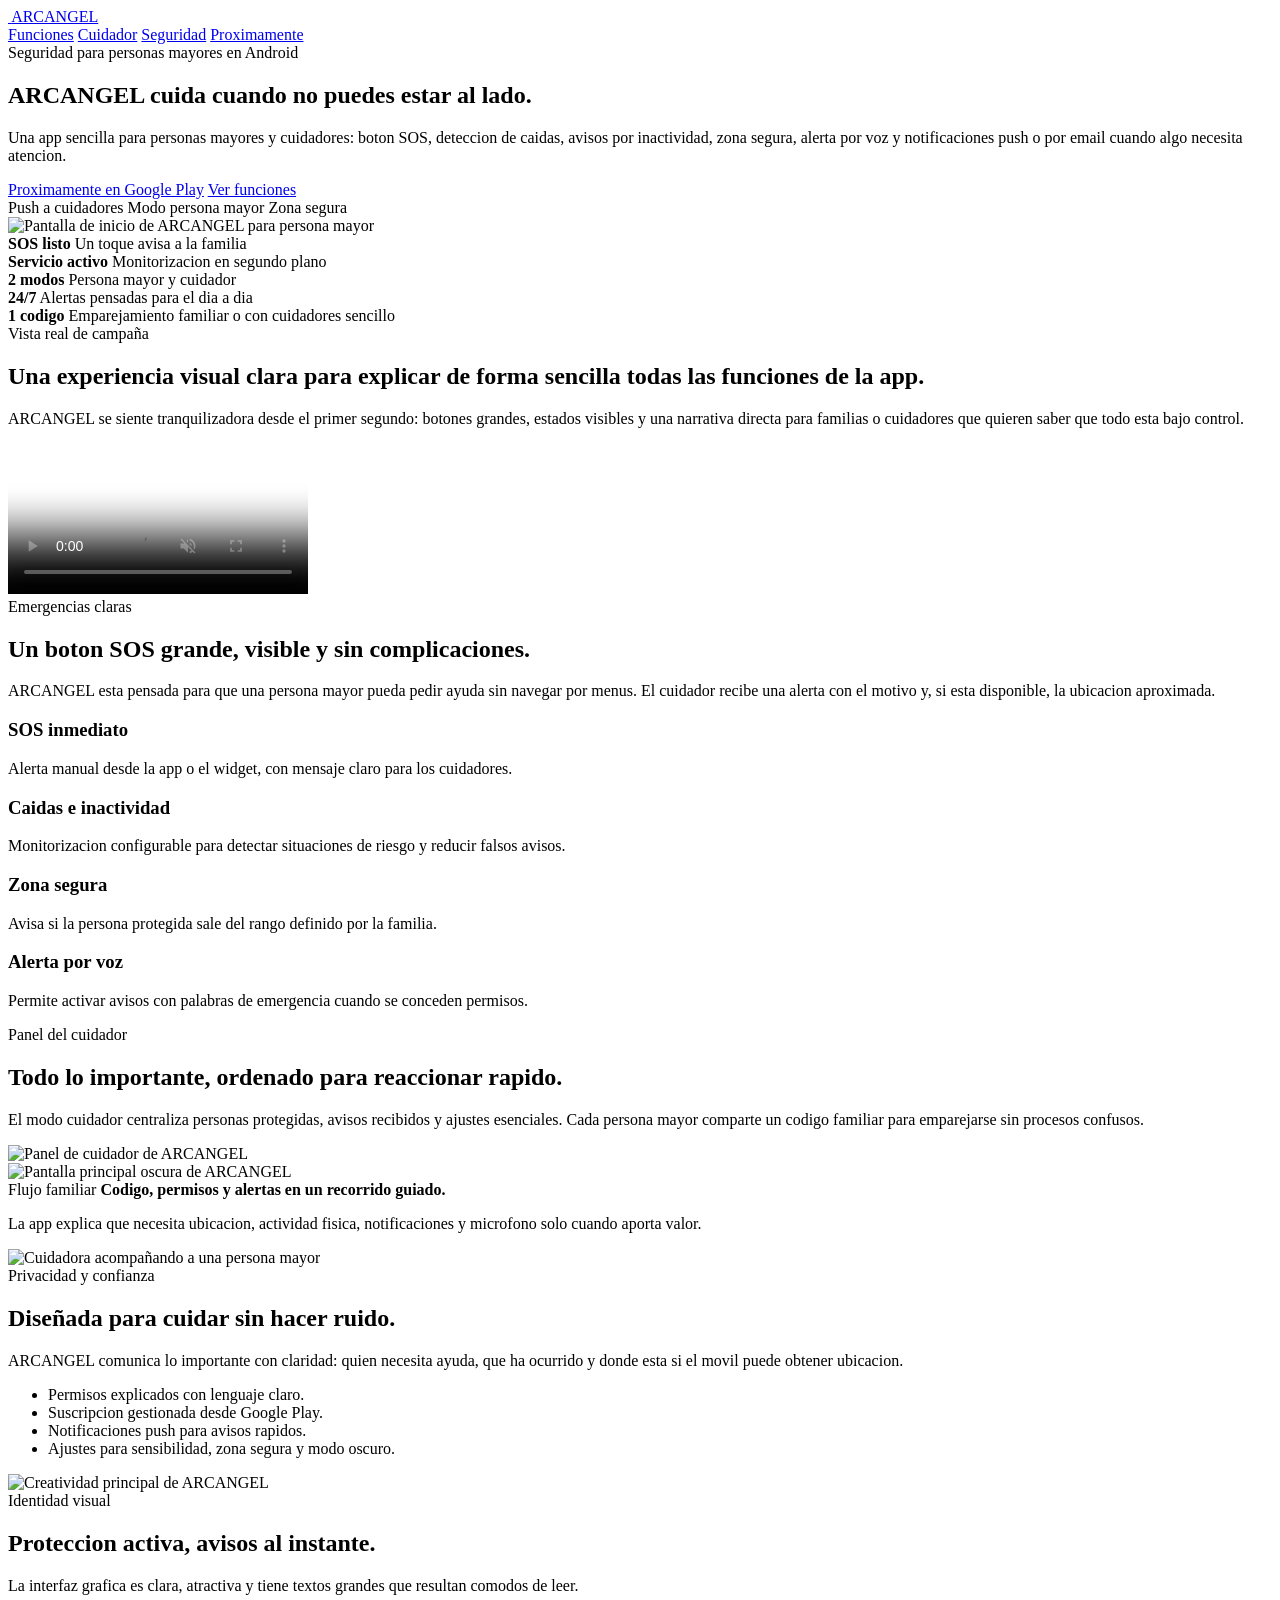
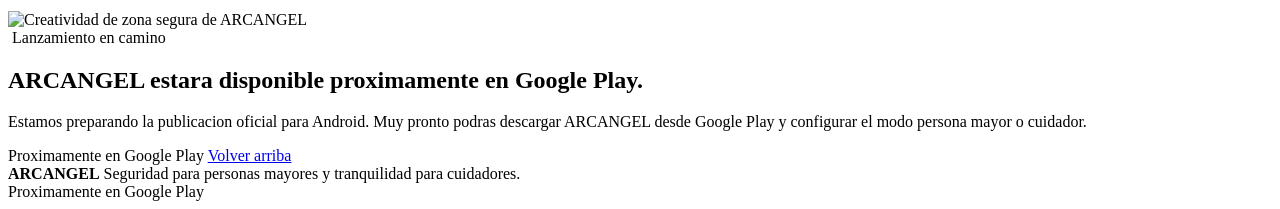
==== index.html @ 3ed9e58f "Add index.html" ====
<!doctype html>
<html lang="es">
  <head>
    <meta charset="utf-8">
    <meta name="viewport" content="width=device-width, initial-scale=1">
    <meta name="description" content="ARCANGEL: app Android de seguridad para personas mayores con SOS, caidas, zona segura, inactividad y alertas a cuidadores.">
    <meta name="theme-color" content="#0f3f38">
    <title>ARCANGEL | Seguridad para personas mayores</title>
    <link rel="preload" href="assets/park-header.jpg" as="image">
    <link rel="stylesheet" href="styles.css">
  </head>
  <body>
    <header class="site-header" data-header>
      <a class="brand" href="#inicio" aria-label="ARCANGEL inicio">
        <img src="assets/app-icon.png" alt="" class="brand-icon">
        <span>ARCANGEL</span>
      </a>
      <nav class="nav" aria-label="Principal">
        <a href="#funciones">Funciones</a>
        <a href="#cuidador">Cuidador</a>
        <a href="#seguridad">Seguridad</a>
        <a class="nav-cta" href="#descargar">Proximamente</a>
      </nav>
    </header>

    <main>
      <section class="hero" id="inicio">
        <div class="hero-bg" aria-hidden="true"></div>
        <div class="hero-inner">
          <div class="hero-copy reveal">
            <span class="eyebrow">Seguridad para personas mayores en Android</span>
            <h1>ARCANGEL cuida cuando no puedes estar al lado.</h1>
            <p>
              Una app sencilla para personas mayores y cuidadores: boton SOS,
              deteccion de caidas, avisos por inactividad, zona segura, alerta
              por voz y notificaciones push o por email cuando algo necesita
              atencion.
            </p>
            <div class="hero-actions">
              <a class="button primary" href="#descargar">Proximamente en Google Play</a>
              <a class="button ghost" href="#funciones">Ver funciones</a>
            </div>
            <div class="trust-row" aria-label="Funciones destacadas">
            <span>Push a cuidadores</span>
            <span>Modo persona mayor</span>
            <span>Zona segura</span>
            </div>
          </div>

          <div class="hero-device reveal" aria-label="Vista previa de ARCANGEL">
            <div class="phone-shell floaty">
              <div class="phone-bar"></div>
              <img src="assets/screens/senior-home.png" alt="Pantalla de inicio de ARCANGEL para persona mayor">
            </div>
            <div class="status-card status-one">
              <strong>SOS listo</strong>
              <span>Un toque avisa a la familia</span>
            </div>
            <div class="status-card status-two">
              <strong>Servicio activo</strong>
              <span>Monitorizacion en segundo plano</span>
            </div>
          </div>
        </div>
      </section>

      <section class="section intro-band" aria-label="Resumen">
        <div class="stat reveal">
          <strong>2 modos</strong>
          <span>Persona mayor y cuidador</span>
        </div>
        <div class="stat reveal">
          <strong>24/7</strong>
          <span>Alertas pensadas para el dia a dia</span>
        </div>
        <div class="stat reveal">
          <strong>1 codigo</strong>
          <span>Emparejamiento familiar o con cuidadores sencillo</span>
        </div>
      </section>

      <section class="video-feature" aria-label="Video de ARCANGEL">
        <div class="video-copy reveal">
          <span class="eyebrow dark">Vista real de campaña</span>
          <h2>Una experiencia visual clara para explicar de forma sencilla todas las funciones de la app.</h2>
          <p>
            ARCANGEL se siente tranquilizadora desde el primer segundo:
            botones grandes, estados visibles y una narrativa directa para familias
            o cuidadores que quieren saber que todo esta bajo control.
          </p>
        </div>
        <div class="video-frame reveal">
          <video src="assets/campaign/arcangel-demo.mp4" poster="assets/campaign/video-poster.jpg" autoplay muted loop playsinline controls></video>
        </div>
      </section>

      <section class="section split" id="funciones">
        <div class="section-copy reveal">
          <span class="eyebrow dark">Emergencias claras</span>
          <h2>Un boton SOS grande, visible y sin complicaciones.</h2>
          <p>
            ARCANGEL esta pensada para que una persona mayor pueda pedir ayuda
            sin navegar por menus. El cuidador recibe una alerta con el motivo y,
            si esta disponible, la ubicacion aproximada.
          </p>
        </div>
        <div class="feature-grid">
          <article class="feature-card reveal">
            <span class="icon sos"></span>
            <h3>SOS inmediato</h3>
            <p>Alerta manual desde la app o el widget, con mensaje claro para los cuidadores.</p>
          </article>
          <article class="feature-card reveal">
            <span class="icon fall"></span>
            <h3>Caidas e inactividad</h3>
            <p>Monitorizacion configurable para detectar situaciones de riesgo y reducir falsos avisos.</p>
          </article>
          <article class="feature-card reveal">
            <span class="icon zone"></span>
            <h3>Zona segura</h3>
            <p>Avisa si la persona protegida sale del rango definido por la familia.</p>
          </article>
          <article class="feature-card reveal">
            <span class="icon voice"></span>
            <h3>Alerta por voz</h3>
            <p>Permite activar avisos con palabras de emergencia cuando se conceden permisos.</p>
          </article>
        </div>
      </section>

      <section class="showcase" id="cuidador">
        <div class="showcase-copy reveal">
          <span class="eyebrow">Panel del cuidador</span>
          <h2>Todo lo importante, ordenado para reaccionar rapido.</h2>
          <p>
            El modo cuidador centraliza personas protegidas, avisos recibidos y
            ajustes esenciales. Cada persona mayor comparte un codigo familiar
            para emparejarse sin procesos confusos.
          </p>
        </div>
        <div class="screen-row reveal">
          <div class="phone-shell mini tilted-left">
            <img src="assets/screens/caregiver-home.png" alt="Panel de cuidador de ARCANGEL">
          </div>
          <div class="phone-shell mini main-screen">
            <img src="assets/screens/senior-home-dark.png" alt="Pantalla principal oscura de ARCANGEL">
          </div>
          <div class="insight-panel">
            <span>Flujo familiar</span>
            <strong>Codigo, permisos y alertas en un recorrido guiado.</strong>
            <p>La app explica que necesita ubicacion, actividad fisica, notificaciones y microfono solo cuando aporta valor.</p>
          </div>
        </div>
      </section>

      <section class="section proof" id="seguridad">
        <div class="proof-visual reveal">
          <img src="assets/people/care-sofa.png" alt="Cuidadora acompañando a una persona mayor">
        </div>
        <div class="proof-copy reveal">
          <span class="eyebrow dark">Privacidad y confianza</span>
          <h2>Diseñada para cuidar sin hacer ruido.</h2>
          <p>
            ARCANGEL comunica lo importante con claridad: quien necesita ayuda,
            que ha ocurrido y donde esta si el movil puede obtener ubicacion.
          </p>
          <ul class="check-list">
            <li>Permisos explicados con lenguaje claro.</li>
            <li>Suscripcion gestionada desde Google Play.</li>
            <li>Notificaciones push para avisos rapidos.</li>
            <li>Ajustes para sensibilidad, zona segura y modo oscuro.</li>
          </ul>
        </div>
      </section>

      <section class="campaign-strip" aria-label="Campaña ARCANGEL">
        <article class="campaign-card reveal">
          <img src="assets/campaign/ad-main.png" alt="Creatividad principal de ARCANGEL">
        </article>
        <article class="campaign-text reveal">
          <span class="eyebrow">Identidad visual</span>
          <h2>Proteccion activa, avisos al instante.</h2>
          <p>
            La interfaz grafica es clara, atractiva y tiene textos grandes que
            resultan comodos de leer.
          </p>
        </article>
        <article class="campaign-card reveal">
          <img src="assets/campaign/ad-zone.png" alt="Creatividad de zona segura de ARCANGEL">
        </article>
      </section>

      <section class="download" id="descargar">
        <div class="download-card reveal">
          <img src="assets/app-icon.png" alt="" class="download-icon">
          <span class="eyebrow">Lanzamiento en camino</span>
          <h2>ARCANGEL estara disponible proximamente en Google Play.</h2>
          <p>
            Estamos preparando la publicacion oficial para Android. Muy pronto
            podras descargar ARCANGEL desde Google Play y configurar el modo
            persona mayor o cuidador.
          </p>
          <div class="download-actions">
            <span class="store-pill">Proximamente en Google Play</span>
            <a class="button light" href="#inicio">Volver arriba</a>
          </div>
        </div>
      </section>
    </main>

    <footer class="footer">
      <div>
        <strong>ARCANGEL</strong>
        <span>Seguridad para personas mayores y tranquilidad para cuidadores.</span>
      </div>
      <span>Proximamente en Google Play</span>
    </footer>

    <script src="script.js"></script>
  </body>
</html>
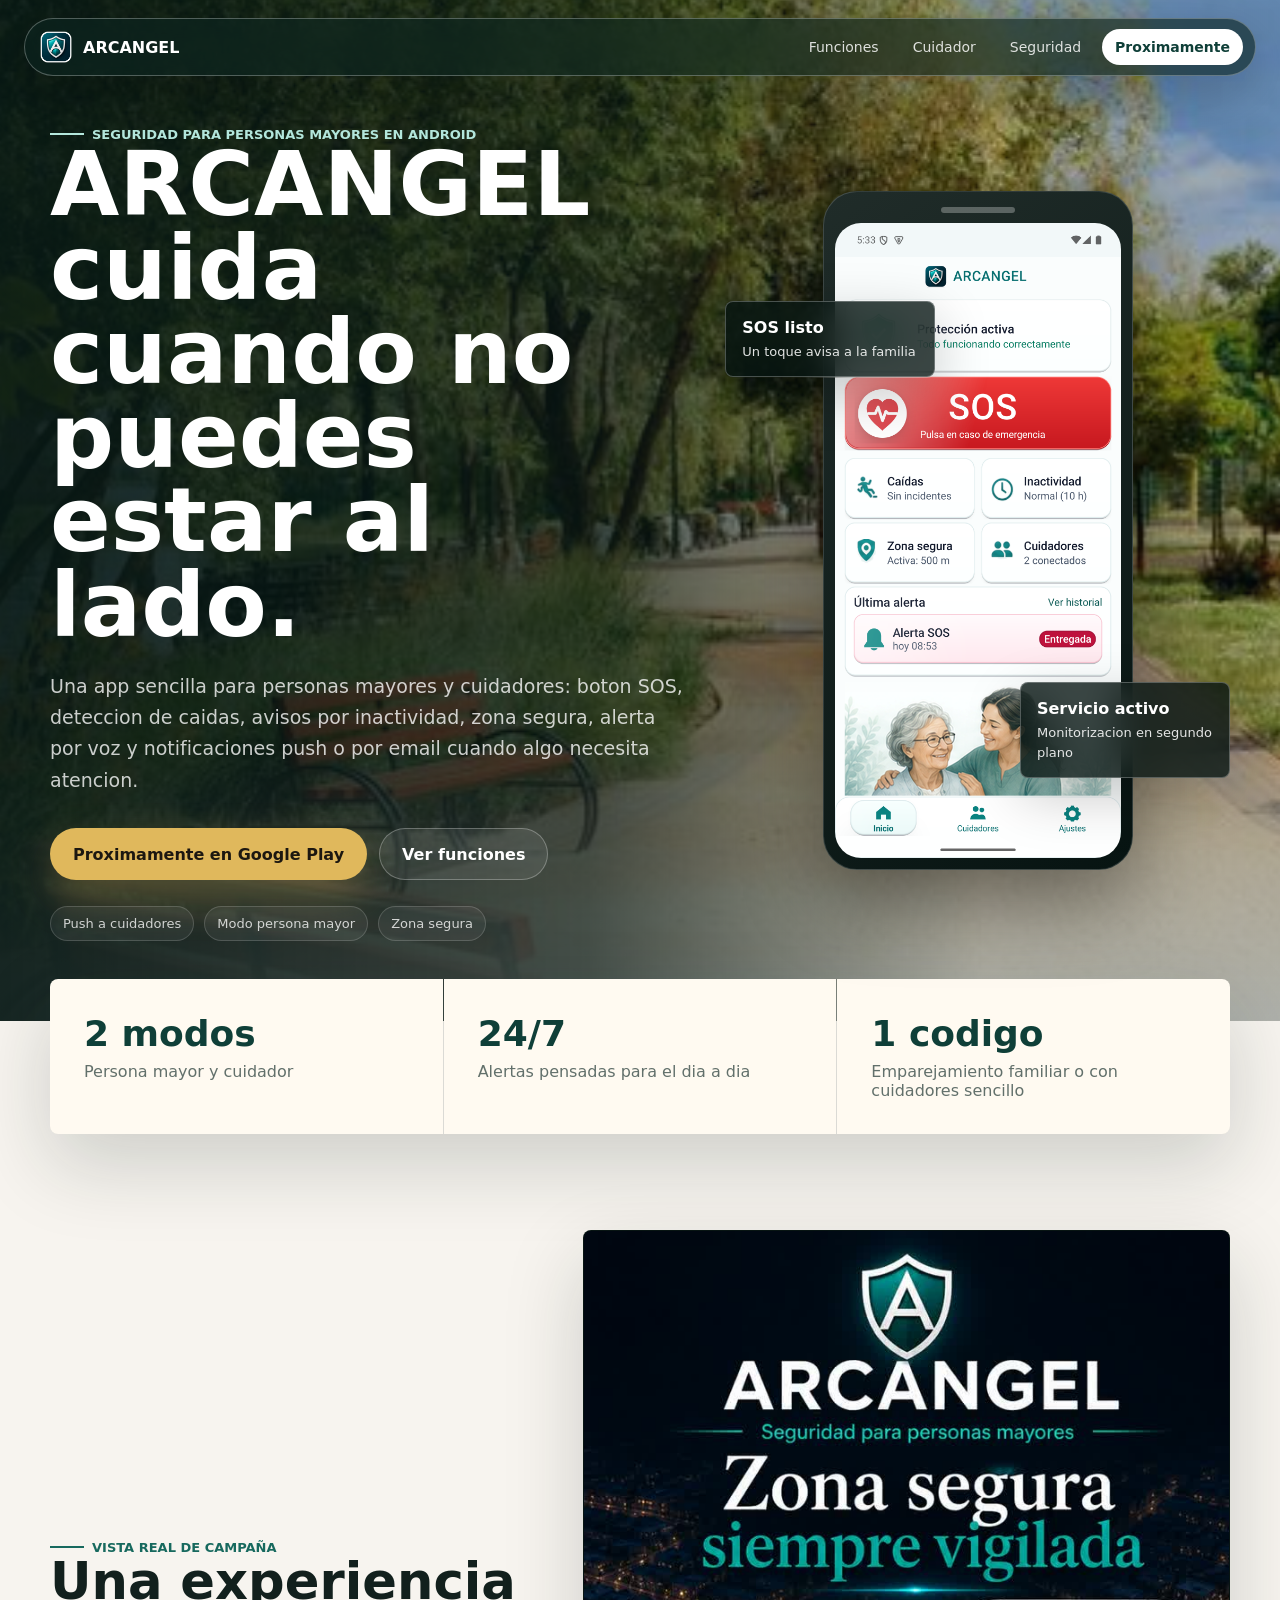
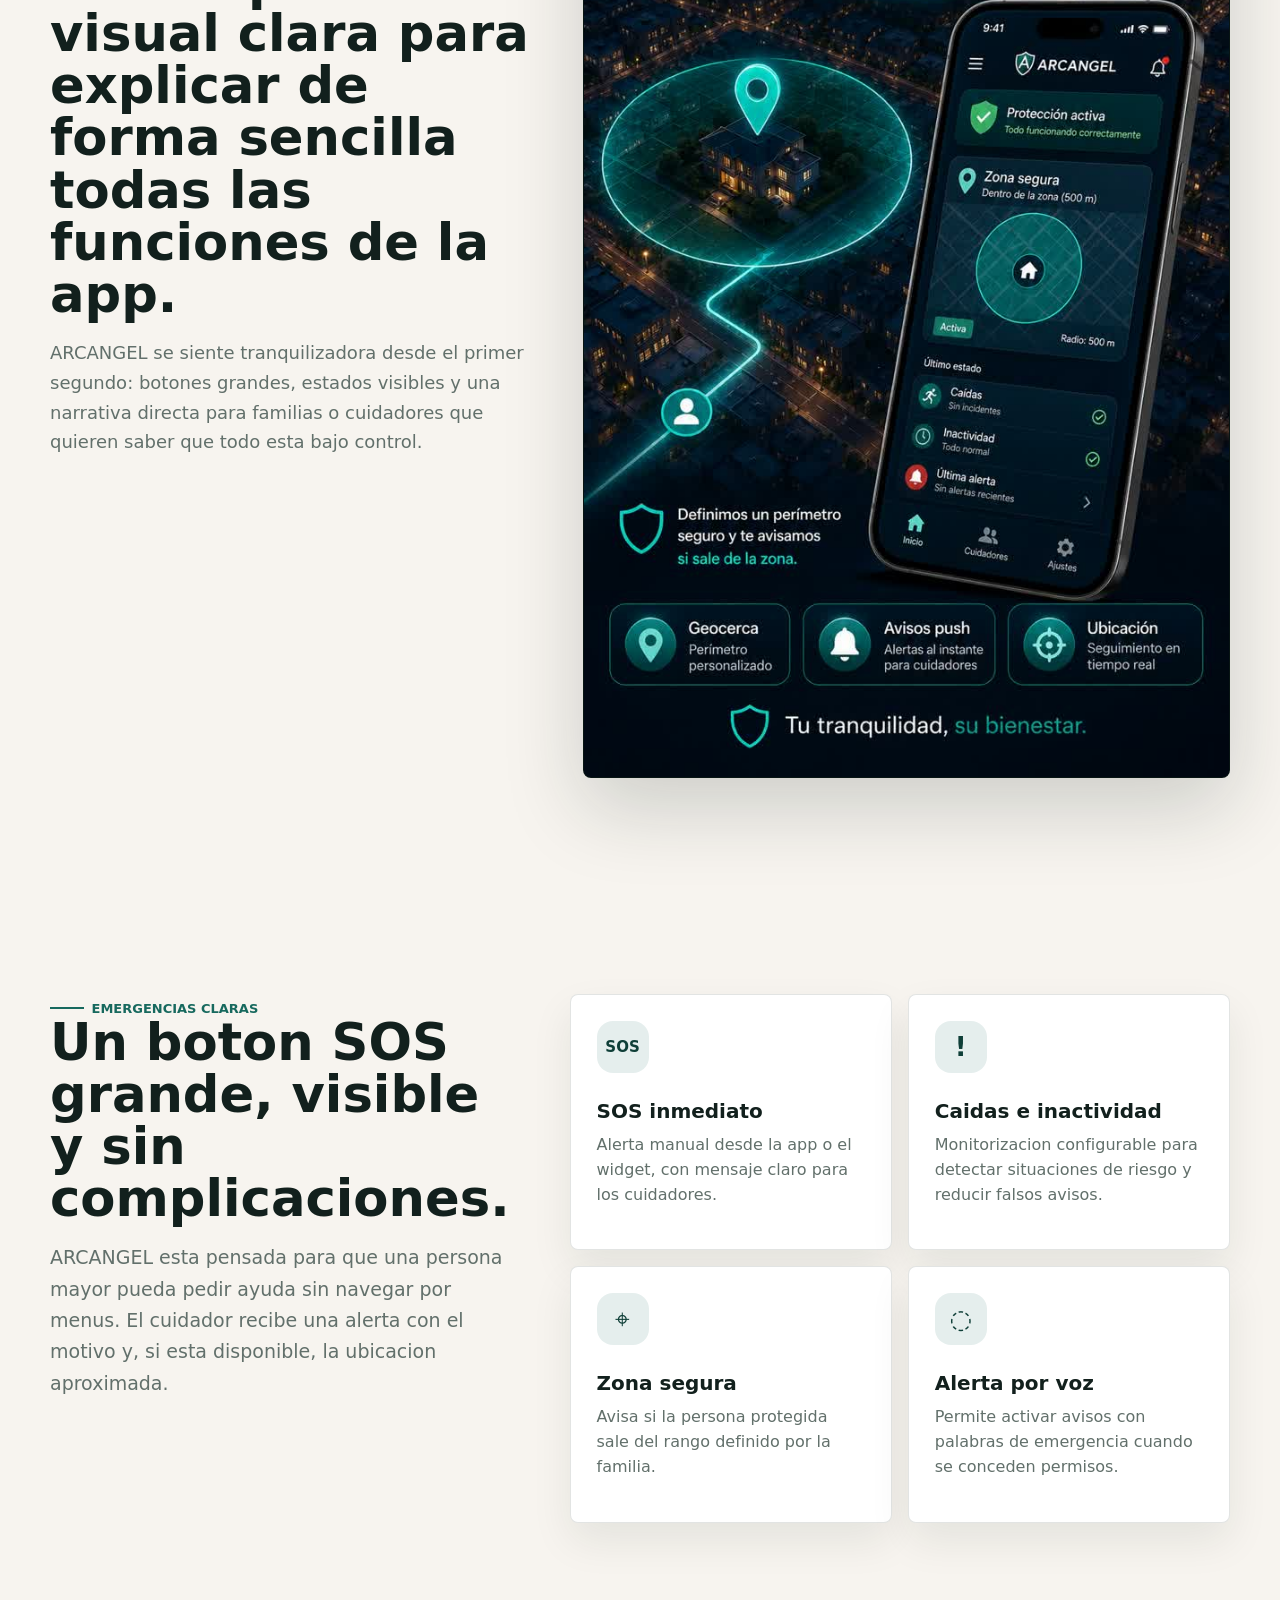
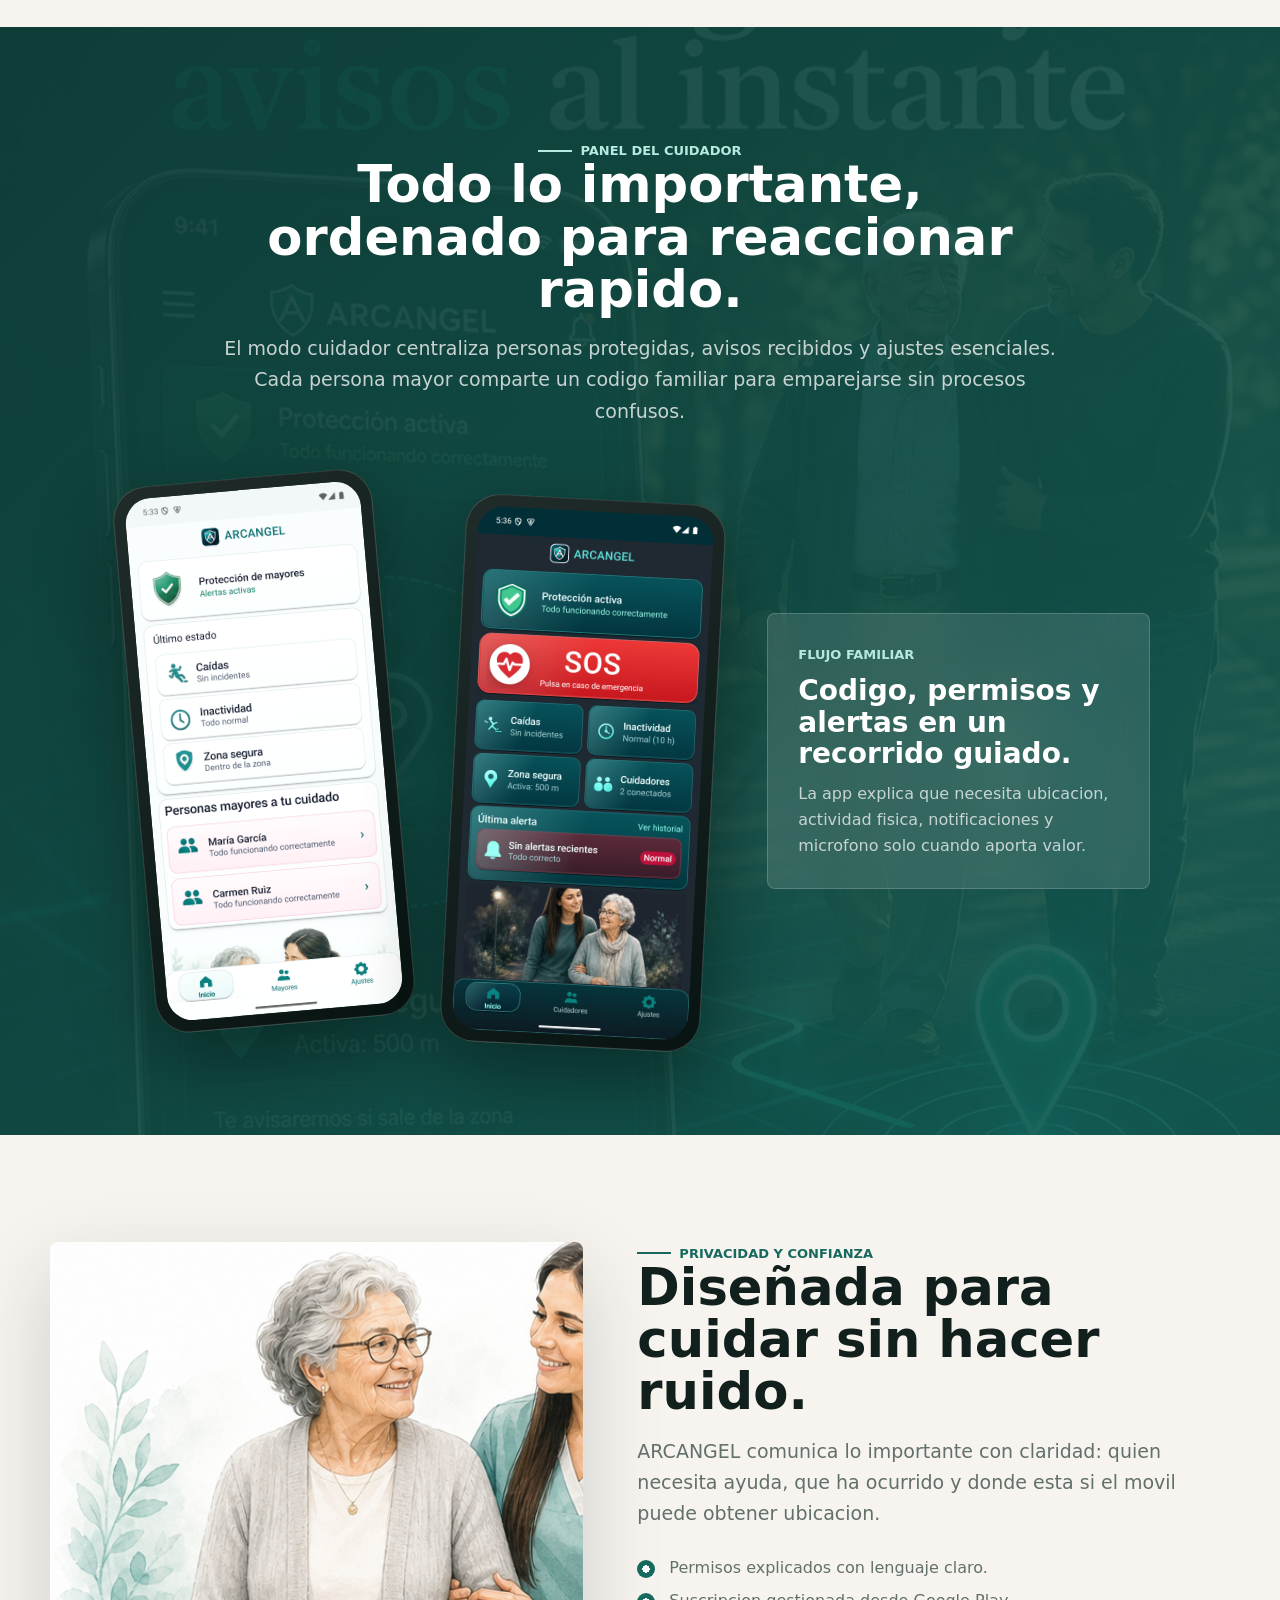
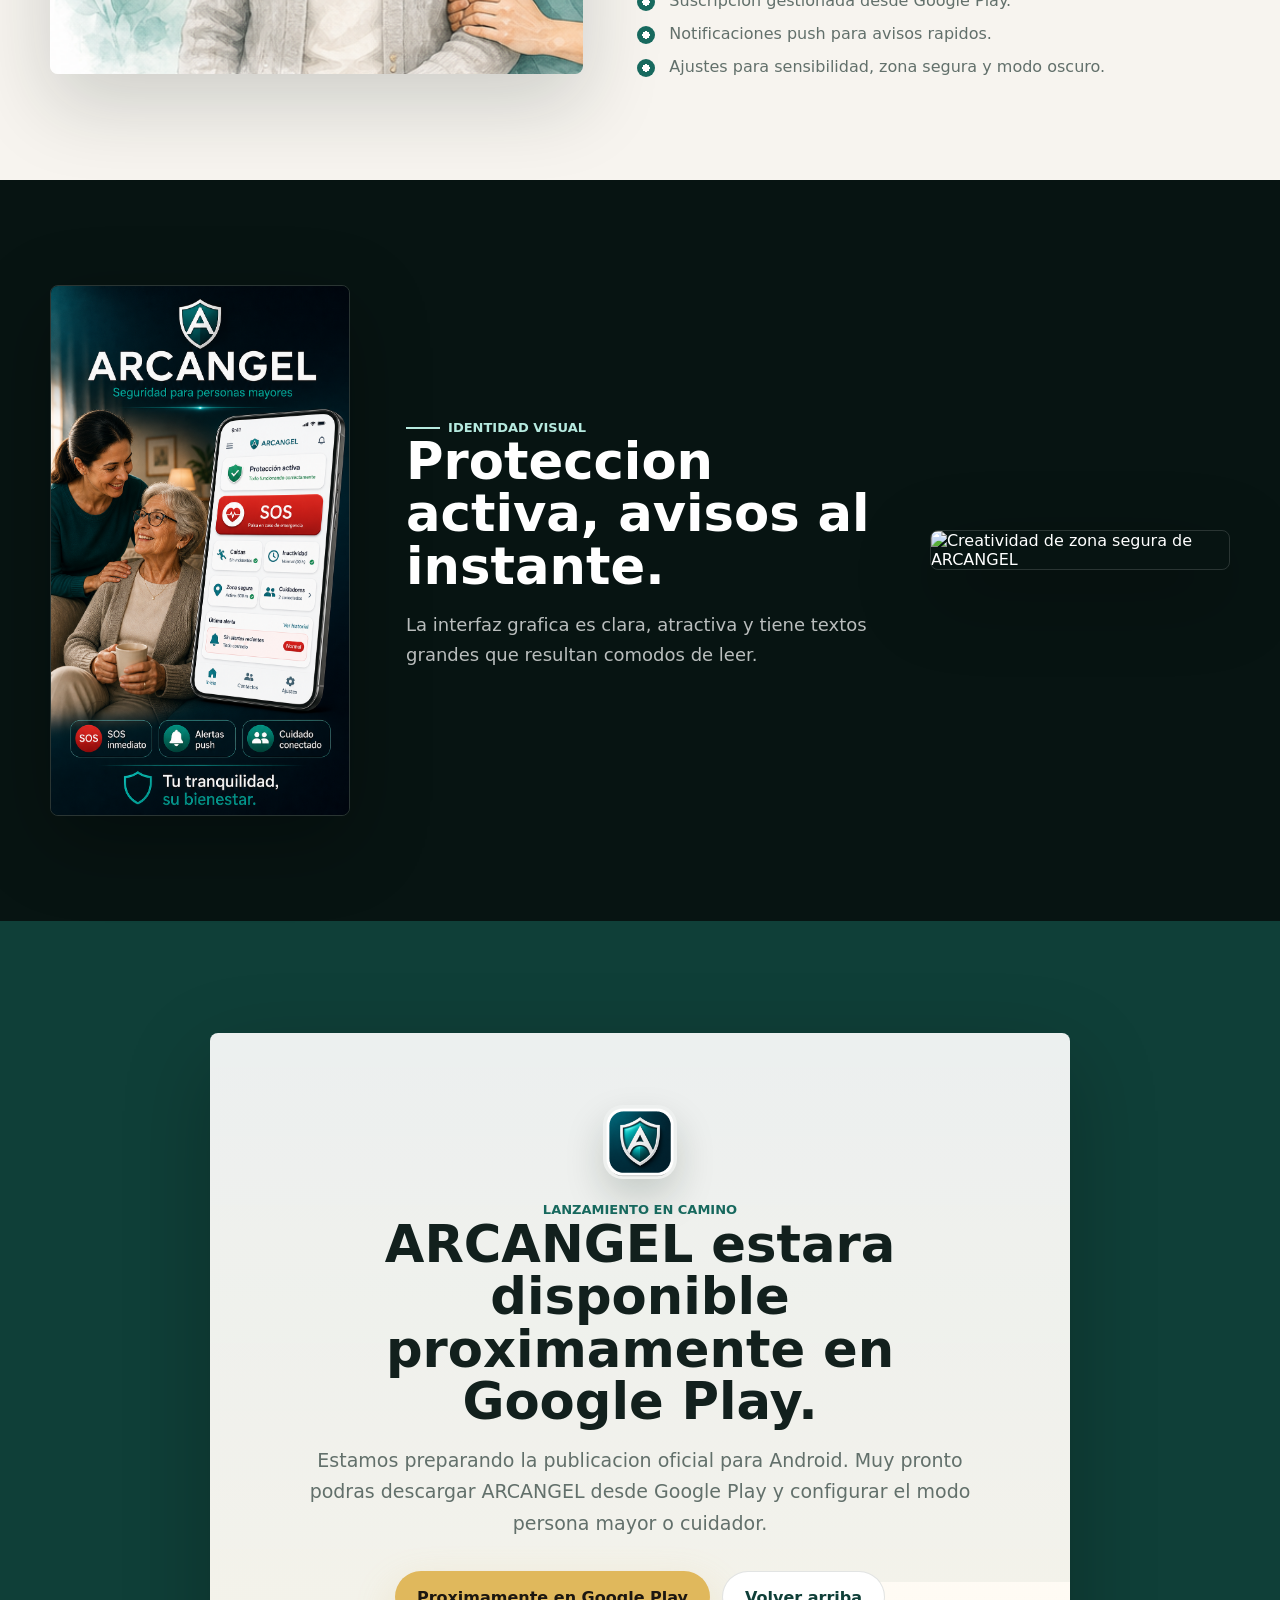
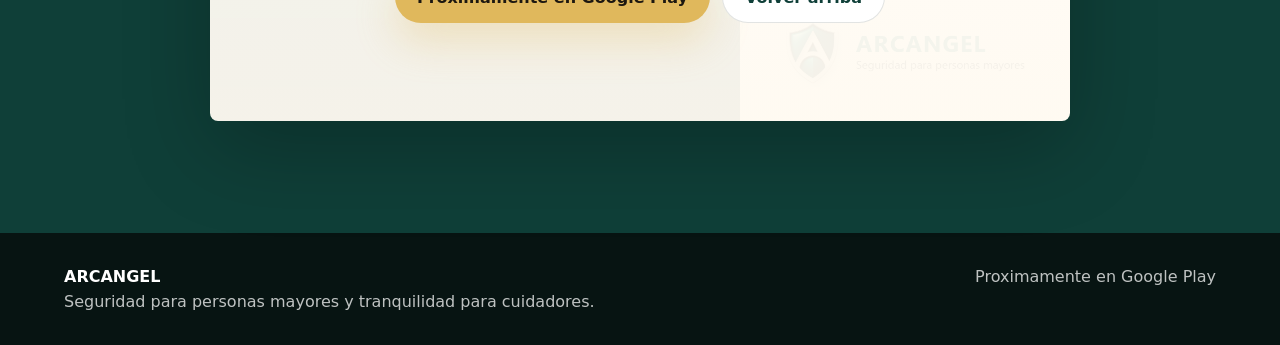
==== commit e1ea4fa7: "Update ARCANGEL page" ====
--- a/index.html
+++ b/index.html
@@ -90,7 +90,7 @@
           </p>
         </div>
         <div class="video-frame reveal">
-          <video src="assets/campaign/arcangel-demo.mp4" poster="assets/campaign/video-poster.jpg" autoplay muted loop playsinline controls></video>
+          <img src="assets/campaign/video-poster.jpg" alt="Vista previa de campaña de ARCANGEL">
         </div>
       </section>
 
@@ -186,7 +186,7 @@
           </p>
         </article>
         <article class="campaign-card reveal">
-          <img src="assets/campaign/ad-zone.png" alt="Creatividad de zona segura de ARCANGEL">
+          <img src="assets/campaign/ad-zone.jpg" alt="Creatividad de zona segura de ARCANGEL">
         </article>
       </section>
 
--- a/styles.css
+++ b/styles.css
@@ -0,0 +1,810 @@
+:root {
+  --ink: #12201d;
+  --muted: #62706b;
+  --paper: #f7f4ef;
+  --cream: #fffaf1;
+  --green: #0f3f38;
+  --green-2: #17695e;
+  --mint: #b6eadf;
+  --gold: #e0b85c;
+  --coral: #d96755;
+  --line: rgba(18, 32, 29, 0.12);
+  --shadow: 0 30px 80px rgba(18, 32, 29, 0.18);
+}
+
+* { box-sizing: border-box; }
+
+html {
+  scroll-behavior: smooth;
+}
+
+body {
+  margin: 0;
+  font-family: Inter, ui-sans-serif, system-ui, -apple-system, BlinkMacSystemFont, "Segoe UI", sans-serif;
+  color: var(--ink);
+  background: var(--paper);
+  letter-spacing: 0;
+}
+
+img {
+  display: block;
+  max-width: 100%;
+}
+
+a {
+  color: inherit;
+  text-decoration: none;
+}
+
+.site-header {
+  position: fixed;
+  inset: 18px 24px auto;
+  z-index: 20;
+  display: flex;
+  align-items: center;
+  justify-content: space-between;
+  gap: 24px;
+  padding: 10px 12px 10px 14px;
+  border: 1px solid rgba(255, 255, 255, 0.28);
+  border-radius: 999px;
+  background: rgba(12, 36, 32, 0.62);
+  color: #fff;
+  backdrop-filter: blur(22px);
+  box-shadow: 0 18px 55px rgba(0, 0, 0, 0.22);
+  transition: transform 240ms ease, background 240ms ease, border-color 240ms ease;
+}
+
+.site-header.scrolled {
+  background: rgba(15, 63, 56, 0.86);
+  border-color: rgba(255, 255, 255, 0.18);
+}
+
+.brand {
+  display: inline-flex;
+  align-items: center;
+  gap: 10px;
+  min-width: max-content;
+  font-weight: 800;
+}
+
+.brand-icon {
+  width: 34px;
+  height: 34px;
+  border-radius: 10px;
+}
+
+.nav {
+  display: flex;
+  align-items: center;
+  gap: 8px;
+  font-size: 14px;
+  color: rgba(255, 255, 255, 0.84);
+}
+
+.nav a {
+  padding: 10px 13px;
+  border-radius: 999px;
+  transition: background 180ms ease, color 180ms ease;
+}
+
+.nav a:hover {
+  background: rgba(255, 255, 255, 0.12);
+  color: #fff;
+}
+
+.nav .nav-cta {
+  background: #fff;
+  color: var(--green);
+  font-weight: 800;
+}
+
+.hero {
+  position: relative;
+  min-height: 94vh;
+  overflow: hidden;
+  color: #fff;
+  background: #0c211e;
+}
+
+.hero-bg {
+  position: absolute;
+  inset: 0;
+  background:
+    linear-gradient(90deg, rgba(7, 24, 21, 0.94) 0%, rgba(7, 24, 21, 0.74) 46%, rgba(7, 24, 21, 0.3) 76%),
+    linear-gradient(180deg, rgba(7, 24, 21, 0) 72%, var(--paper) 100%),
+    url("assets/park-header.jpg") center / cover no-repeat,
+    #071412;
+  transform: scale(1.03);
+  animation: heroDrift 12s ease-in-out infinite alternate;
+}
+
+.hero-inner {
+  position: relative;
+  z-index: 1;
+  display: grid;
+  grid-template-columns: minmax(0, 0.95fr) minmax(360px, 0.75fr);
+  gap: 36px;
+  align-items: center;
+  width: min(1180px, calc(100% - 40px));
+  min-height: 94vh;
+  margin: 0 auto;
+  padding: 120px 0 80px;
+}
+
+.hero-copy {
+  max-width: 650px;
+}
+
+.eyebrow {
+  display: inline-flex;
+  align-items: center;
+  gap: 8px;
+  color: var(--mint);
+  font-size: 13px;
+  font-weight: 850;
+  text-transform: uppercase;
+}
+
+.eyebrow::before {
+  content: "";
+  width: 34px;
+  height: 2px;
+  background: currentColor;
+}
+
+.eyebrow.dark {
+  color: var(--green-2);
+}
+
+h1,
+h2,
+h3,
+p {
+  margin-top: 0;
+}
+
+h1 {
+  max-width: 760px;
+  margin-bottom: 24px;
+  font-size: clamp(48px, 7vw, 96px);
+  line-height: 0.94;
+  letter-spacing: 0;
+}
+
+h2 {
+  margin-bottom: 18px;
+  font-size: clamp(32px, 4vw, 56px);
+  line-height: 1.02;
+  letter-spacing: 0;
+}
+
+h3 {
+  margin-bottom: 10px;
+  font-size: 20px;
+}
+
+.hero-copy p,
+.section-copy p,
+.showcase-copy p,
+.proof-copy p,
+.download-card p {
+  color: rgba(255, 255, 255, 0.78);
+  font-size: 19px;
+  line-height: 1.65;
+}
+
+.section-copy p,
+.proof-copy p,
+.download-card p {
+  color: var(--muted);
+}
+
+.hero-actions,
+.download-actions {
+  display: flex;
+  flex-wrap: wrap;
+  gap: 12px;
+  margin: 32px 0 26px;
+}
+
+.button {
+  display: inline-flex;
+  align-items: center;
+  justify-content: center;
+  min-height: 52px;
+  padding: 0 22px;
+  border-radius: 999px;
+  border: 1px solid transparent;
+  font-weight: 850;
+  transition: transform 180ms ease, box-shadow 180ms ease, background 180ms ease;
+}
+
+.button:hover {
+  transform: translateY(-2px);
+}
+
+.button.primary {
+  background: var(--gold);
+  color: #1c1710;
+  box-shadow: 0 18px 42px rgba(224, 184, 92, 0.32);
+}
+
+.button.ghost {
+  color: #fff;
+  border-color: rgba(255, 255, 255, 0.28);
+  background: rgba(255, 255, 255, 0.08);
+}
+
+.button.light {
+  background: #fff;
+  color: var(--green);
+  border-color: var(--line);
+}
+
+.store-pill {
+  display: inline-flex;
+  align-items: center;
+  justify-content: center;
+  min-height: 52px;
+  padding: 0 22px;
+  border-radius: 999px;
+  color: #1c1710;
+  background: var(--gold);
+  font-weight: 850;
+  box-shadow: 0 18px 42px rgba(224, 184, 92, 0.32);
+}
+
+.trust-row {
+  display: flex;
+  flex-wrap: wrap;
+  gap: 10px;
+}
+
+.trust-row span {
+  padding: 9px 12px;
+  border: 1px solid rgba(255, 255, 255, 0.16);
+  border-radius: 999px;
+  color: rgba(255, 255, 255, 0.78);
+  background: rgba(255, 255, 255, 0.06);
+  font-size: 13px;
+}
+
+.hero-device {
+  position: relative;
+  min-height: 600px;
+}
+
+.phone-shell {
+  width: min(310px, 78vw);
+  margin: 0 auto;
+  padding: 11px;
+  border: 1px solid rgba(255, 255, 255, 0.16);
+  border-radius: 34px;
+  background: linear-gradient(145deg, #202c29, #071412);
+  box-shadow: 0 30px 80px rgba(0, 0, 0, 0.42);
+}
+
+.phone-shell img {
+  width: 100%;
+  border-radius: 26px;
+}
+
+.phone-bar {
+  width: 74px;
+  height: 6px;
+  margin: 4px auto 10px;
+  border-radius: 999px;
+  background: rgba(255, 255, 255, 0.28);
+}
+
+.floaty {
+  animation: floaty 5s ease-in-out infinite;
+}
+
+.status-card {
+  position: absolute;
+  width: 210px;
+  padding: 16px;
+  border: 1px solid rgba(255, 255, 255, 0.26);
+  border-radius: 8px;
+  background: rgba(5, 18, 16, 0.78);
+  backdrop-filter: blur(20px);
+  box-shadow: 0 18px 55px rgba(0, 0, 0, 0.22);
+}
+
+.status-card strong {
+  display: block;
+  margin-bottom: 4px;
+  color: #fff;
+}
+
+.status-card span {
+  color: rgba(255, 255, 255, 0.88);
+  font-size: 13px;
+  line-height: 1.35;
+}
+
+.status-one {
+  top: 110px;
+  left: 0;
+}
+
+.status-two {
+  right: 0;
+  bottom: 92px;
+}
+
+.section {
+  width: min(1180px, calc(100% - 40px));
+  margin: 0 auto;
+  padding: 104px 0;
+}
+
+.intro-band {
+  display: grid;
+  grid-template-columns: repeat(3, 1fr);
+  gap: 1px;
+  padding: 0;
+  transform: translateY(-42px);
+  overflow: hidden;
+  border-radius: 8px;
+  background: var(--line);
+  box-shadow: var(--shadow);
+}
+
+.video-feature {
+  display: grid;
+  grid-template-columns: 0.76fr 1fr;
+  gap: 42px;
+  align-items: center;
+  width: min(1180px, calc(100% - 40px));
+  margin: 0 auto;
+  padding: 54px 0 112px;
+}
+
+.video-copy p {
+  color: var(--muted);
+  font-size: 18px;
+  line-height: 1.65;
+}
+
+.video-frame {
+  overflow: hidden;
+  border: 1px solid rgba(18, 32, 29, 0.14);
+  border-radius: 8px;
+  background: #071412;
+  box-shadow: var(--shadow);
+}
+
+.video-frame video {
+  display: block;
+  width: 100%;
+  aspect-ratio: 16 / 10;
+  object-fit: cover;
+}
+
+.stat {
+  padding: 34px;
+  background: var(--cream);
+}
+
+.stat strong {
+  display: block;
+  margin-bottom: 8px;
+  color: var(--green);
+  font-size: 36px;
+}
+
+.stat span {
+  color: var(--muted);
+}
+
+.split {
+  display: grid;
+  grid-template-columns: 0.72fr 1fr;
+  gap: 44px;
+  align-items: start;
+}
+
+.section-copy {
+  position: sticky;
+  top: 120px;
+}
+
+.feature-grid {
+  display: grid;
+  grid-template-columns: repeat(2, minmax(0, 1fr));
+  gap: 16px;
+}
+
+.feature-card {
+  min-height: 250px;
+  padding: 26px;
+  border: 1px solid var(--line);
+  border-radius: 8px;
+  background: #fff;
+  box-shadow: 0 18px 42px rgba(18, 32, 29, 0.08);
+}
+
+.feature-card p {
+  color: var(--muted);
+  line-height: 1.55;
+}
+
+.icon {
+  display: grid;
+  place-items: center;
+  width: 52px;
+  height: 52px;
+  margin-bottom: 26px;
+  border-radius: 16px;
+  background: rgba(23, 105, 94, 0.11);
+}
+
+.icon::before {
+  color: var(--green);
+  font-size: 26px;
+}
+
+.sos::before { content: "SOS"; font-size: 15px; font-weight: 900; }
+.fall::before { content: "!";
+  font-weight: 900;
+}
+.zone::before { content: "⌖"; }
+.voice::before { content: "◌"; }
+
+.showcase {
+  overflow: hidden;
+  padding: 110px 0;
+  color: #fff;
+  background:
+    linear-gradient(135deg, rgba(15, 63, 56, 0.96), rgba(20, 91, 82, 0.9)),
+    url("assets/campaign/ad-zone.png") center / cover no-repeat;
+}
+
+.showcase-copy {
+  width: min(840px, calc(100% - 40px));
+  margin: 0 auto 50px;
+  text-align: center;
+}
+
+.showcase-copy p {
+  color: rgba(255, 255, 255, 0.76);
+}
+
+.screen-row {
+  display: grid;
+  grid-template-columns: 0.7fr 0.85fr 1fr;
+  gap: 22px;
+  align-items: center;
+  width: min(1020px, calc(100% - 40px));
+  margin: 0 auto;
+}
+
+.phone-shell.mini {
+  width: min(260px, 70vw);
+}
+
+.tilted-left {
+  transform: rotate(-5deg);
+}
+
+.main-screen {
+  transform: translateY(22px) rotate(3deg);
+}
+
+.insight-panel {
+  padding: 30px;
+  border: 1px solid rgba(255, 255, 255, 0.18);
+  border-radius: 8px;
+  background: rgba(255, 255, 255, 0.12);
+  backdrop-filter: blur(20px);
+}
+
+.insight-panel span {
+  color: var(--mint);
+  font-weight: 850;
+  text-transform: uppercase;
+  font-size: 13px;
+}
+
+.insight-panel strong {
+  display: block;
+  margin: 12px 0;
+  font-size: 28px;
+  line-height: 1.12;
+}
+
+.insight-panel p {
+  margin-bottom: 0;
+  color: rgba(255, 255, 255, 0.72);
+  line-height: 1.6;
+}
+
+.proof {
+  display: grid;
+  grid-template-columns: 0.9fr 1fr;
+  gap: 54px;
+  align-items: center;
+}
+
+.proof-visual {
+  overflow: hidden;
+  border-radius: 8px;
+  box-shadow: var(--shadow);
+}
+
+.proof-visual img {
+  width: 100%;
+  min-height: 430px;
+  object-fit: cover;
+  background: #fff;
+}
+
+.check-list {
+  display: grid;
+  gap: 14px;
+  margin: 28px 0 0;
+  padding: 0;
+  list-style: none;
+}
+
+.check-list li {
+  position: relative;
+  padding-left: 32px;
+  color: var(--muted);
+}
+
+.check-list li::before {
+  content: "";
+  position: absolute;
+  left: 0;
+  top: 2px;
+  width: 18px;
+  height: 18px;
+  border-radius: 50%;
+  background: radial-gradient(circle at 50% 50%, #fff 0 28%, var(--green-2) 30% 100%);
+}
+
+.download {
+  padding: 112px 20px;
+  background: var(--green);
+}
+
+.campaign-strip {
+  display: grid;
+  grid-template-columns: minmax(190px, 0.56fr) minmax(280px, 1fr) minmax(190px, 0.56fr);
+  gap: 22px;
+  align-items: center;
+  padding: 105px max(20px, calc((100vw - 1180px) / 2));
+  color: #fff;
+  background: #071412;
+}
+
+.campaign-card {
+  overflow: hidden;
+  border: 1px solid rgba(255, 255, 255, 0.14);
+  border-radius: 8px;
+  box-shadow: 0 24px 80px rgba(0, 0, 0, 0.32);
+}
+
+.campaign-card img {
+  width: 100%;
+}
+
+.campaign-text {
+  padding: 34px;
+}
+
+.campaign-text p {
+  color: rgba(255, 255, 255, 0.72);
+  font-size: 18px;
+  line-height: 1.65;
+}
+
+.download-card {
+  width: min(860px, 100%);
+  margin: 0 auto;
+  padding: clamp(34px, 7vw, 72px);
+  text-align: center;
+  border-radius: 8px;
+  background:
+    linear-gradient(180deg, rgba(255, 255, 255, 0.92), rgba(255, 250, 241, 0.96)),
+    url("assets/family-care.png") bottom right / 330px auto no-repeat;
+  box-shadow: 0 28px 88px rgba(0, 0, 0, 0.24);
+}
+
+.download-card .eyebrow {
+  color: var(--green-2);
+}
+
+.download-card .eyebrow::before {
+  display: none;
+}
+
+.download-card h2 {
+  max-width: 680px;
+  margin-right: auto;
+  margin-left: auto;
+}
+
+.download-card p {
+  max-width: 690px;
+  margin-right: auto;
+  margin-left: auto;
+}
+
+.download-actions {
+  justify-content: center;
+}
+
+.download-icon {
+  width: 74px;
+  height: 74px;
+  margin: 0 auto 20px;
+  border-radius: 20px;
+  box-shadow: 0 18px 38px rgba(18, 32, 29, 0.18);
+}
+
+.footer {
+  display: flex;
+  justify-content: space-between;
+  gap: 24px;
+  padding: 34px min(5vw, 64px);
+  color: rgba(255, 255, 255, 0.74);
+  background: #071412;
+}
+
+.footer div {
+  display: grid;
+  gap: 6px;
+}
+
+.footer strong,
+.footer a {
+  color: #fff;
+}
+
+.reveal {
+  opacity: 0;
+  transform: translateY(24px);
+  transition: opacity 700ms ease, transform 700ms ease;
+}
+
+.reveal.visible {
+  opacity: 1;
+  transform: translateY(0);
+}
+
+@keyframes heroDrift {
+  from { transform: scale(1.03) translate3d(0, 0, 0); }
+  to { transform: scale(1.07) translate3d(-10px, -8px, 0); }
+}
+
+@keyframes floaty {
+  0%, 100% { transform: translateY(0); }
+  50% { transform: translateY(-14px); }
+}
+
+@media (max-width: 920px) {
+  .site-header {
+    inset: 12px 12px auto;
+  }
+
+  .nav a:not(.nav-cta) {
+    display: none;
+  }
+
+  .hero-inner,
+  .split,
+  .proof,
+  .screen-row,
+  .video-feature,
+  .campaign-strip {
+    grid-template-columns: 1fr;
+  }
+
+  .hero-inner {
+    padding-top: 112px;
+  }
+
+  .hero-device {
+    min-height: auto;
+    padding-bottom: 50px;
+  }
+
+  .status-card {
+    position: static;
+    width: min(310px, 84vw);
+    margin: 14px auto 0;
+  }
+
+  .intro-band {
+    grid-template-columns: 1fr;
+  }
+
+  .section-copy {
+    position: static;
+  }
+
+  .screen-row {
+    justify-items: center;
+  }
+
+  .insight-panel {
+    max-width: 560px;
+  }
+
+  .campaign-card {
+    max-width: 360px;
+    margin: 0 auto;
+  }
+}
+
+@media (max-width: 620px) {
+  .site-header {
+    border-radius: 22px;
+  }
+
+  .brand span {
+    display: none;
+  }
+
+  .nav .nav-cta {
+    padding-inline: 11px;
+    font-size: 13px;
+  }
+
+  .hero-bg {
+    background:
+      linear-gradient(180deg, rgba(7, 24, 21, 0.96) 0%, rgba(7, 24, 21, 0.82) 58%, rgba(7, 24, 21, 0.45) 100%),
+      url("assets/park-header.jpg") center / cover no-repeat,
+      #071412;
+  }
+
+  .hero-copy p,
+  .section-copy p,
+  .showcase-copy p,
+  .proof-copy p,
+  .download-card p {
+    font-size: 17px;
+  }
+
+  .feature-grid {
+    grid-template-columns: 1fr;
+  }
+
+  .section,
+  .showcase,
+  .video-feature,
+  .campaign-strip {
+    padding-block: 76px;
+  }
+
+  .download {
+    padding-block: 78px;
+  }
+
+  .download-card {
+    background: #fffaf1;
+  }
+
+  .footer {
+    display: grid;
+  }
+}
+
+@media (prefers-reduced-motion: reduce) {
+  *,
+  *::before,
+  *::after {
+    scroll-behavior: auto !important;
+    animation: none !important;
+    transition: none !important;
+  }
+
+  .reveal {
+    opacity: 1;
+    transform: none;
+  }
+}
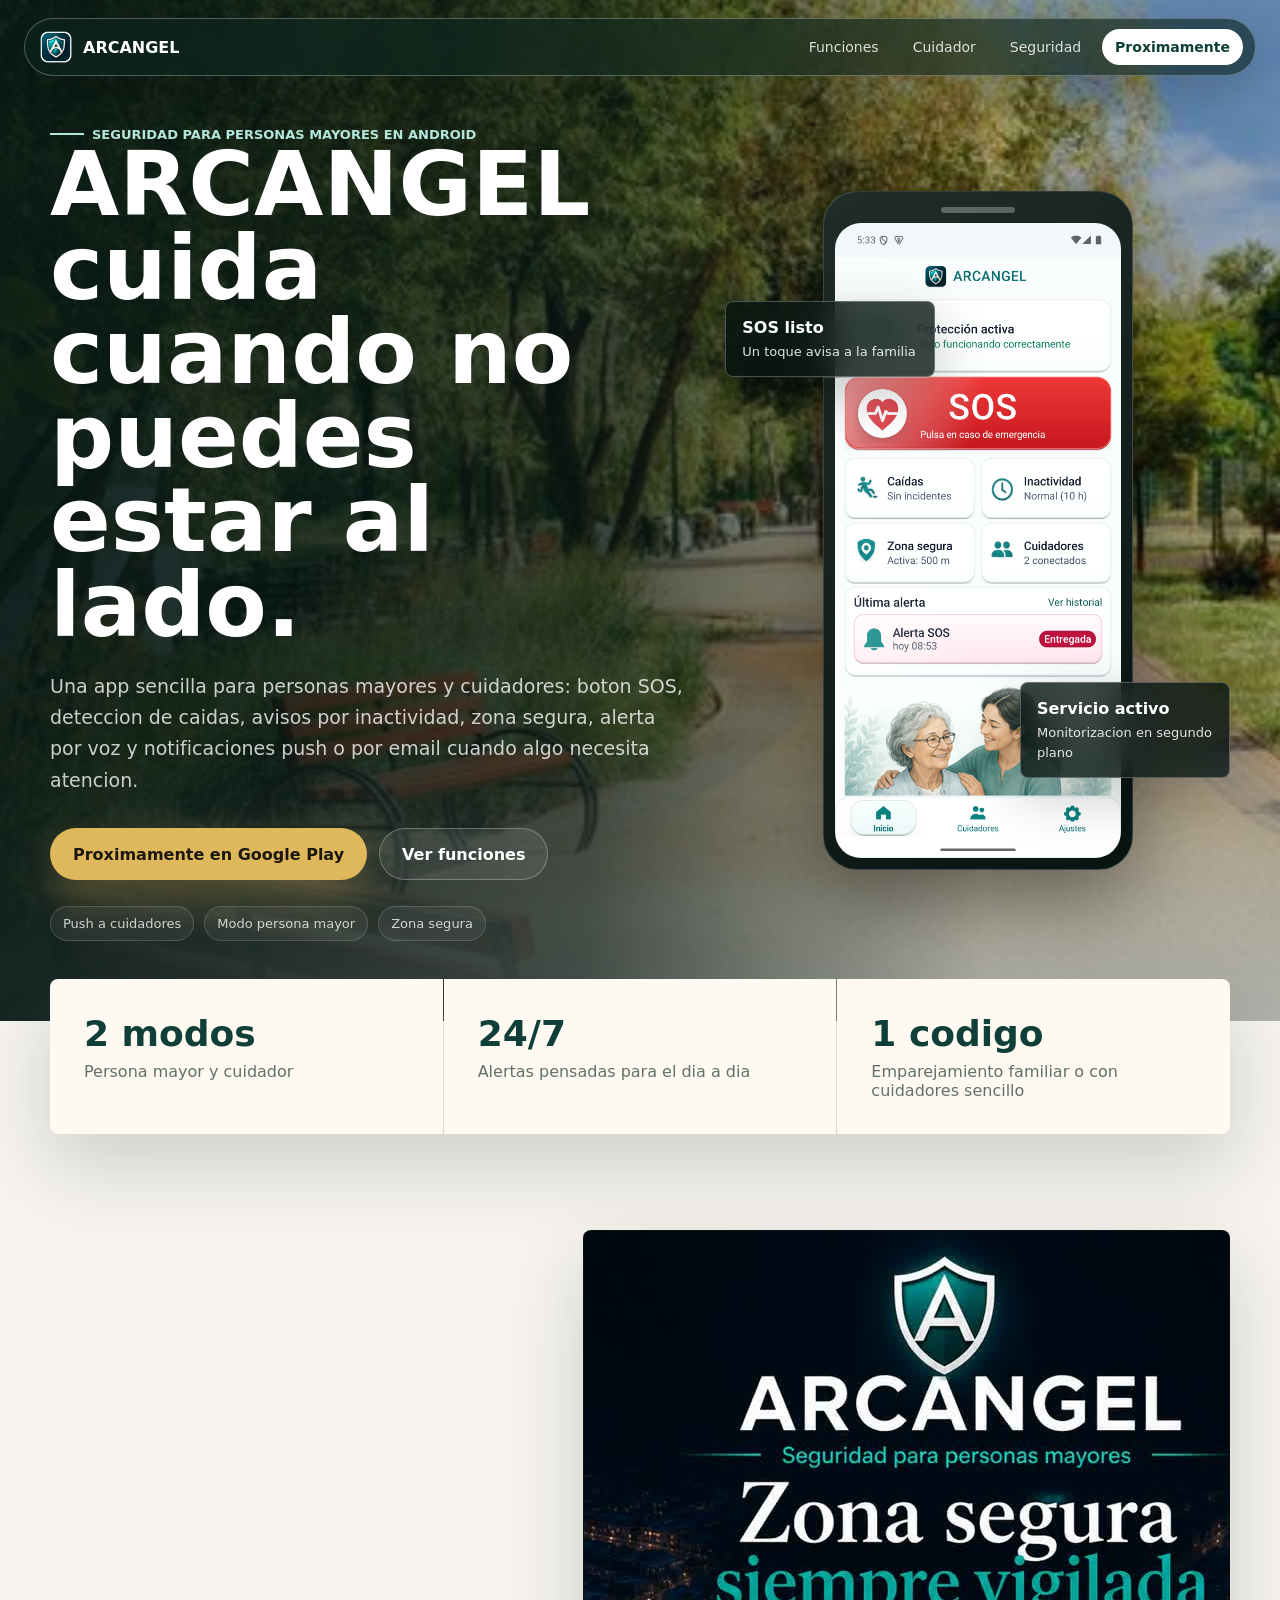
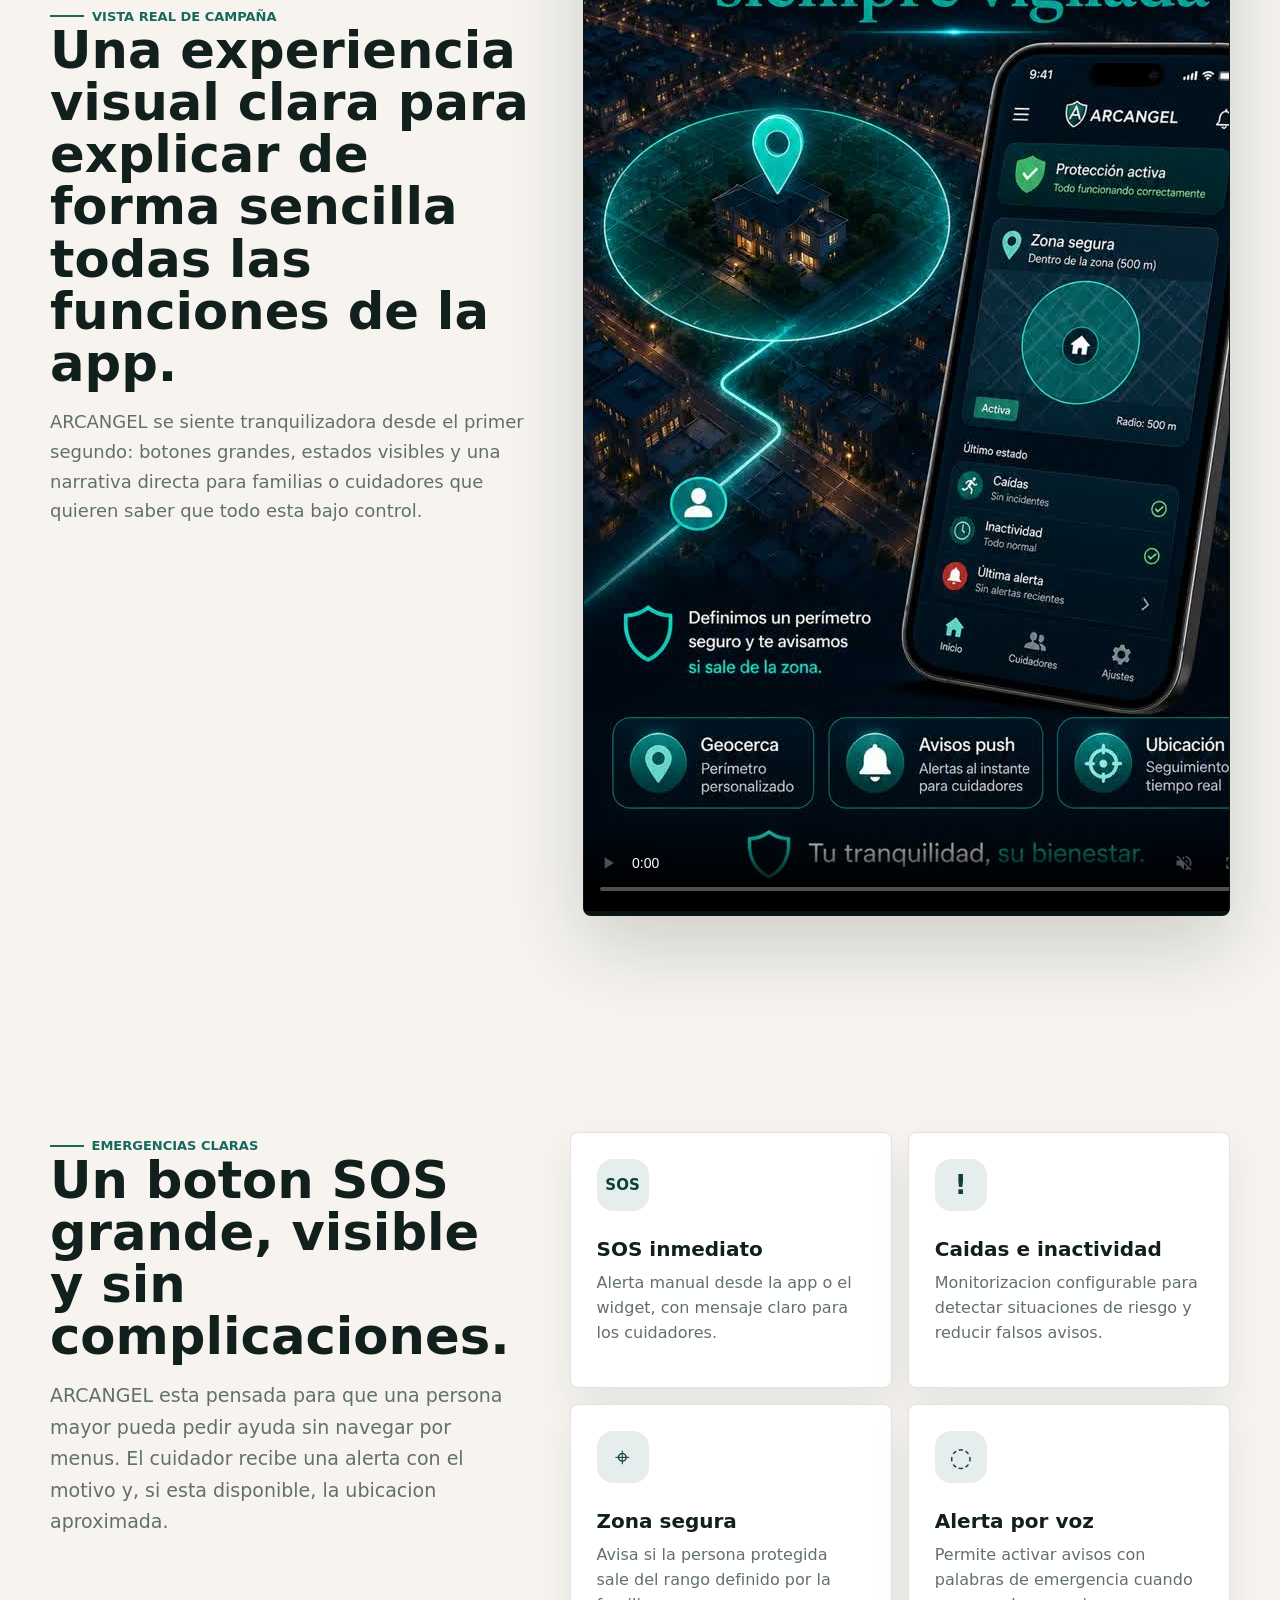
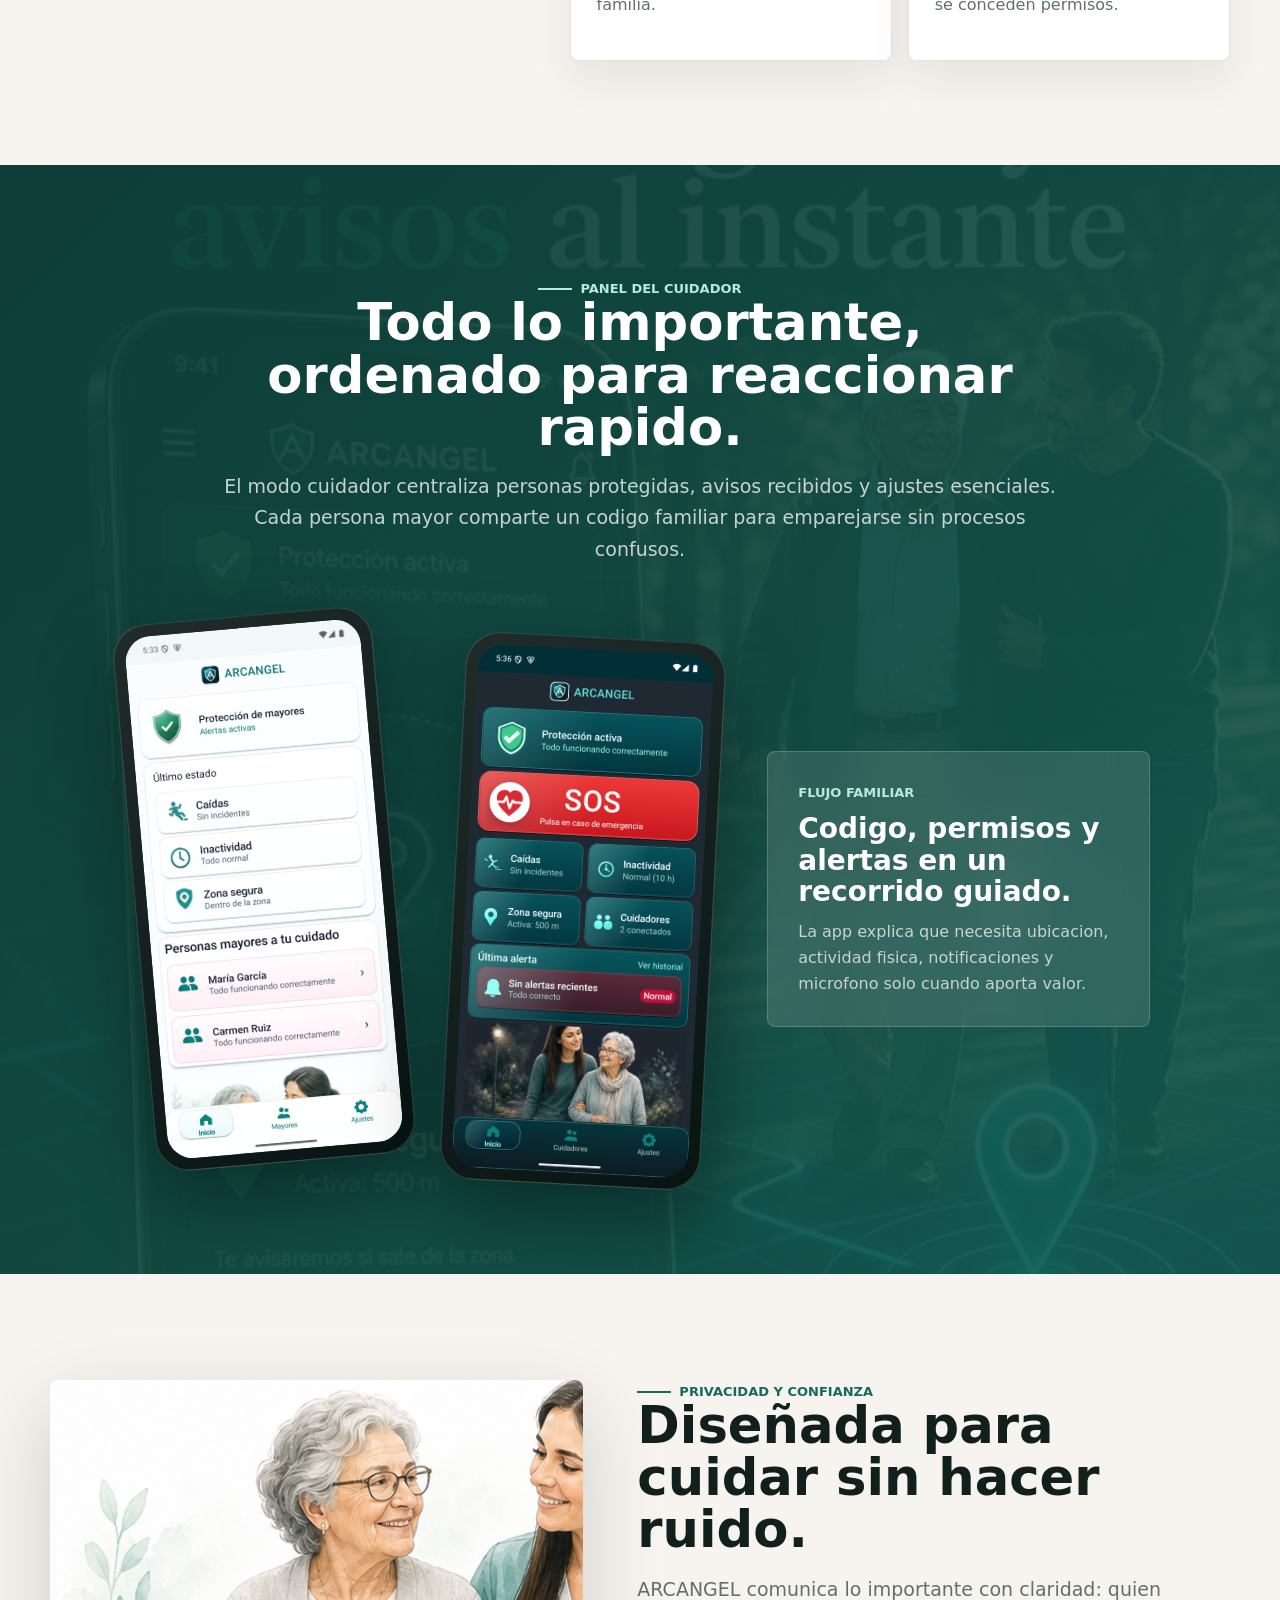
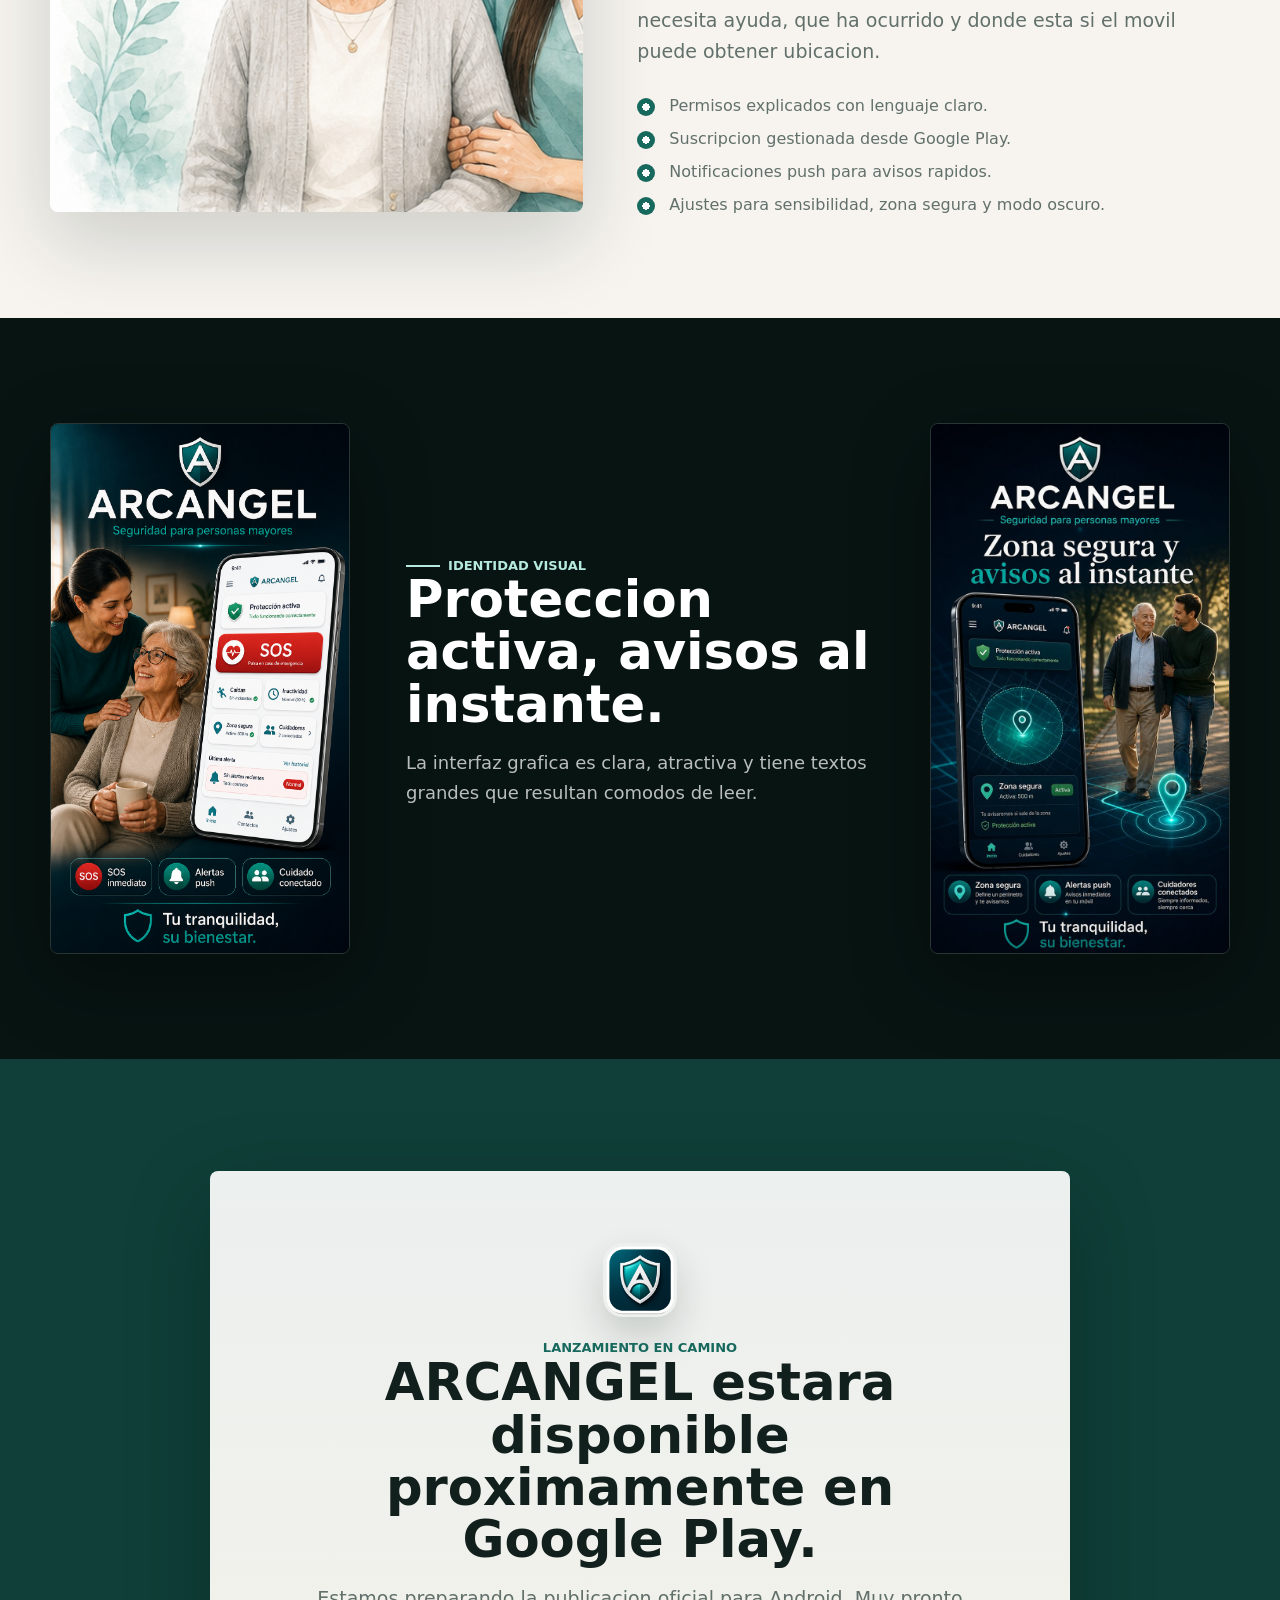
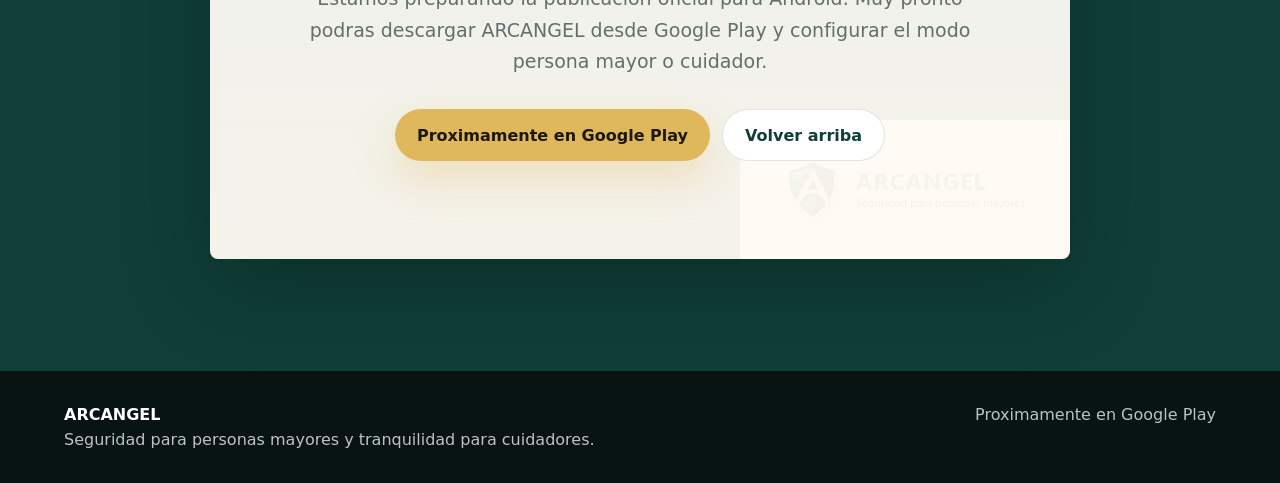
==== commit ef0be5e6: "Use optimized ARCANGEL demo video" ====
--- a/index.html
+++ b/index.html
@@ -90,7 +90,7 @@
           </p>
         </div>
         <div class="video-frame reveal">
-          <img src="assets/campaign/video-poster.jpg" alt="Vista previa de campaña de ARCANGEL">
+          <video src="assets/campaign/arcangel-demo-web.mp4" poster="assets/campaign/video-poster.jpg" autoplay muted loop playsinline controls></video>
         </div>
       </section>
 
--- a/styles.css
+++ b/styles.css
@@ -376,7 +376,7 @@
   box-shadow: var(--shadow);
 }
 
-.video-frame video {
+.video-frame img {
   display: block;
   width: 100%;
   aspect-ratio: 16 / 10;
@@ -459,7 +459,7 @@
   color: #fff;
   background:
     linear-gradient(135deg, rgba(15, 63, 56, 0.96), rgba(20, 91, 82, 0.9)),
-    url("assets/campaign/ad-zone.png") center / cover no-repeat;
+    url("assets/campaign/ad-zone.jpg") center / cover no-repeat;
 }
 
 .showcase-copy {
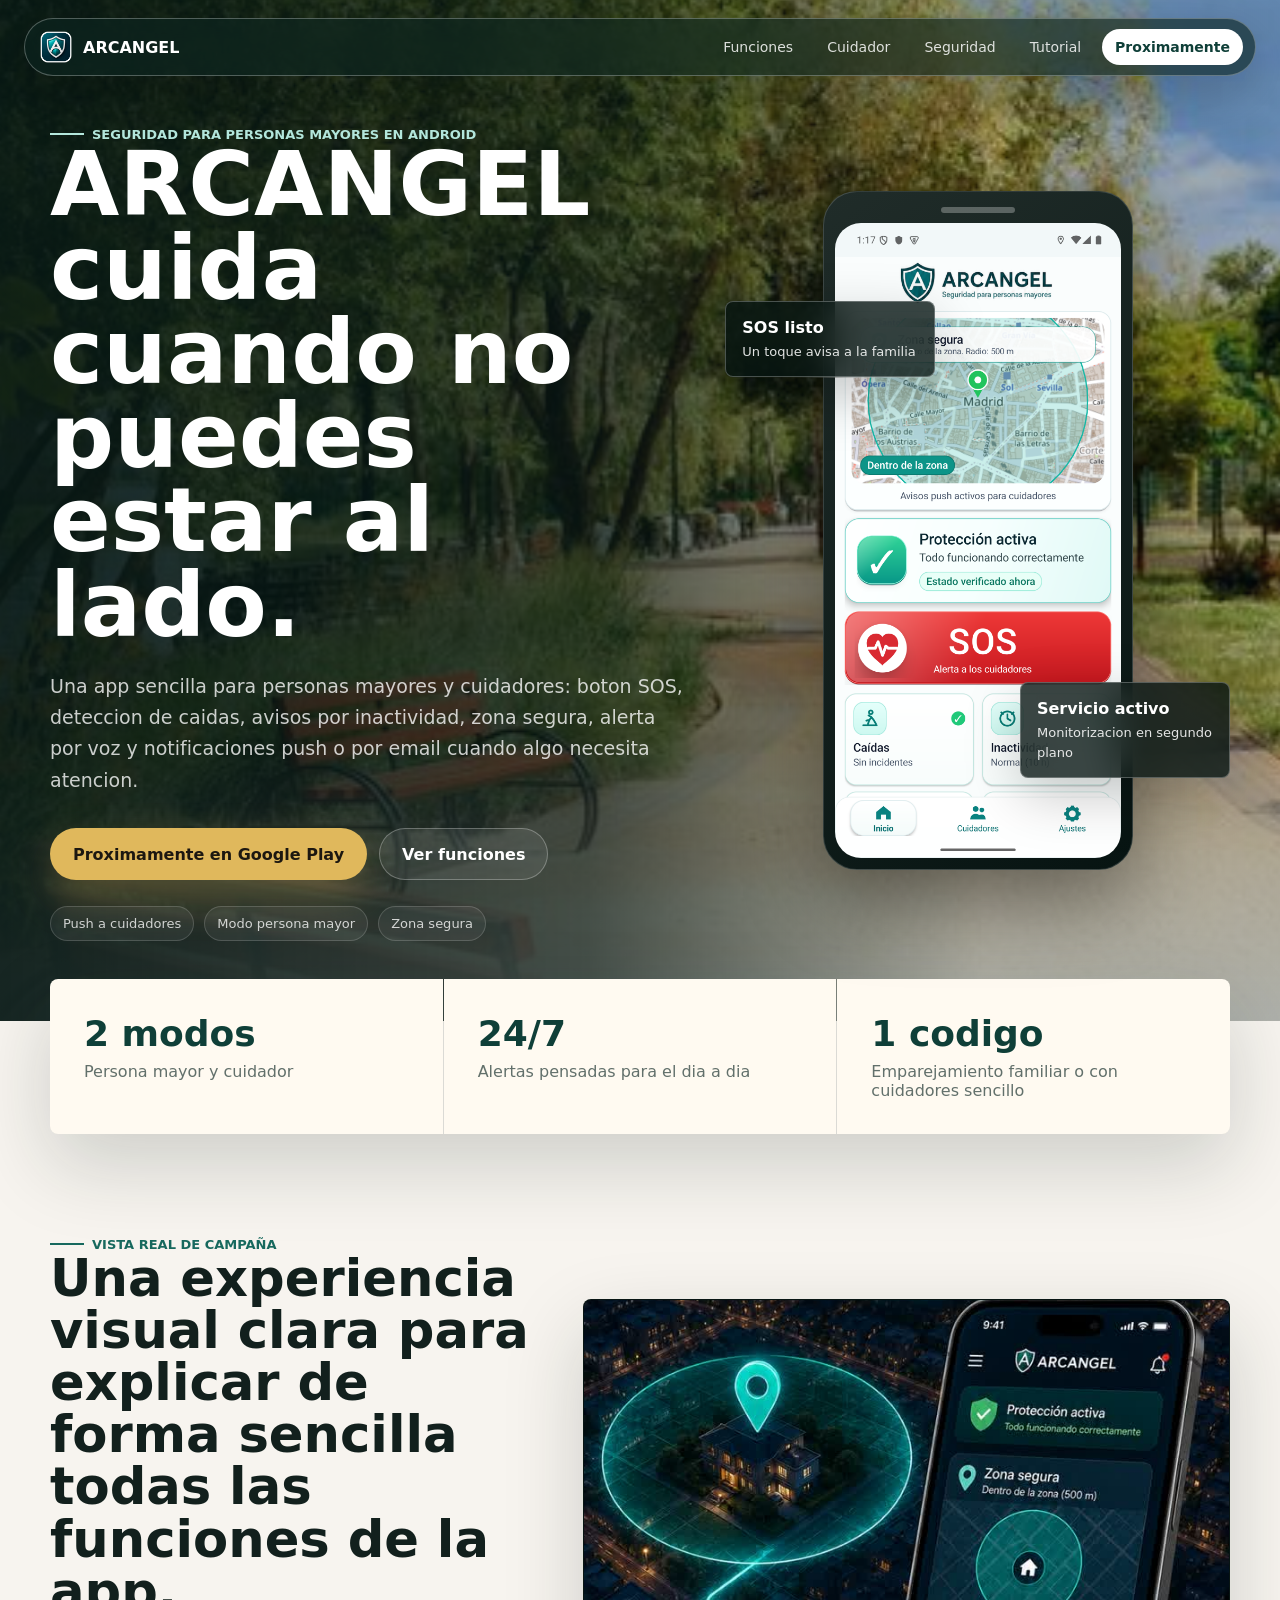
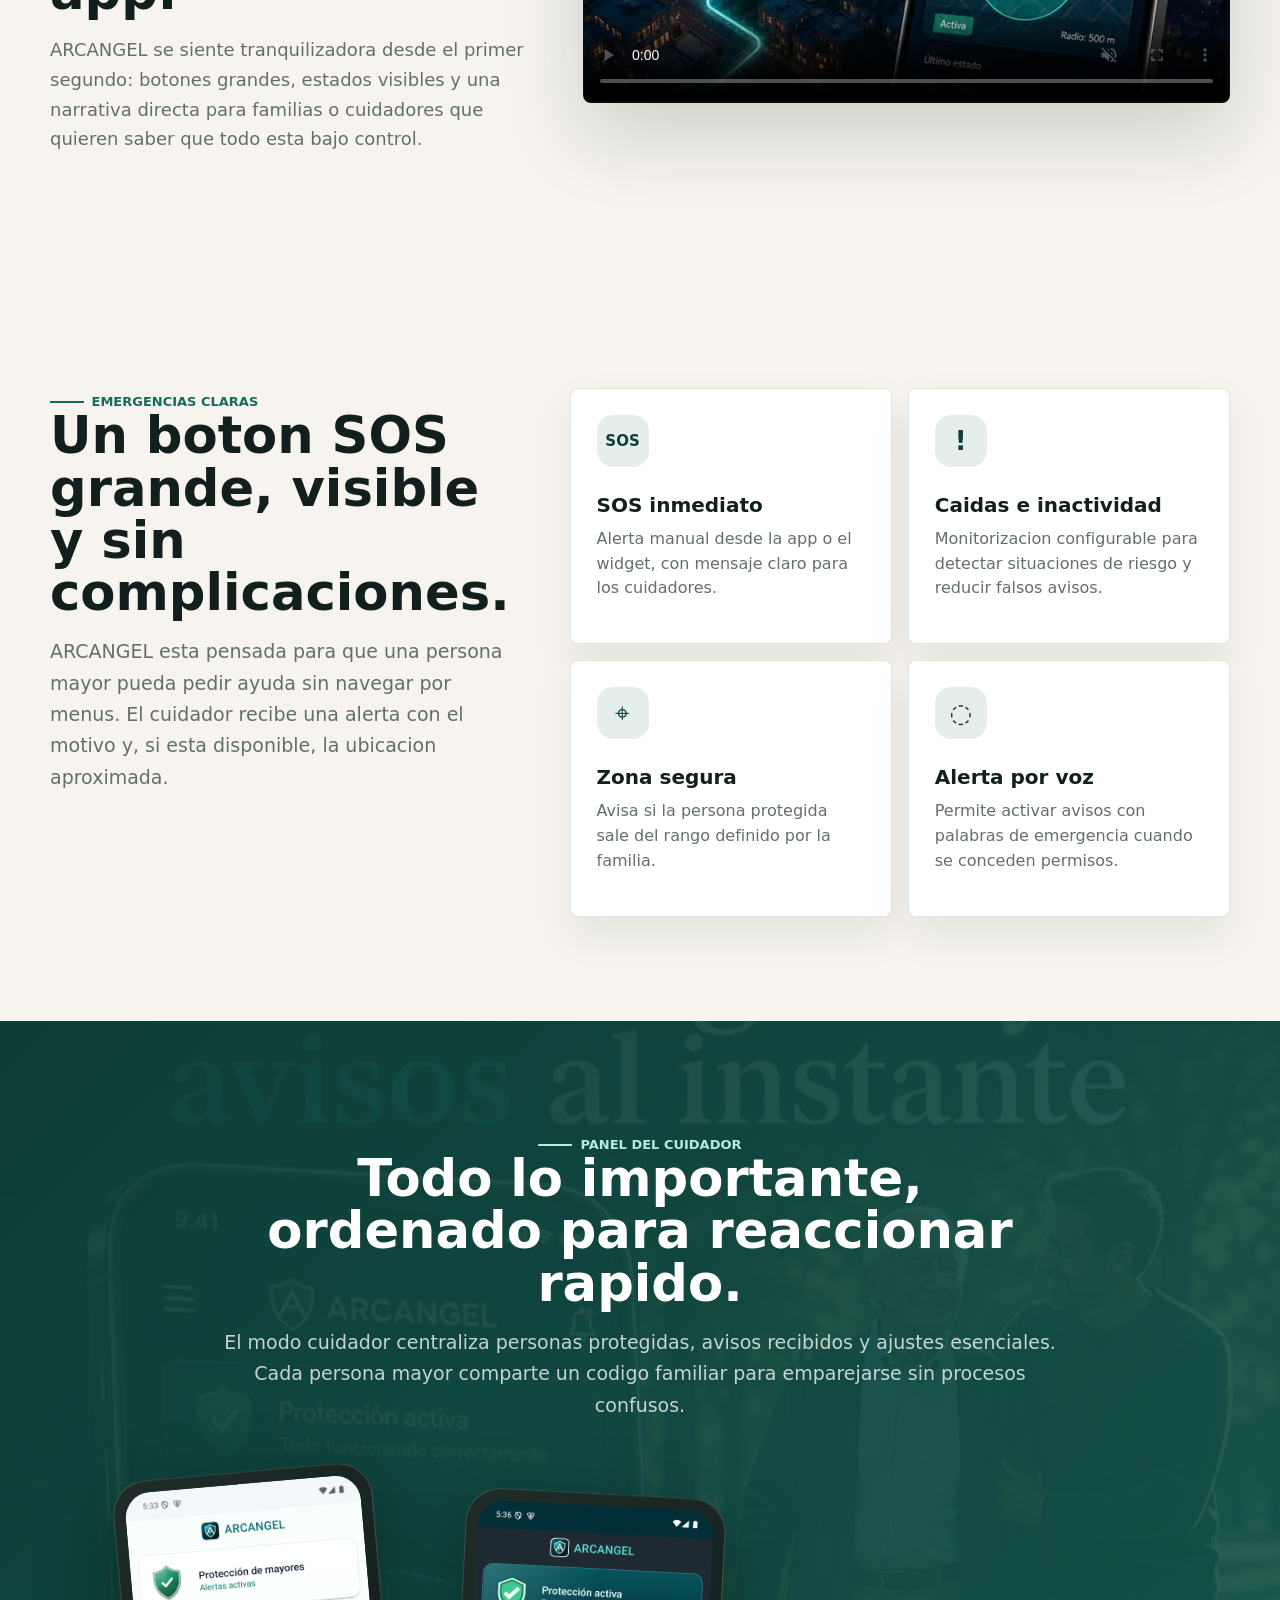
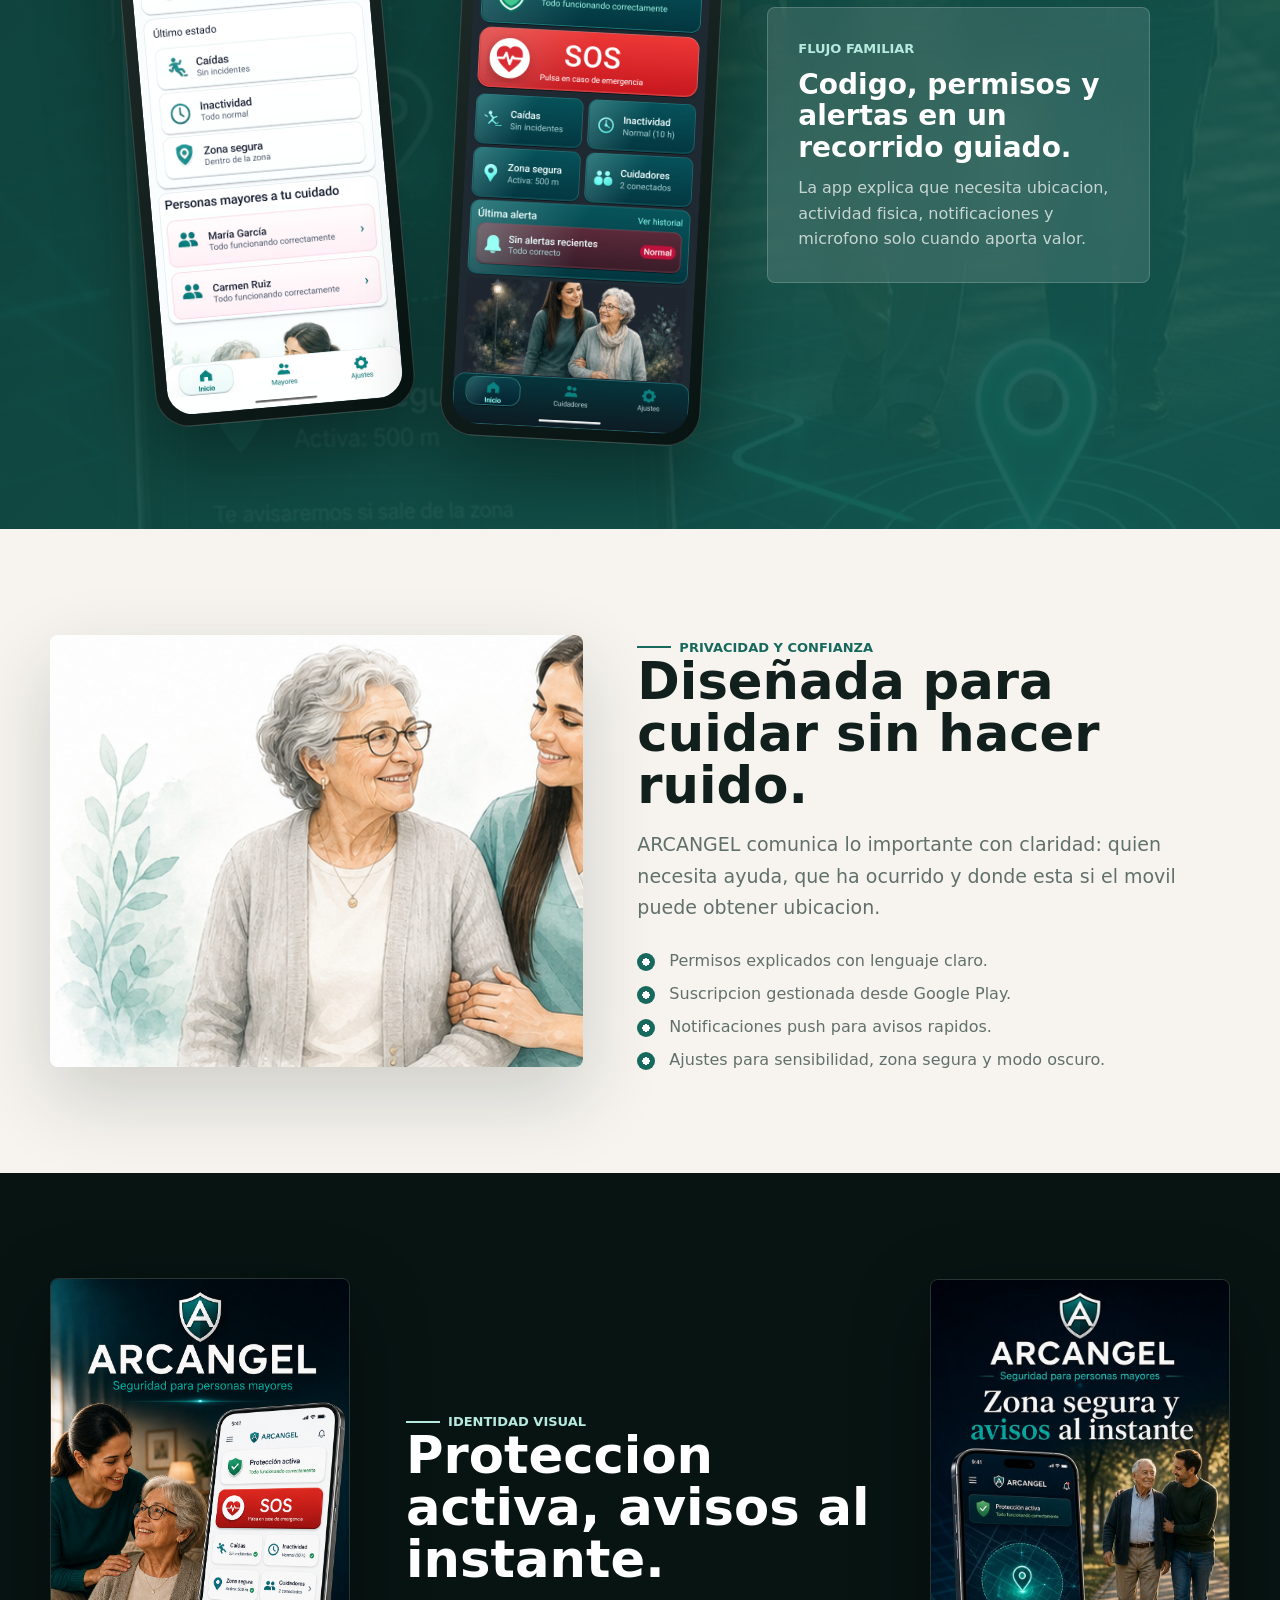
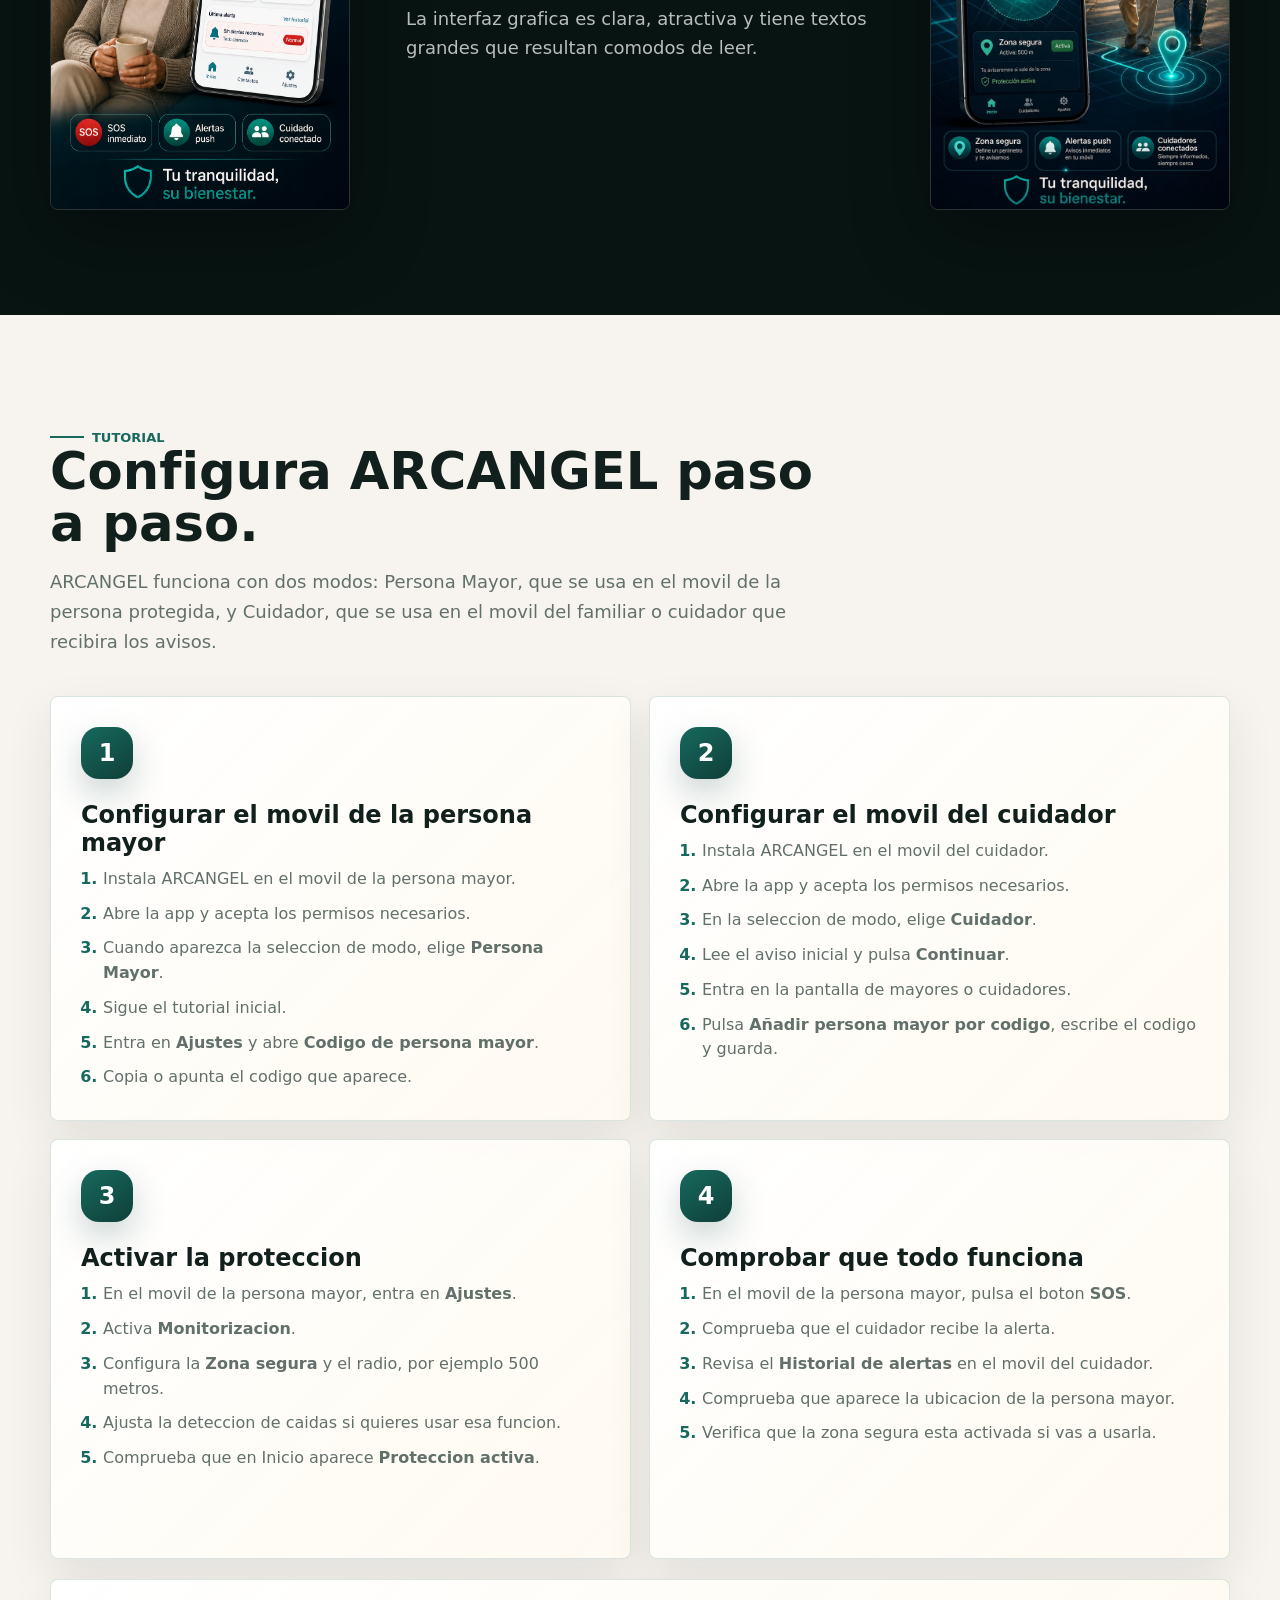
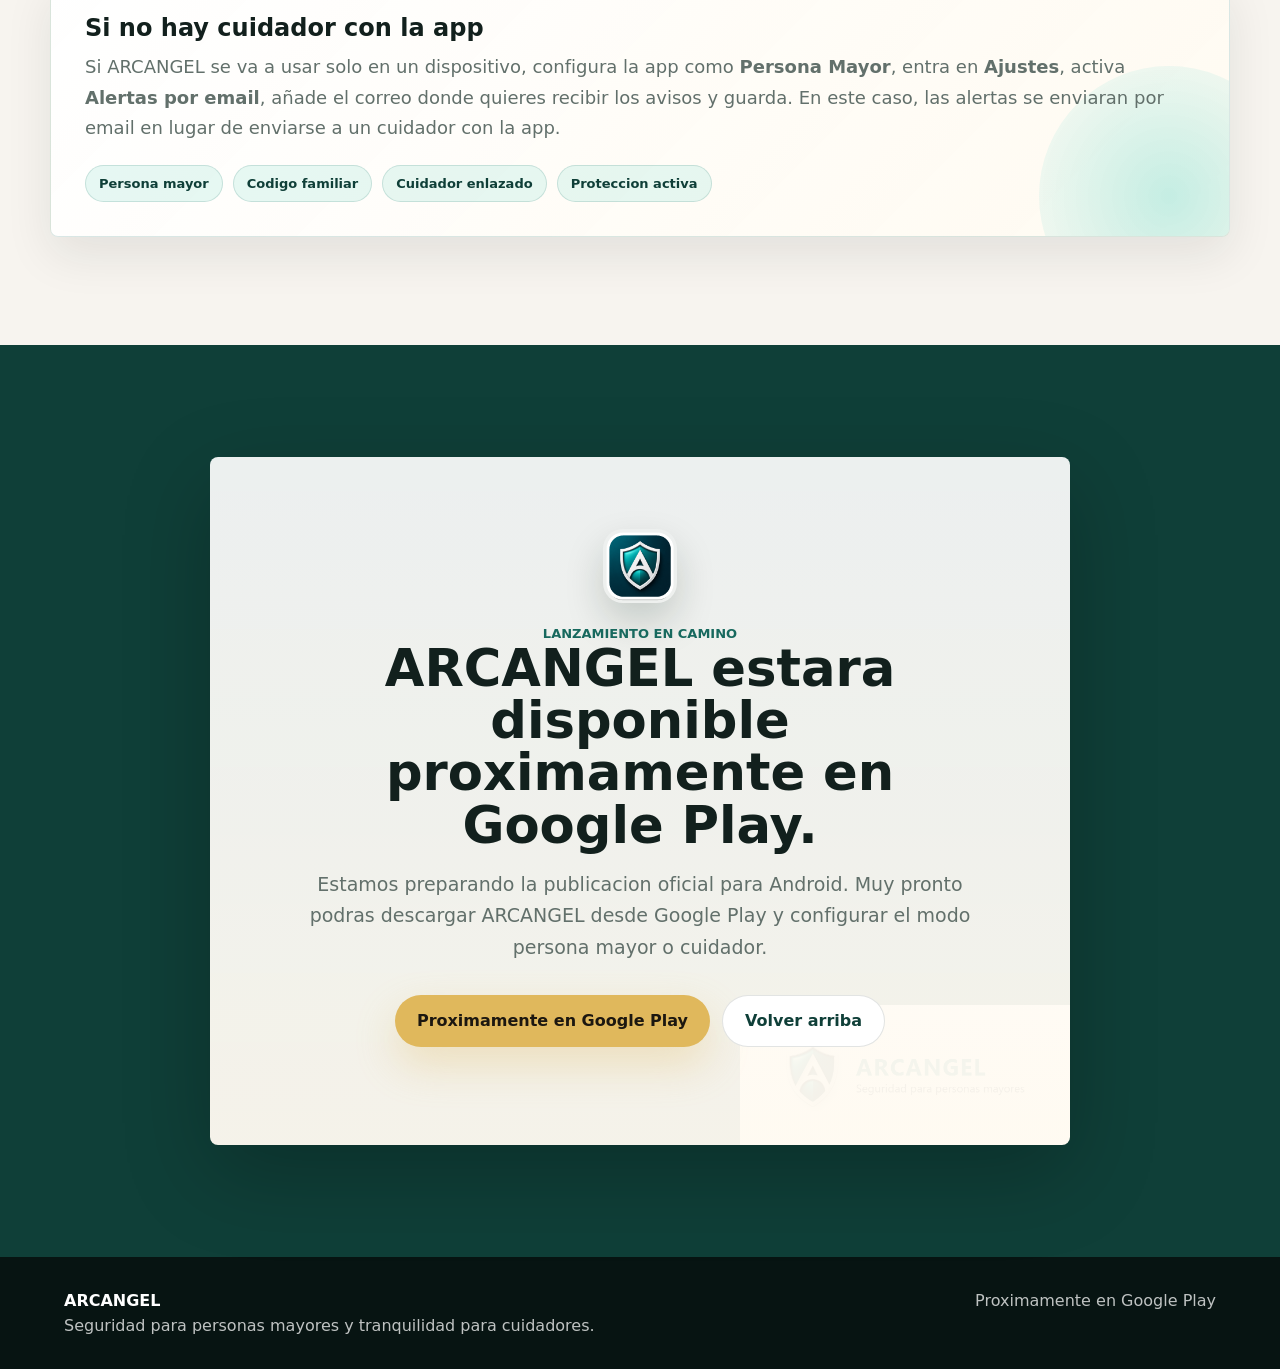
==== commit 56fe1d84: "Add tutorial section and update hero phone screenshot" ====
--- a/index.html
+++ b/index.html
@@ -19,6 +19,7 @@
         <a href="#funciones">Funciones</a>
         <a href="#cuidador">Cuidador</a>
         <a href="#seguridad">Seguridad</a>
+        <a href="#tutorial">Tutorial</a>
         <a class="nav-cta" href="#descargar">Proximamente</a>
       </nav>
     </header>
@@ -190,6 +191,87 @@
         </article>
       </section>
 
+      <section class="tutorial-section" id="tutorial" aria-label="Tutorial de configuracion de ARCANGEL">
+        <div class="tutorial-header reveal">
+          <span class="eyebrow dark">Tutorial</span>
+          <h2>Configura ARCANGEL paso a paso.</h2>
+          <p>
+            ARCANGEL funciona con dos modos: Persona Mayor, que se usa en el
+            movil de la persona protegida, y Cuidador, que se usa en el movil
+            del familiar o cuidador que recibira los avisos.
+          </p>
+        </div>
+
+        <div class="tutorial-grid">
+          <article class="tutorial-card reveal">
+            <span class="step-number">1</span>
+            <h3>Configurar el movil de la persona mayor</h3>
+            <ol>
+              <li>Instala ARCANGEL en el movil de la persona mayor.</li>
+              <li>Abre la app y acepta los permisos necesarios.</li>
+              <li>Cuando aparezca la seleccion de modo, elige <strong>Persona Mayor</strong>.</li>
+              <li>Sigue el tutorial inicial.</li>
+              <li>Entra en <strong>Ajustes</strong> y abre <strong>Codigo de persona mayor</strong>.</li>
+              <li>Copia o apunta el codigo que aparece.</li>
+            </ol>
+          </article>
+
+          <article class="tutorial-card reveal">
+            <span class="step-number">2</span>
+            <h3>Configurar el movil del cuidador</h3>
+            <ol>
+              <li>Instala ARCANGEL en el movil del cuidador.</li>
+              <li>Abre la app y acepta los permisos necesarios.</li>
+              <li>En la seleccion de modo, elige <strong>Cuidador</strong>.</li>
+              <li>Lee el aviso inicial y pulsa <strong>Continuar</strong>.</li>
+              <li>Entra en la pantalla de mayores o cuidadores.</li>
+              <li>Pulsa <strong>A&ntilde;adir persona mayor por codigo</strong>, escribe el codigo y guarda.</li>
+            </ol>
+          </article>
+
+          <article class="tutorial-card reveal">
+            <span class="step-number">3</span>
+            <h3>Activar la proteccion</h3>
+            <ol>
+              <li>En el movil de la persona mayor, entra en <strong>Ajustes</strong>.</li>
+              <li>Activa <strong>Monitorizacion</strong>.</li>
+              <li>Configura la <strong>Zona segura</strong> y el radio, por ejemplo 500 metros.</li>
+              <li>Ajusta la deteccion de caidas si quieres usar esa funcion.</li>
+              <li>Comprueba que en Inicio aparece <strong>Proteccion activa</strong>.</li>
+            </ol>
+          </article>
+
+          <article class="tutorial-card reveal">
+            <span class="step-number">4</span>
+            <h3>Comprobar que todo funciona</h3>
+            <ol>
+              <li>En el movil de la persona mayor, pulsa el boton <strong>SOS</strong>.</li>
+              <li>Comprueba que el cuidador recibe la alerta.</li>
+              <li>Revisa el <strong>Historial de alertas</strong> en el movil del cuidador.</li>
+              <li>Comprueba que aparece la ubicacion de la persona mayor.</li>
+              <li>Verifica que la zona segura esta activada si vas a usarla.</li>
+            </ol>
+          </article>
+        </div>
+
+        <div class="tutorial-note reveal">
+          <h3>Si no hay cuidador con la app</h3>
+          <p>
+            Si ARCANGEL se va a usar solo en un dispositivo, configura la app
+            como <strong>Persona Mayor</strong>, entra en <strong>Ajustes</strong>,
+            activa <strong>Alertas por email</strong>, a&ntilde;ade el correo donde
+            quieres recibir los avisos y guarda. En este caso, las alertas se
+            enviaran por email en lugar de enviarse a un cuidador con la app.
+          </p>
+          <div class="tutorial-summary">
+            <span>Persona mayor</span>
+            <span>Codigo familiar</span>
+            <span>Cuidador enlazado</span>
+            <span>Proteccion activa</span>
+          </div>
+        </div>
+      </section>
+
       <section class="download" id="descargar">
         <div class="download-card reveal">
           <img src="assets/app-icon.png" alt="" class="download-icon">
--- a/styles.css
+++ b/styles.css
@@ -376,6 +376,7 @@
   box-shadow: var(--shadow);
 }
 
+.video-frame video,
 .video-frame img {
   display: block;
   width: 100%;
@@ -600,6 +601,116 @@
   color: rgba(255, 255, 255, 0.72);
   font-size: 18px;
   line-height: 1.65;
+}
+
+.tutorial-section {
+  width: min(1180px, calc(100% - 40px));
+  margin: 0 auto;
+  padding: 108px 0;
+}
+
+.tutorial-header {
+  max-width: 780px;
+  margin-bottom: 38px;
+}
+
+.tutorial-header p,
+.tutorial-note p {
+  color: var(--muted);
+  font-size: 18px;
+  line-height: 1.68;
+}
+
+.tutorial-grid {
+  display: grid;
+  grid-template-columns: repeat(2, minmax(0, 1fr));
+  gap: 18px;
+}
+
+.tutorial-card,
+.tutorial-note {
+  position: relative;
+  border: 1px solid rgba(23, 105, 94, 0.16);
+  border-radius: 8px;
+  background: linear-gradient(135deg, rgba(255, 255, 255, 0.96), rgba(255, 250, 241, 0.92));
+  box-shadow: 0 18px 48px rgba(18, 32, 29, 0.09);
+}
+
+.tutorial-card {
+  min-height: 420px;
+  padding: 30px;
+}
+
+.step-number {
+  display: grid;
+  place-items: center;
+  width: 52px;
+  height: 52px;
+  margin-bottom: 22px;
+  border-radius: 18px;
+  color: #fff;
+  background: linear-gradient(145deg, var(--green-2), var(--green));
+  font-size: 24px;
+  font-weight: 900;
+  box-shadow: 0 14px 34px rgba(15, 63, 56, 0.22);
+}
+
+.tutorial-card h3,
+.tutorial-note h3 {
+  font-size: 24px;
+}
+
+.tutorial-card ol {
+  display: grid;
+  gap: 10px;
+  margin: 0;
+  padding-left: 22px;
+  color: var(--muted);
+  line-height: 1.55;
+}
+
+.tutorial-card li::marker {
+  color: var(--green-2);
+  font-weight: 900;
+}
+
+.tutorial-note {
+  margin-top: 20px;
+  padding: 34px;
+  overflow: hidden;
+}
+
+.tutorial-note::after {
+  content: "";
+  position: absolute;
+  right: -70px;
+  bottom: -90px;
+  width: 260px;
+  height: 260px;
+  border-radius: 50%;
+  background: radial-gradient(circle, rgba(182, 234, 223, 0.8), rgba(182, 234, 223, 0));
+}
+
+.tutorial-note > * {
+  position: relative;
+  z-index: 1;
+}
+
+.tutorial-summary {
+  display: flex;
+  flex-wrap: wrap;
+  gap: 10px;
+  margin-top: 22px;
+}
+
+.tutorial-summary span {
+  padding: 10px 13px;
+  border: 1px solid rgba(23, 105, 94, 0.16);
+  border-radius: 999px;
+  color: var(--green);
+  background: rgba(182, 234, 223, 0.34);
+  font-size: 13px;
+  font-weight: 850;
 }
 
 .download-card {
@@ -700,7 +811,8 @@
   .proof,
   .screen-row,
   .video-feature,
-  .campaign-strip {
+  .campaign-strip,
+  .tutorial-grid {
     grid-template-columns: 1fr;
   }
 
@@ -738,6 +850,10 @@
   .campaign-card {
     max-width: 360px;
     margin: 0 auto;
+  }
+
+  .tutorial-card {
+    min-height: auto;
   }
 }
 
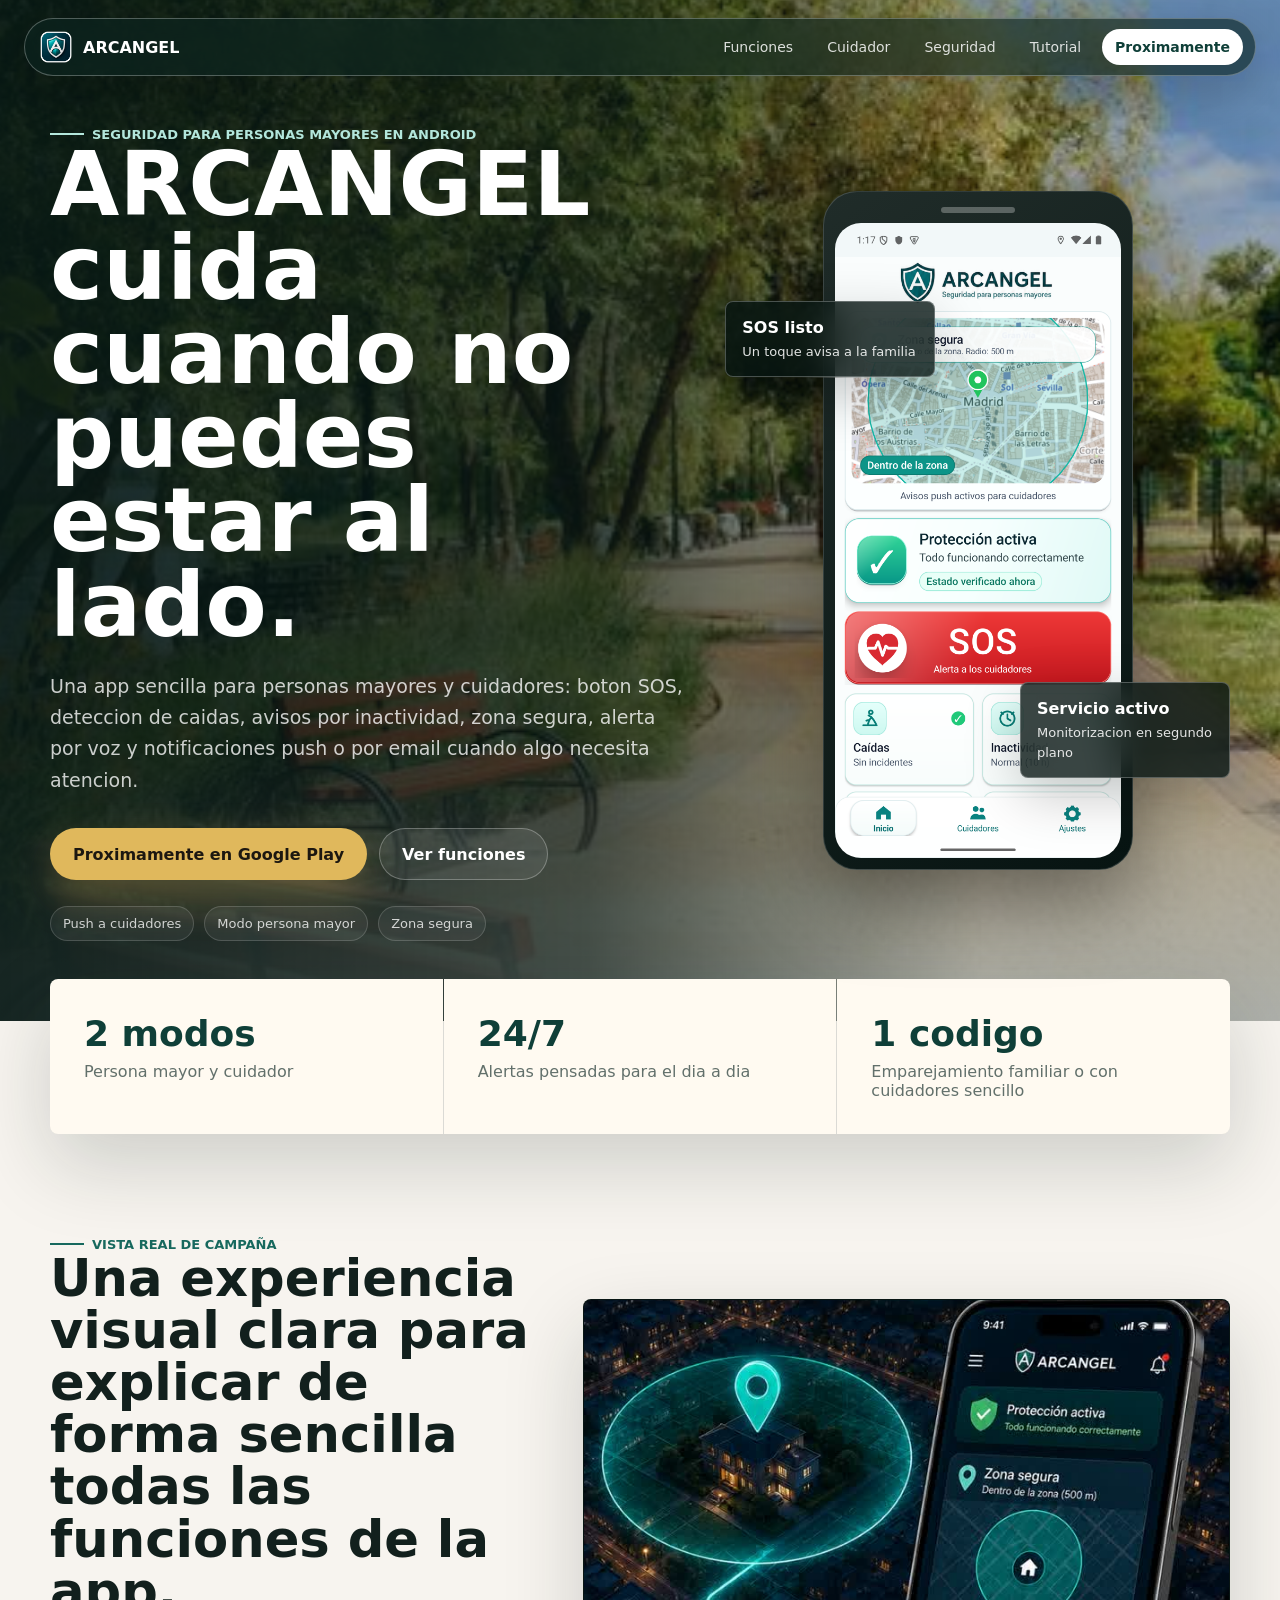
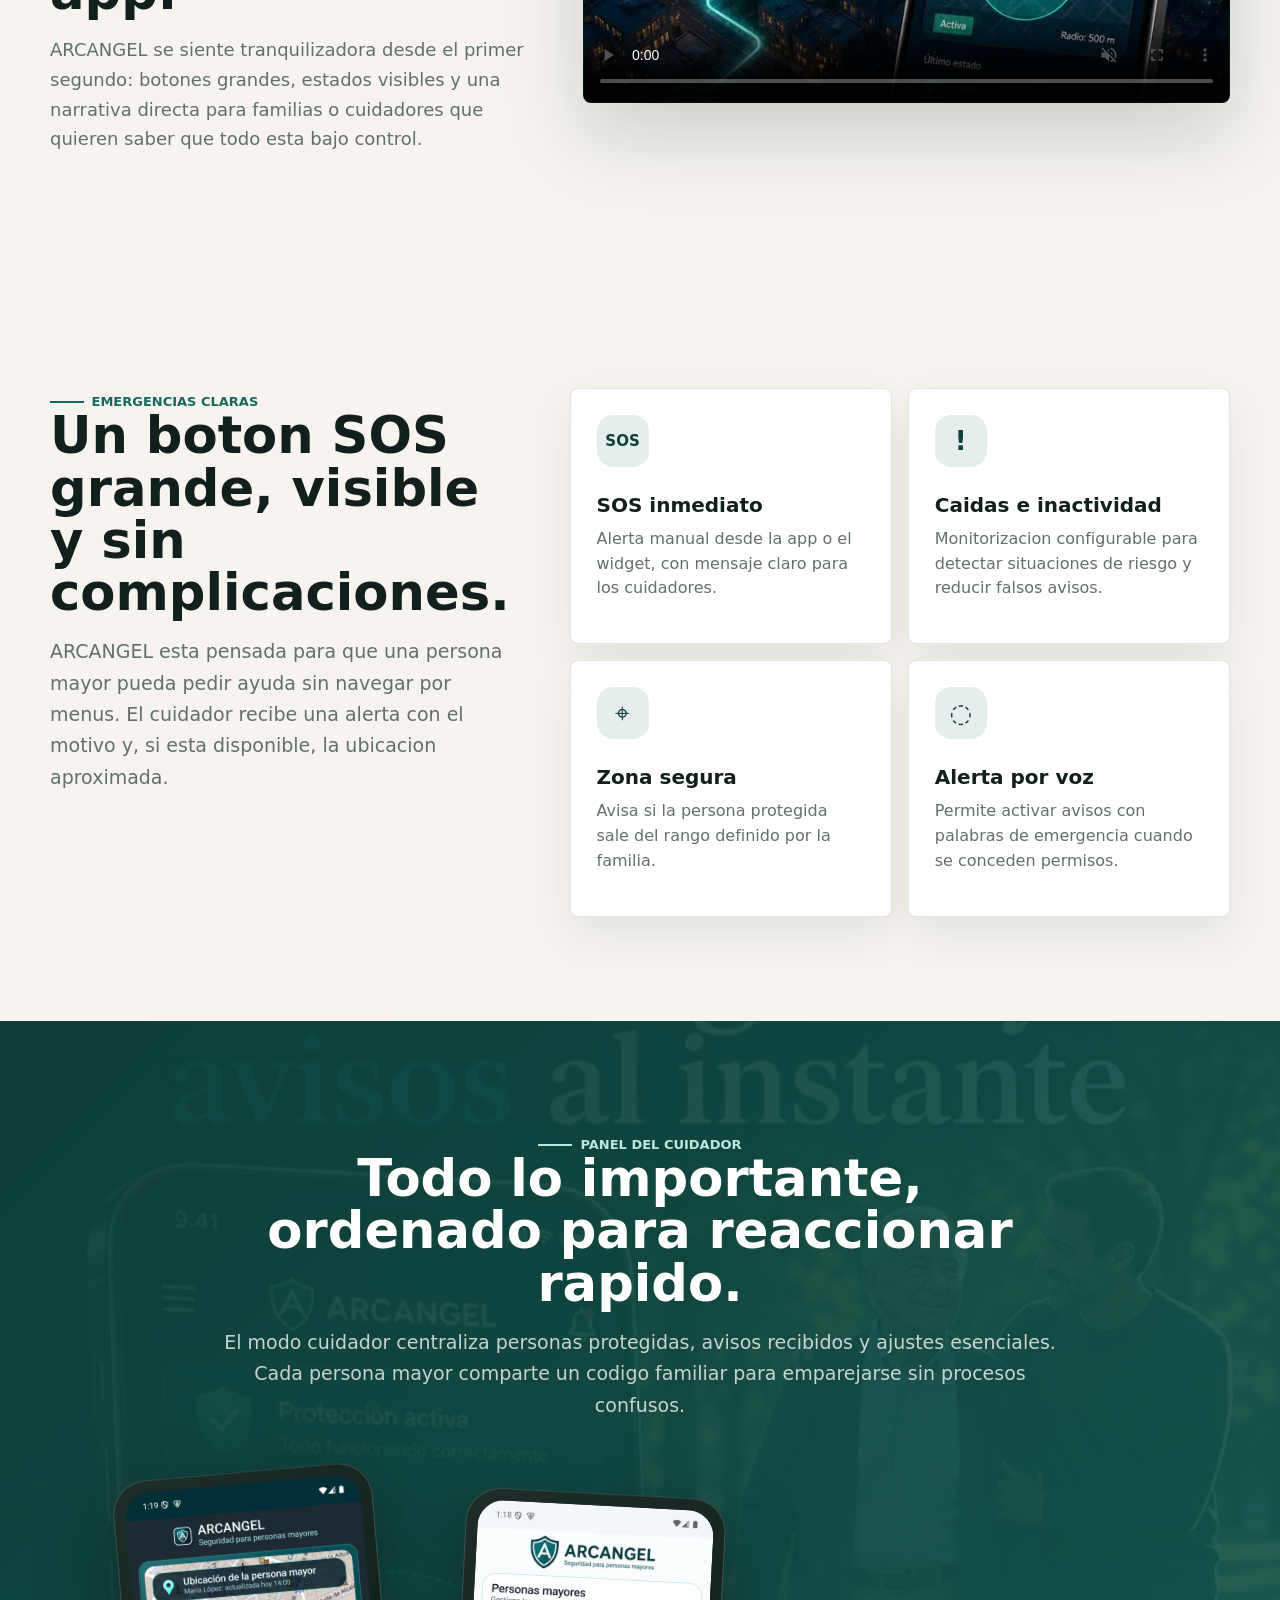
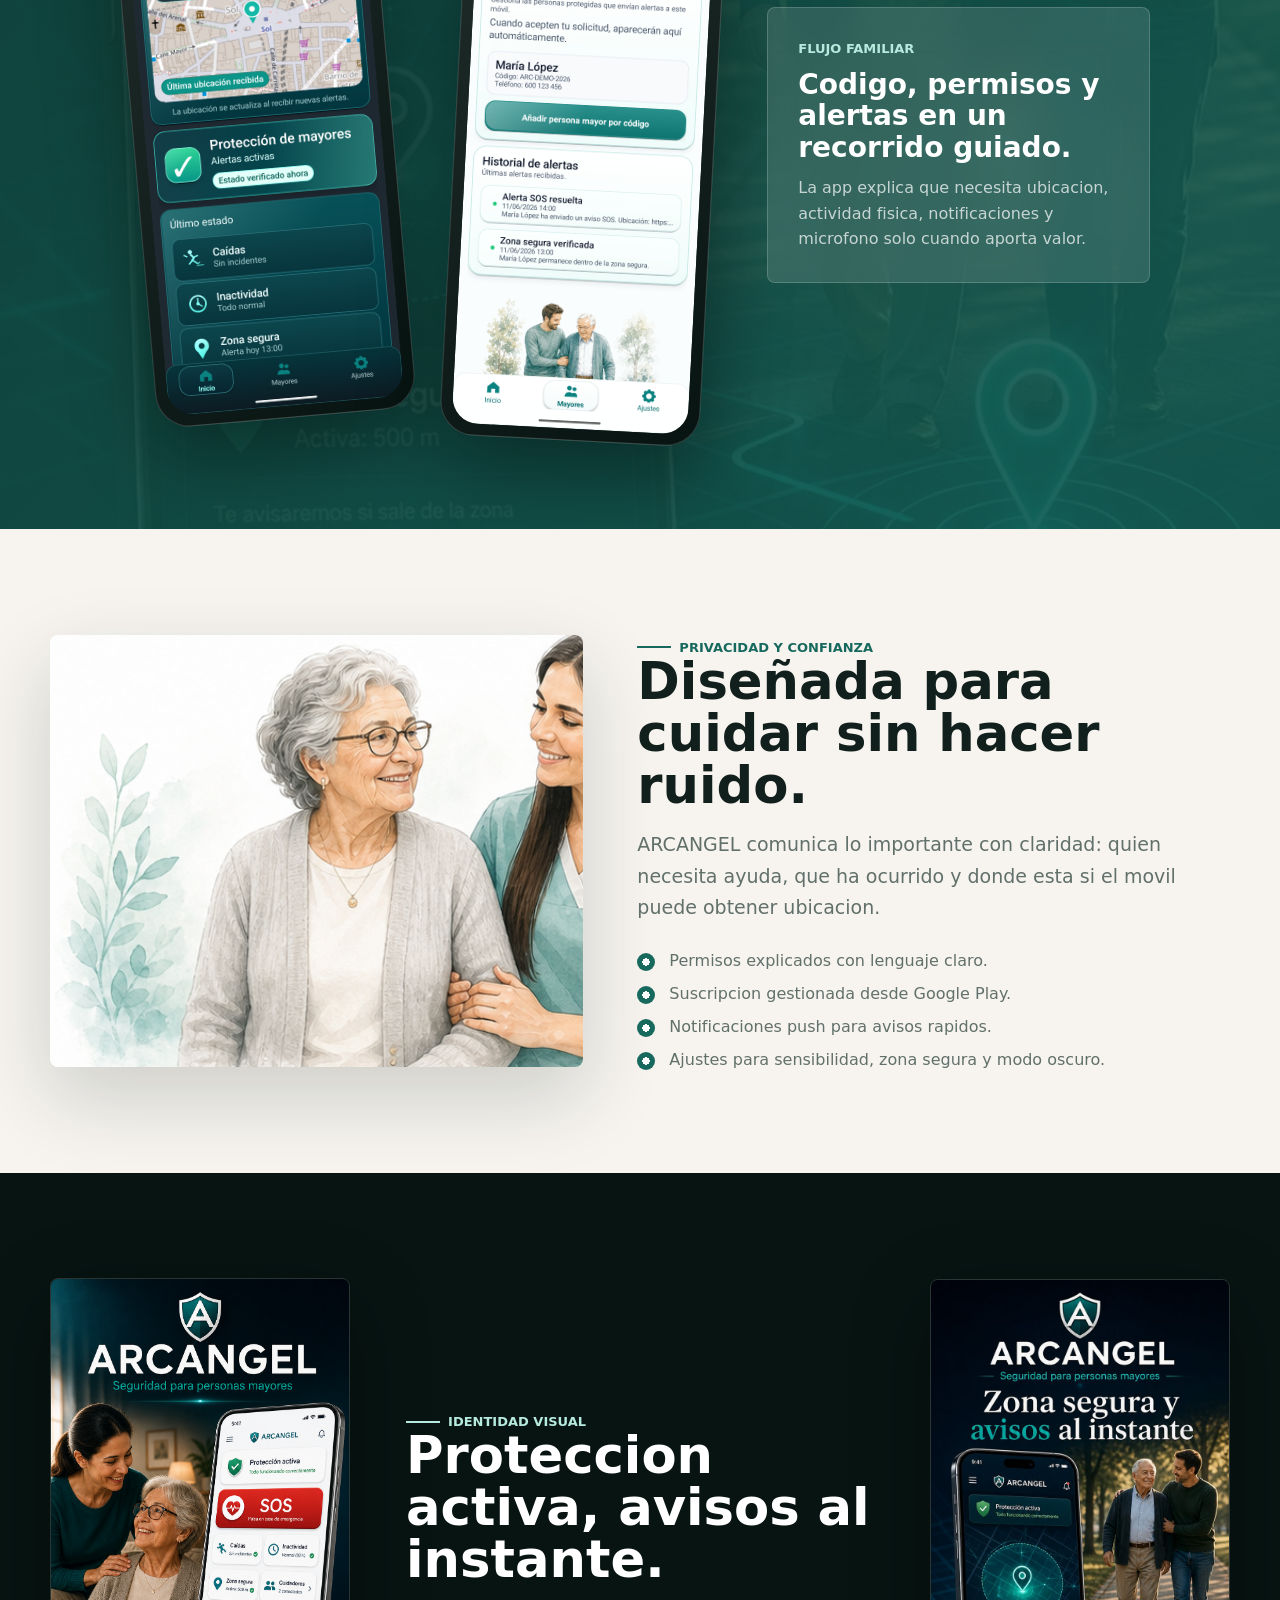
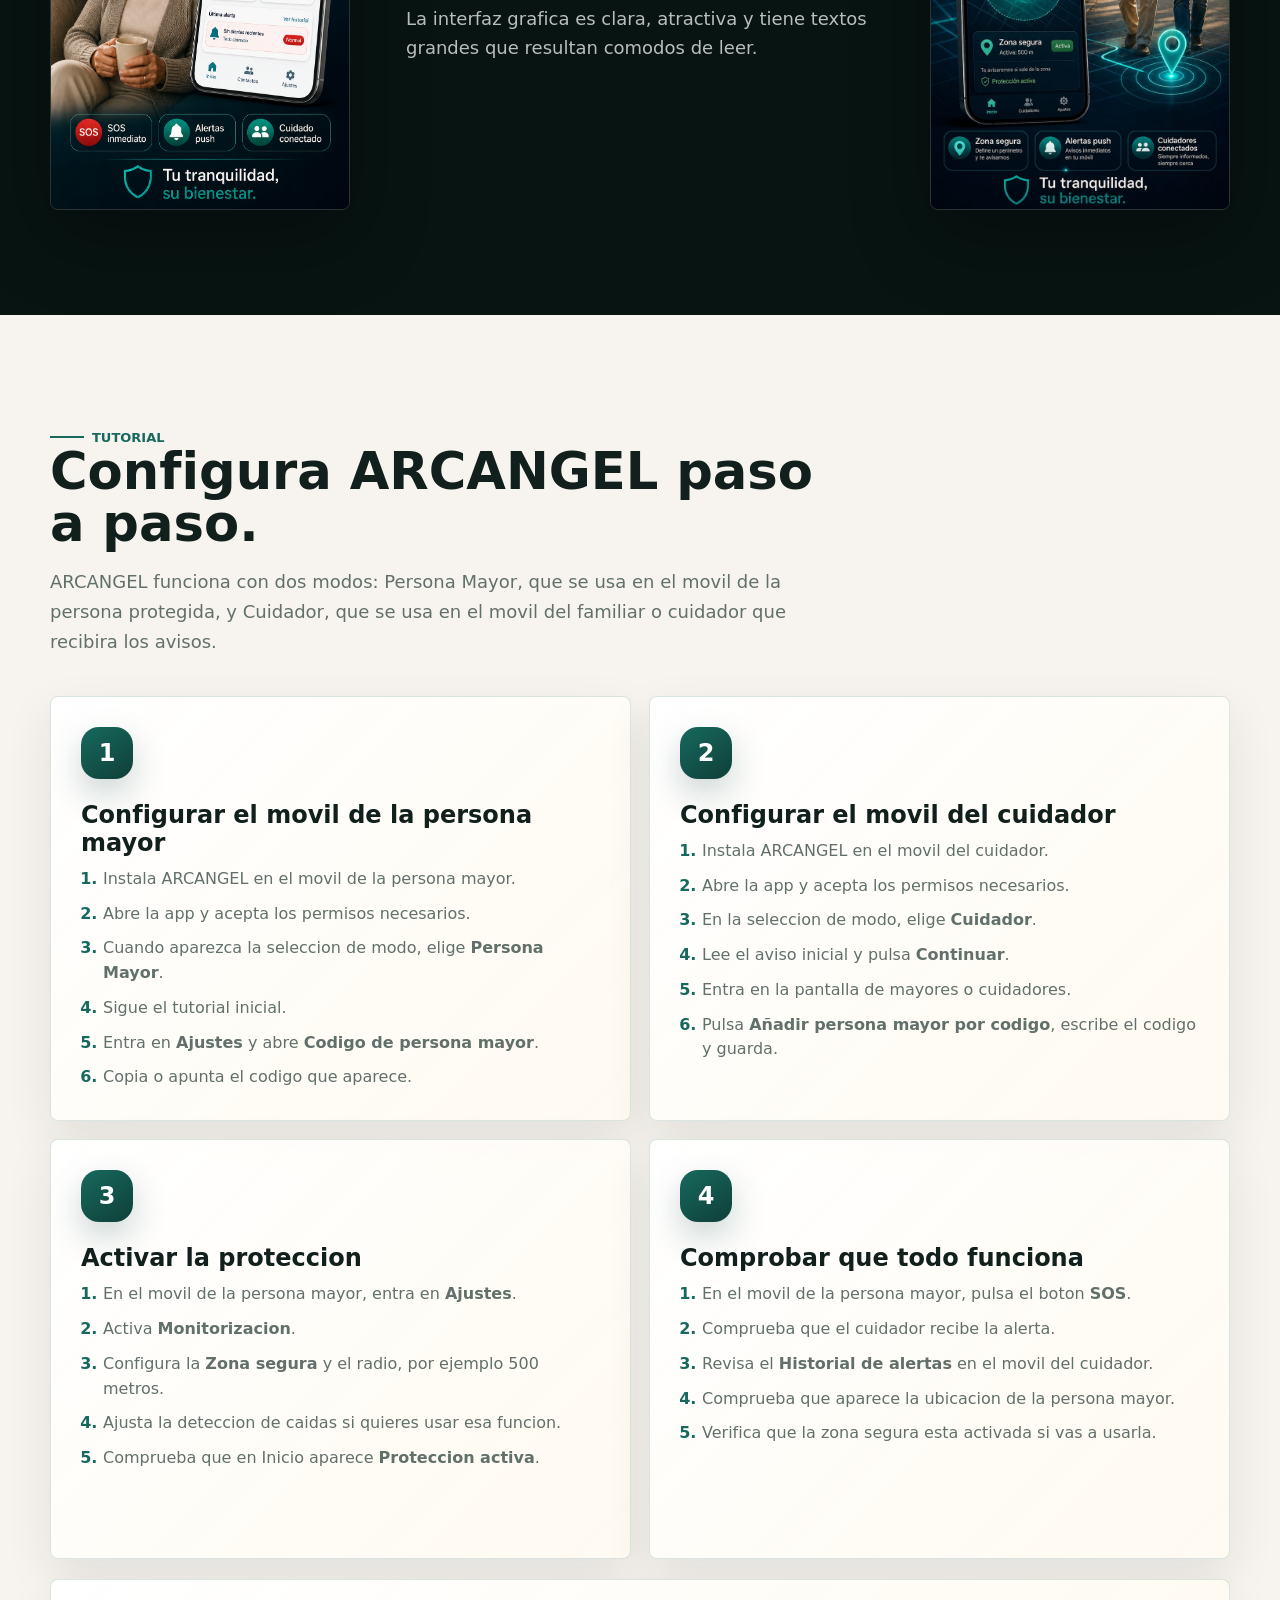
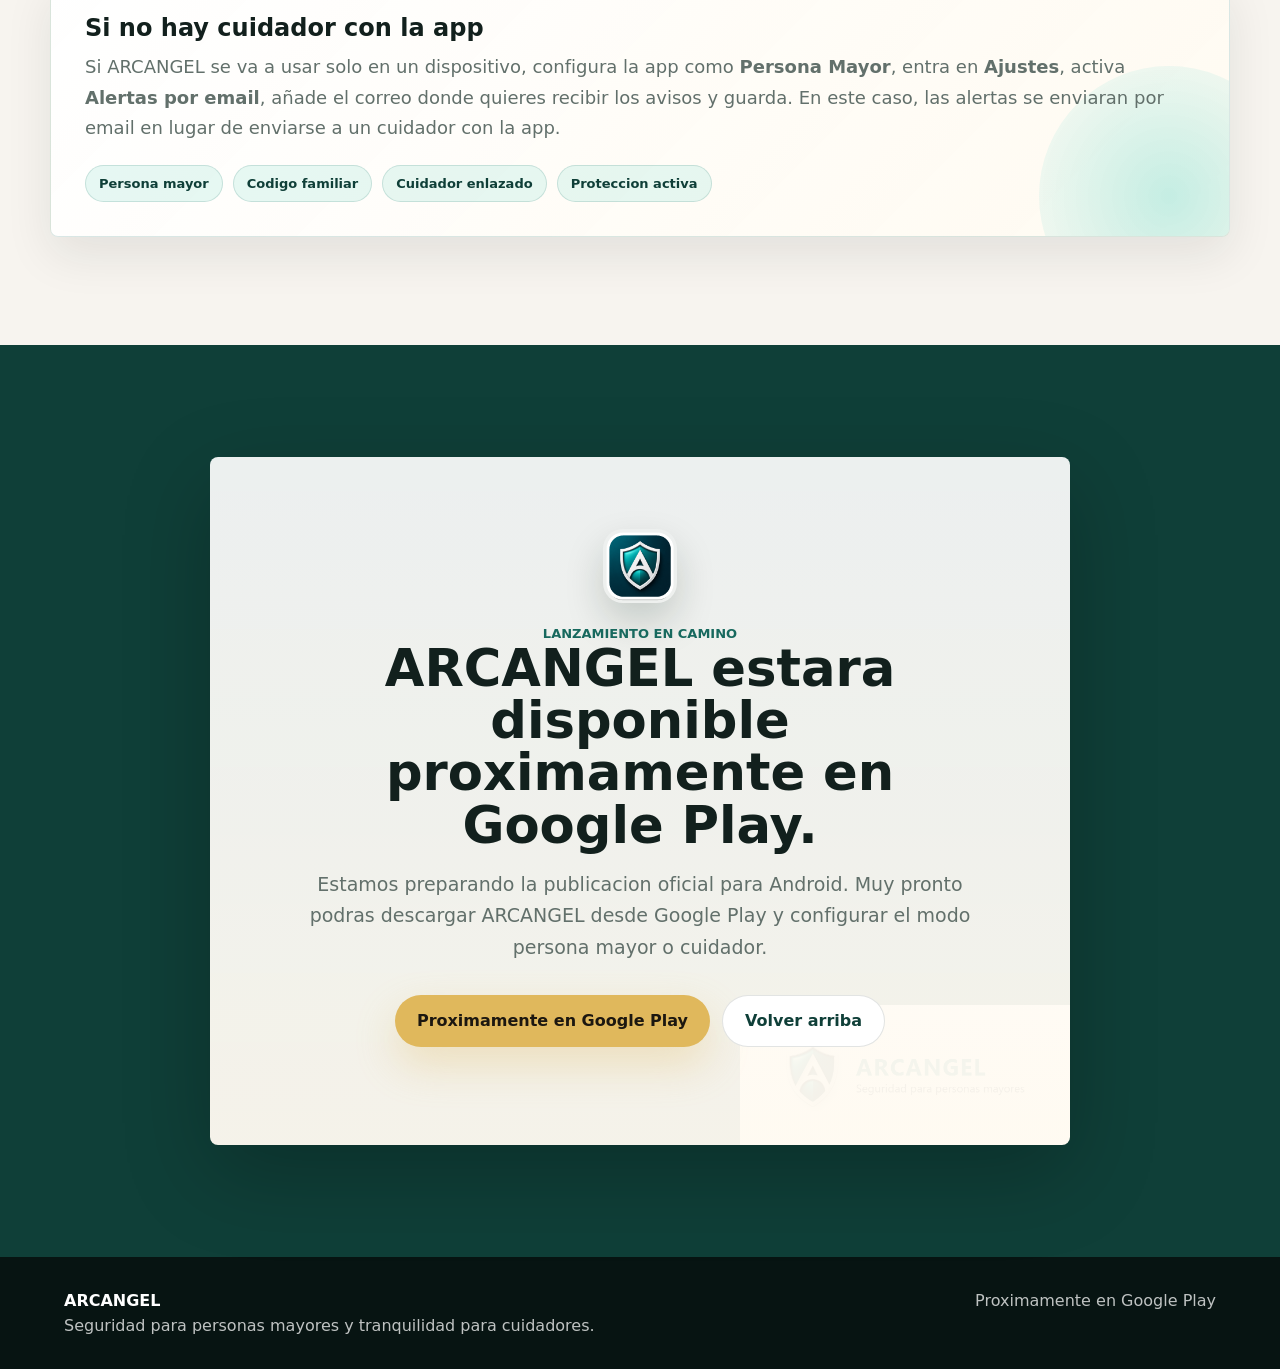
==== commit f0b111d8: "Update caregiver panel phone screenshots" ====
--- a/index.html
+++ b/index.html
@@ -141,10 +141,10 @@
         </div>
         <div class="screen-row reveal">
           <div class="phone-shell mini tilted-left">
-            <img src="assets/screens/caregiver-home.png" alt="Panel de cuidador de ARCANGEL">
+            <img src="assets/screens/caregiver-home.png" alt="Ubicacion de la persona mayor en el panel del cuidador de ARCANGEL">
           </div>
           <div class="phone-shell mini main-screen">
-            <img src="assets/screens/senior-home-dark.png" alt="Pantalla principal oscura de ARCANGEL">
+            <img src="assets/screens/senior-home-dark.png" alt="Personas mayores activas en el panel del cuidador de ARCANGEL">
           </div>
           <div class="insight-panel">
             <span>Flujo familiar</span>
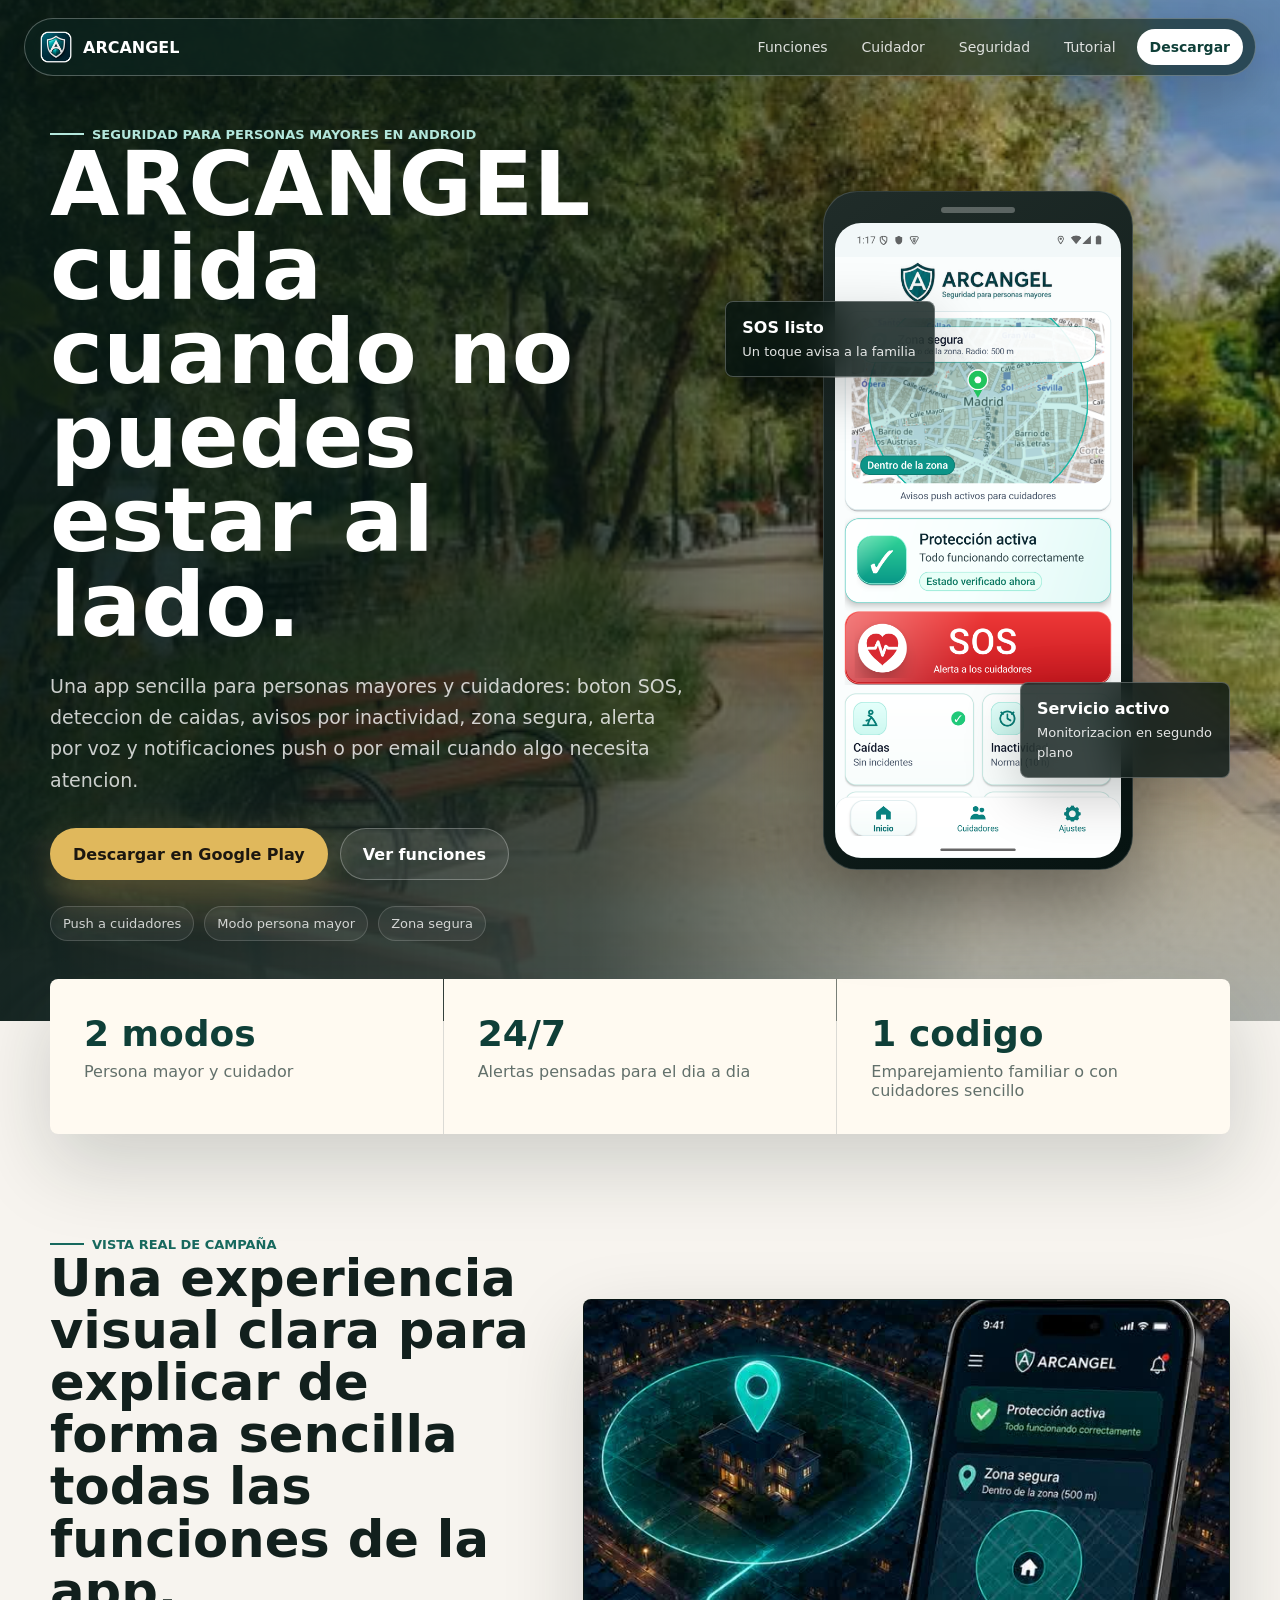
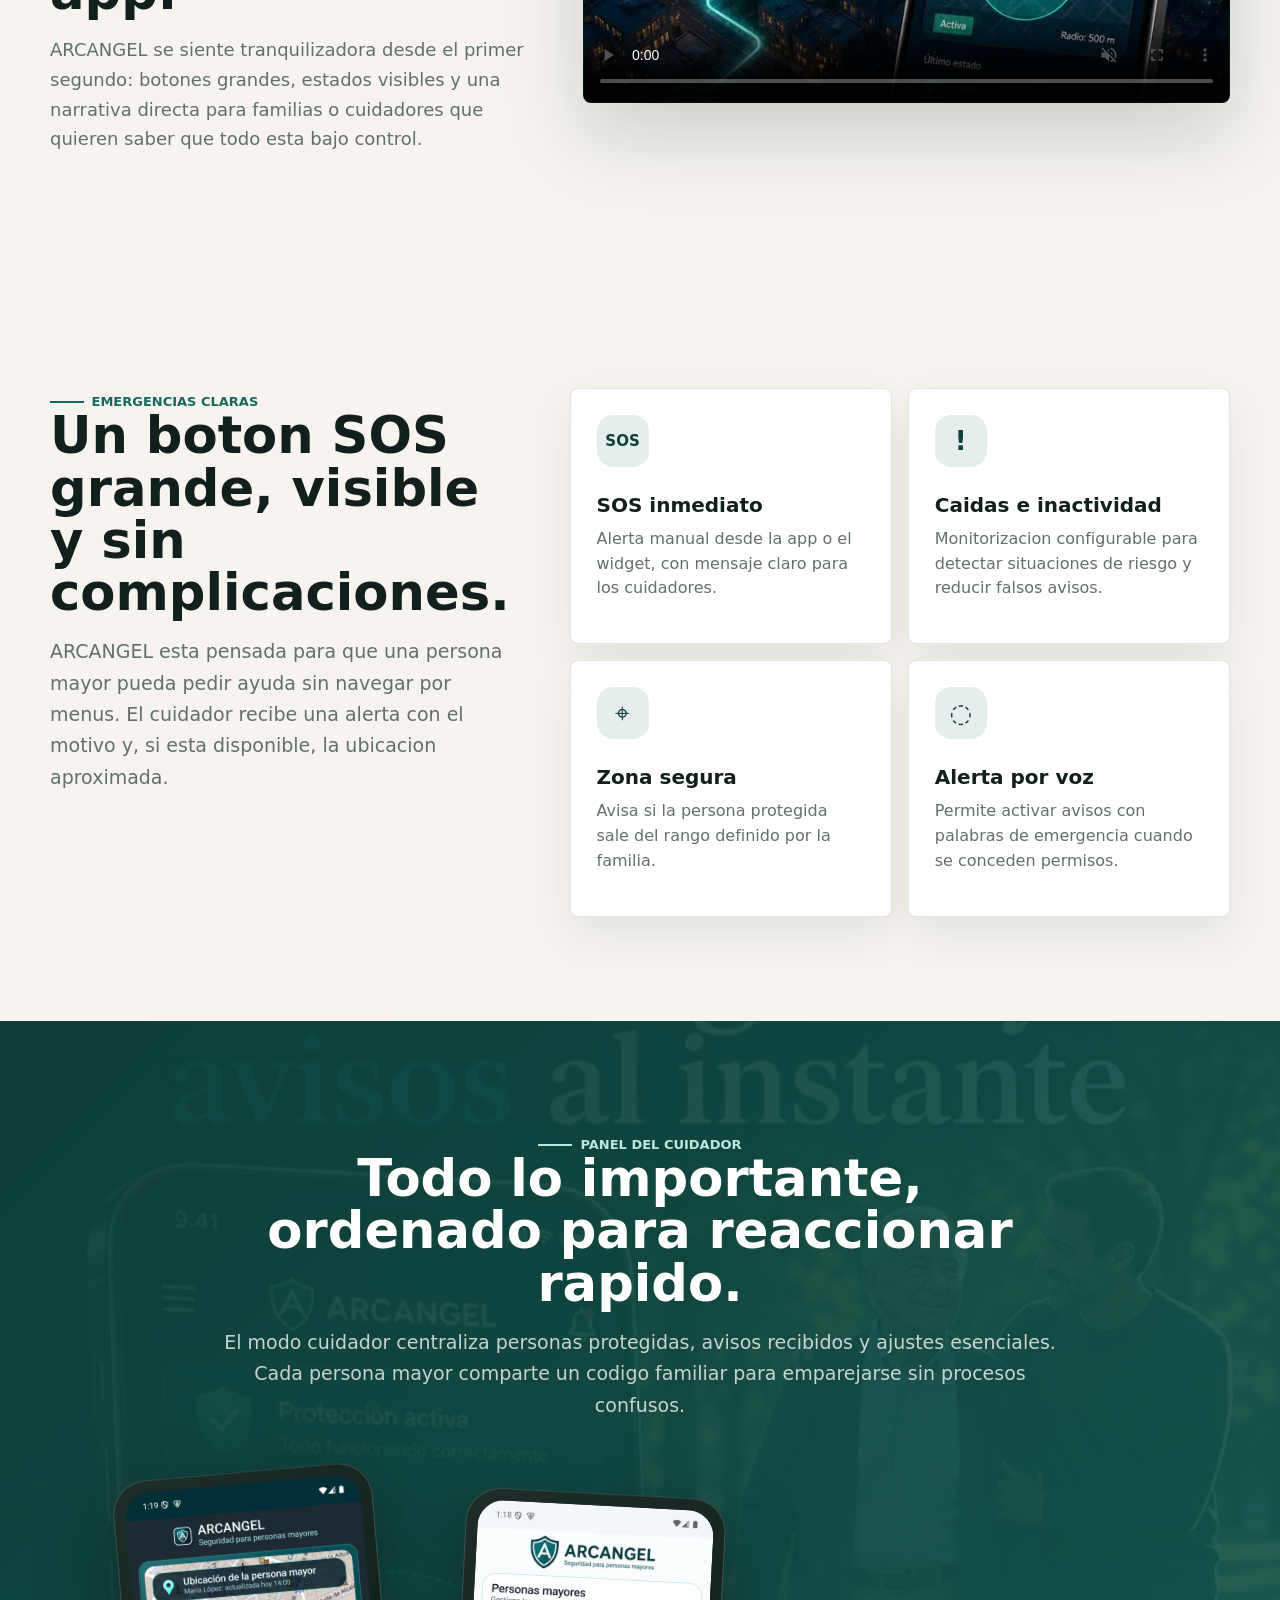
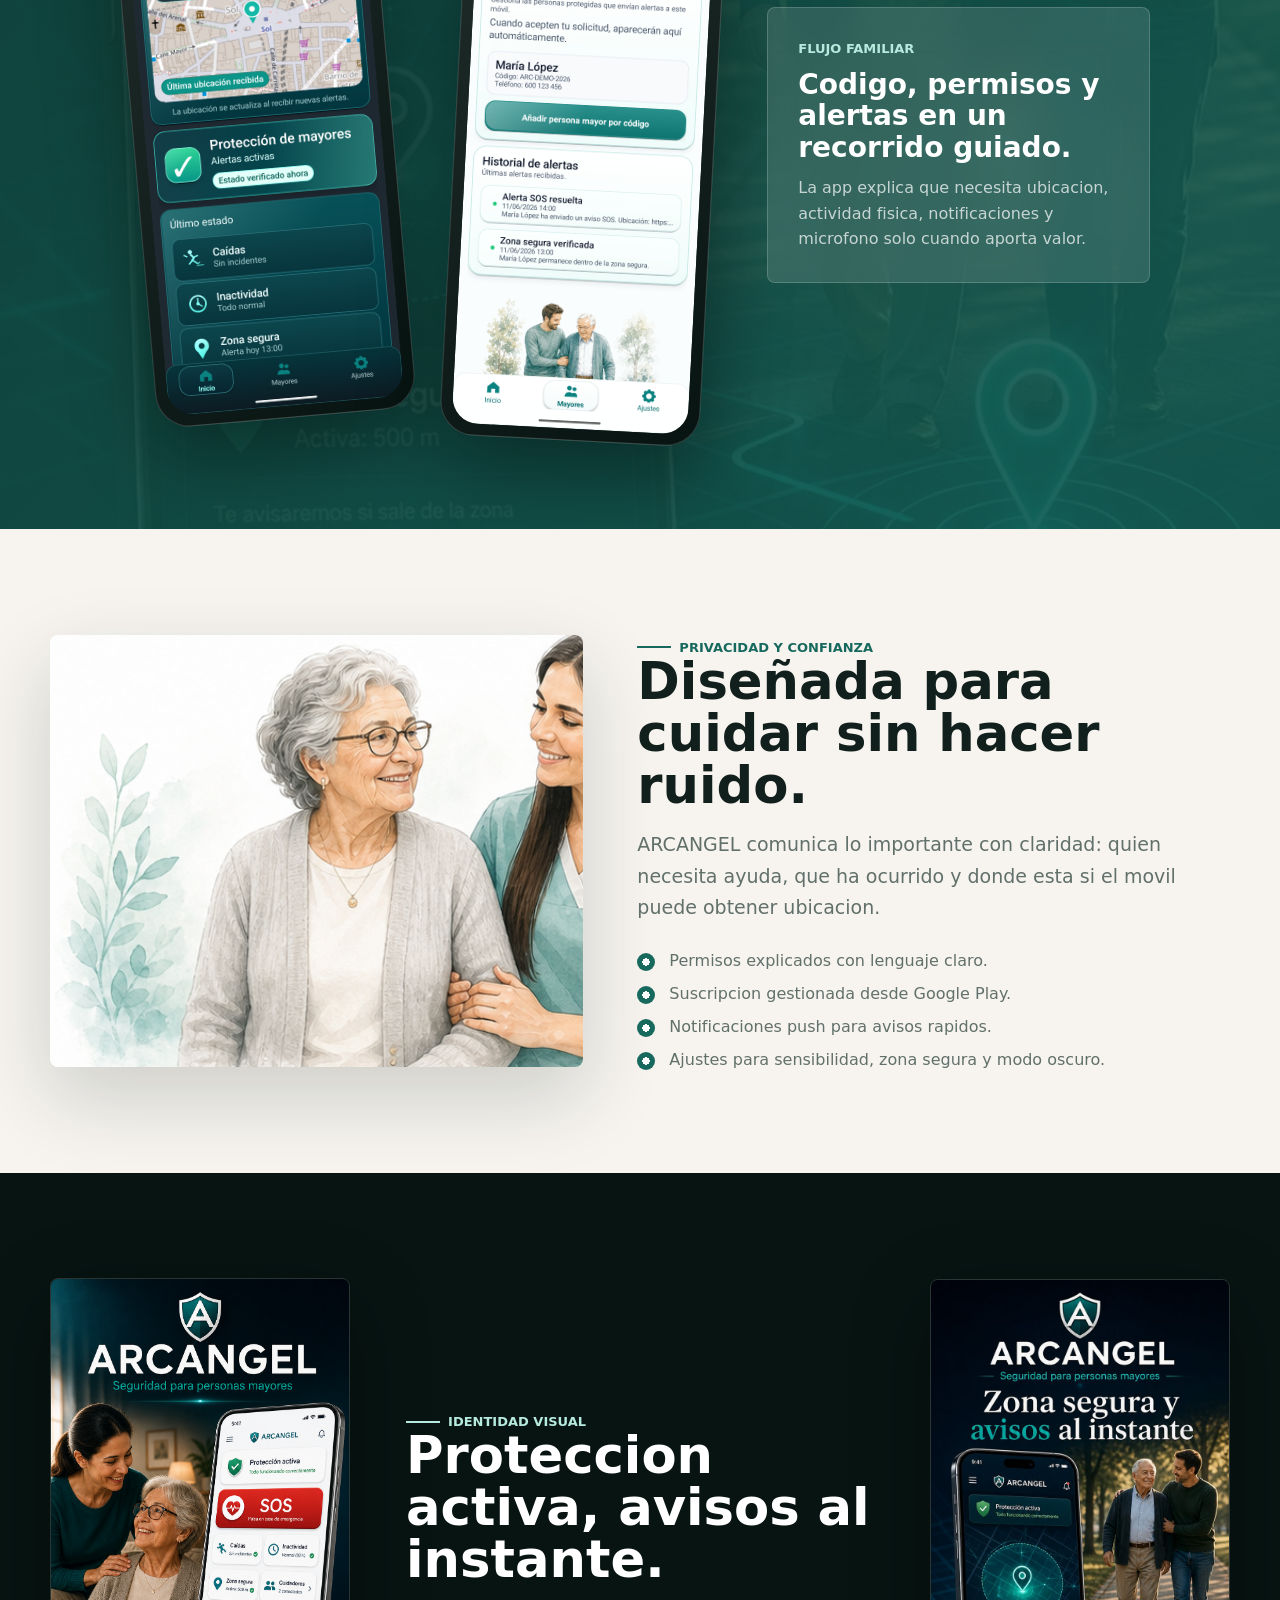
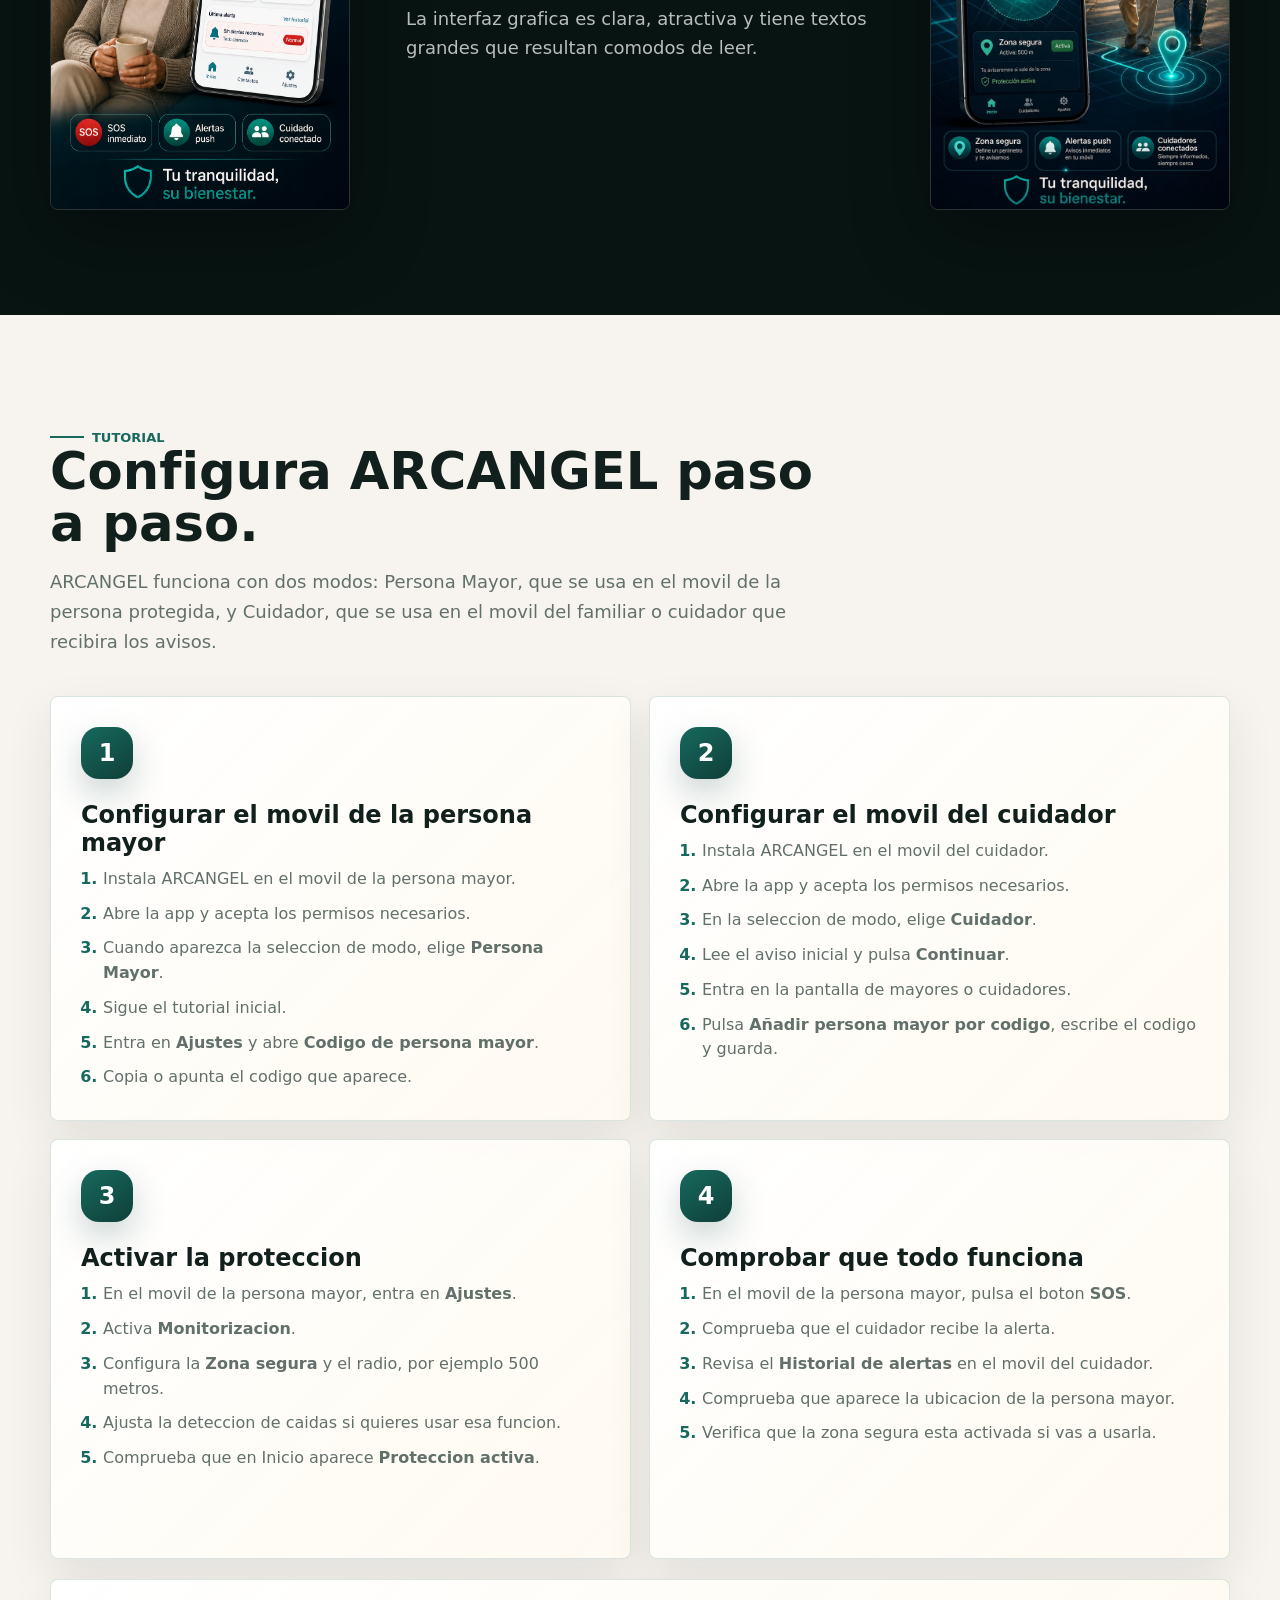
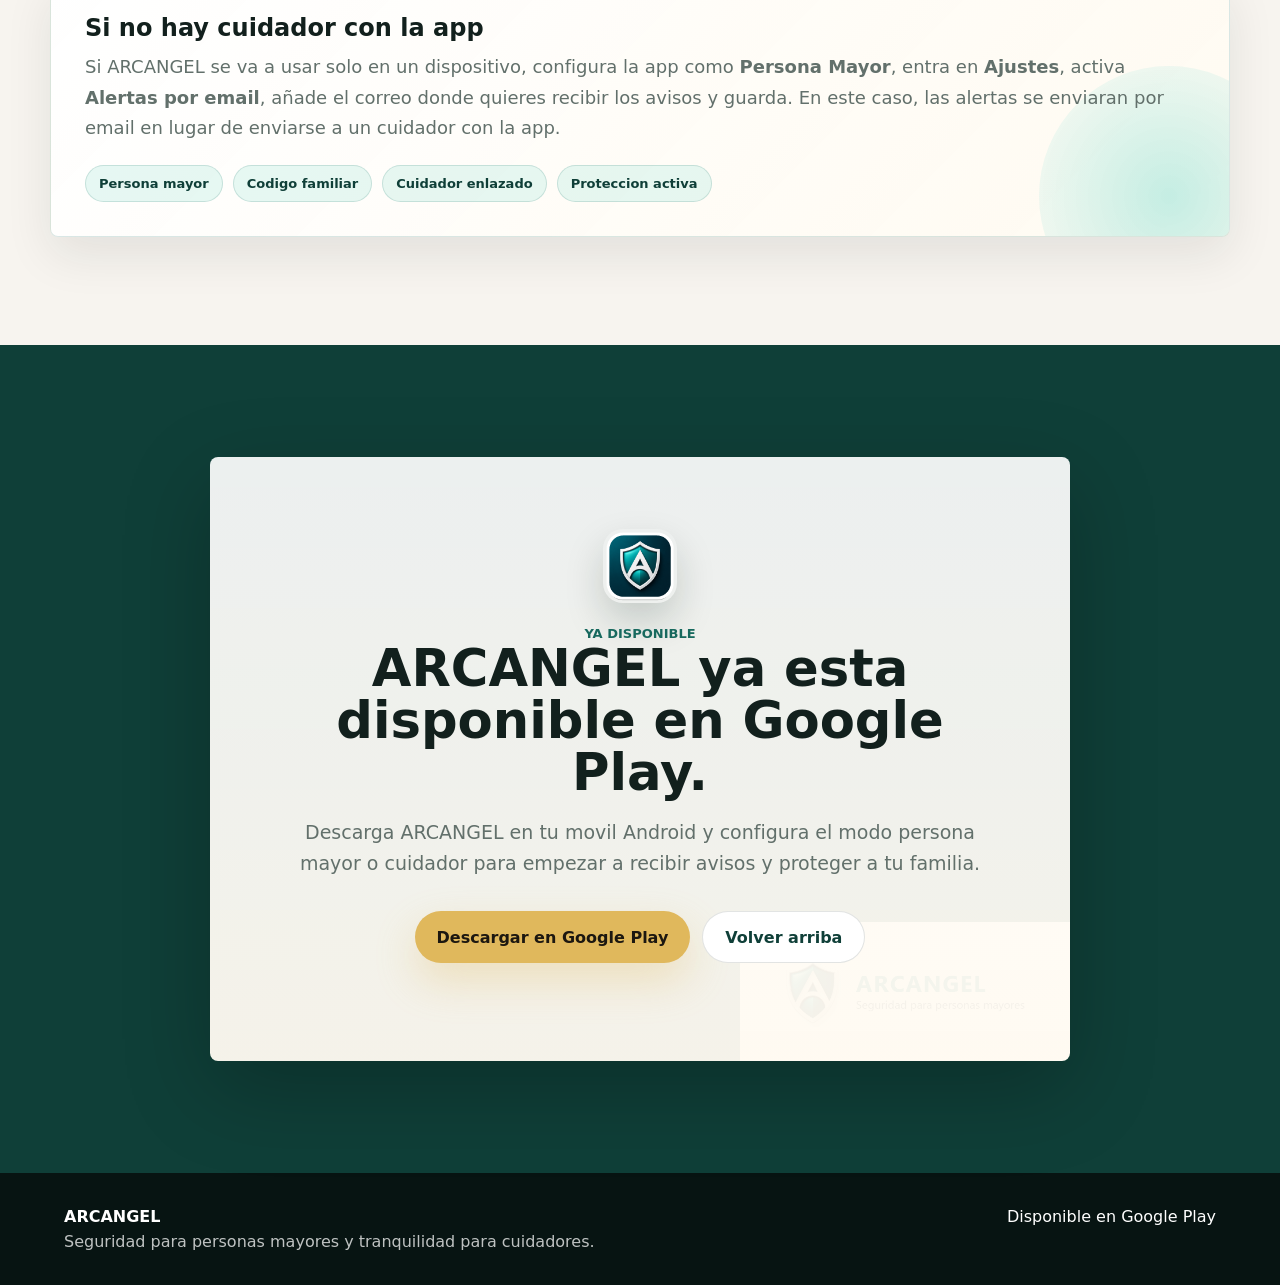
==== commit cd5631f3: "Update website download links for Play Store launch" ====
--- a/index.html
+++ b/index.html
@@ -20,7 +20,7 @@
         <a href="#cuidador">Cuidador</a>
         <a href="#seguridad">Seguridad</a>
         <a href="#tutorial">Tutorial</a>
-        <a class="nav-cta" href="#descargar">Proximamente</a>
+        <a class="nav-cta" href="https://play.google.com/store/apps/details?id=com.elderguard.safety" target="_blank" rel="noopener">Descargar</a>
       </nav>
     </header>
 
@@ -38,7 +38,7 @@
               atencion.
             </p>
             <div class="hero-actions">
-              <a class="button primary" href="#descargar">Proximamente en Google Play</a>
+              <a class="button primary" href="https://play.google.com/store/apps/details?id=com.elderguard.safety" target="_blank" rel="noopener">Descargar en Google Play</a>
               <a class="button ghost" href="#funciones">Ver funciones</a>
             </div>
             <div class="trust-row" aria-label="Funciones destacadas">
@@ -275,15 +275,14 @@
       <section class="download" id="descargar">
         <div class="download-card reveal">
           <img src="assets/app-icon.png" alt="" class="download-icon">
-          <span class="eyebrow">Lanzamiento en camino</span>
-          <h2>ARCANGEL estara disponible proximamente en Google Play.</h2>
-          <p>
-            Estamos preparando la publicacion oficial para Android. Muy pronto
-            podras descargar ARCANGEL desde Google Play y configurar el modo
-            persona mayor o cuidador.
+          <span class="eyebrow">Ya disponible</span>
+          <h2>ARCANGEL ya esta disponible en Google Play.</h2>
+          <p>
+            Descarga ARCANGEL en tu movil Android y configura el modo persona
+            mayor o cuidador para empezar a recibir avisos y proteger a tu familia.
           </p>
           <div class="download-actions">
-            <span class="store-pill">Proximamente en Google Play</span>
+            <a class="store-pill" href="https://play.google.com/store/apps/details?id=com.elderguard.safety" target="_blank" rel="noopener">Descargar en Google Play</a>
             <a class="button light" href="#inicio">Volver arriba</a>
           </div>
         </div>
@@ -295,7 +294,7 @@
         <strong>ARCANGEL</strong>
         <span>Seguridad para personas mayores y tranquilidad para cuidadores.</span>
       </div>
-      <span>Proximamente en Google Play</span>
+      <a href="https://play.google.com/store/apps/details?id=com.elderguard.safety" target="_blank" rel="noopener">Disponible en Google Play</a>
     </footer>
 
     <script src="script.js"></script>
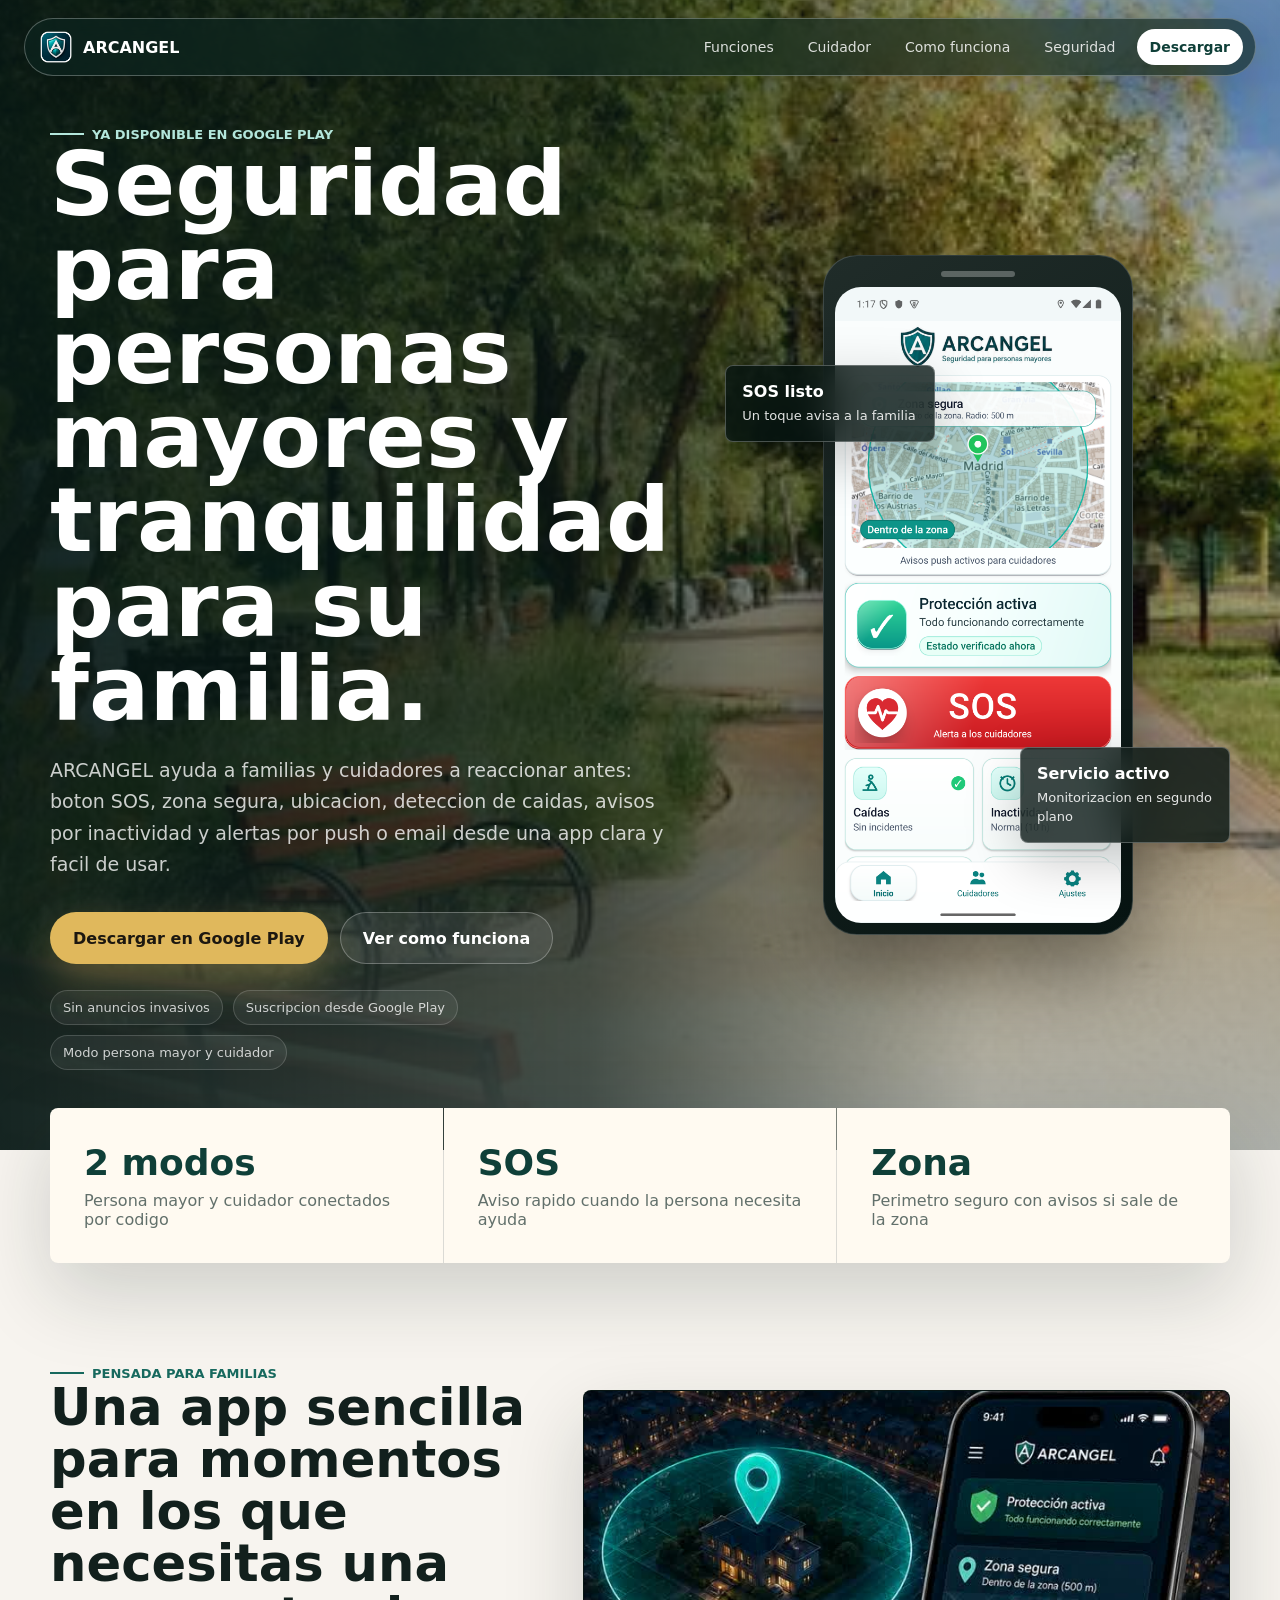
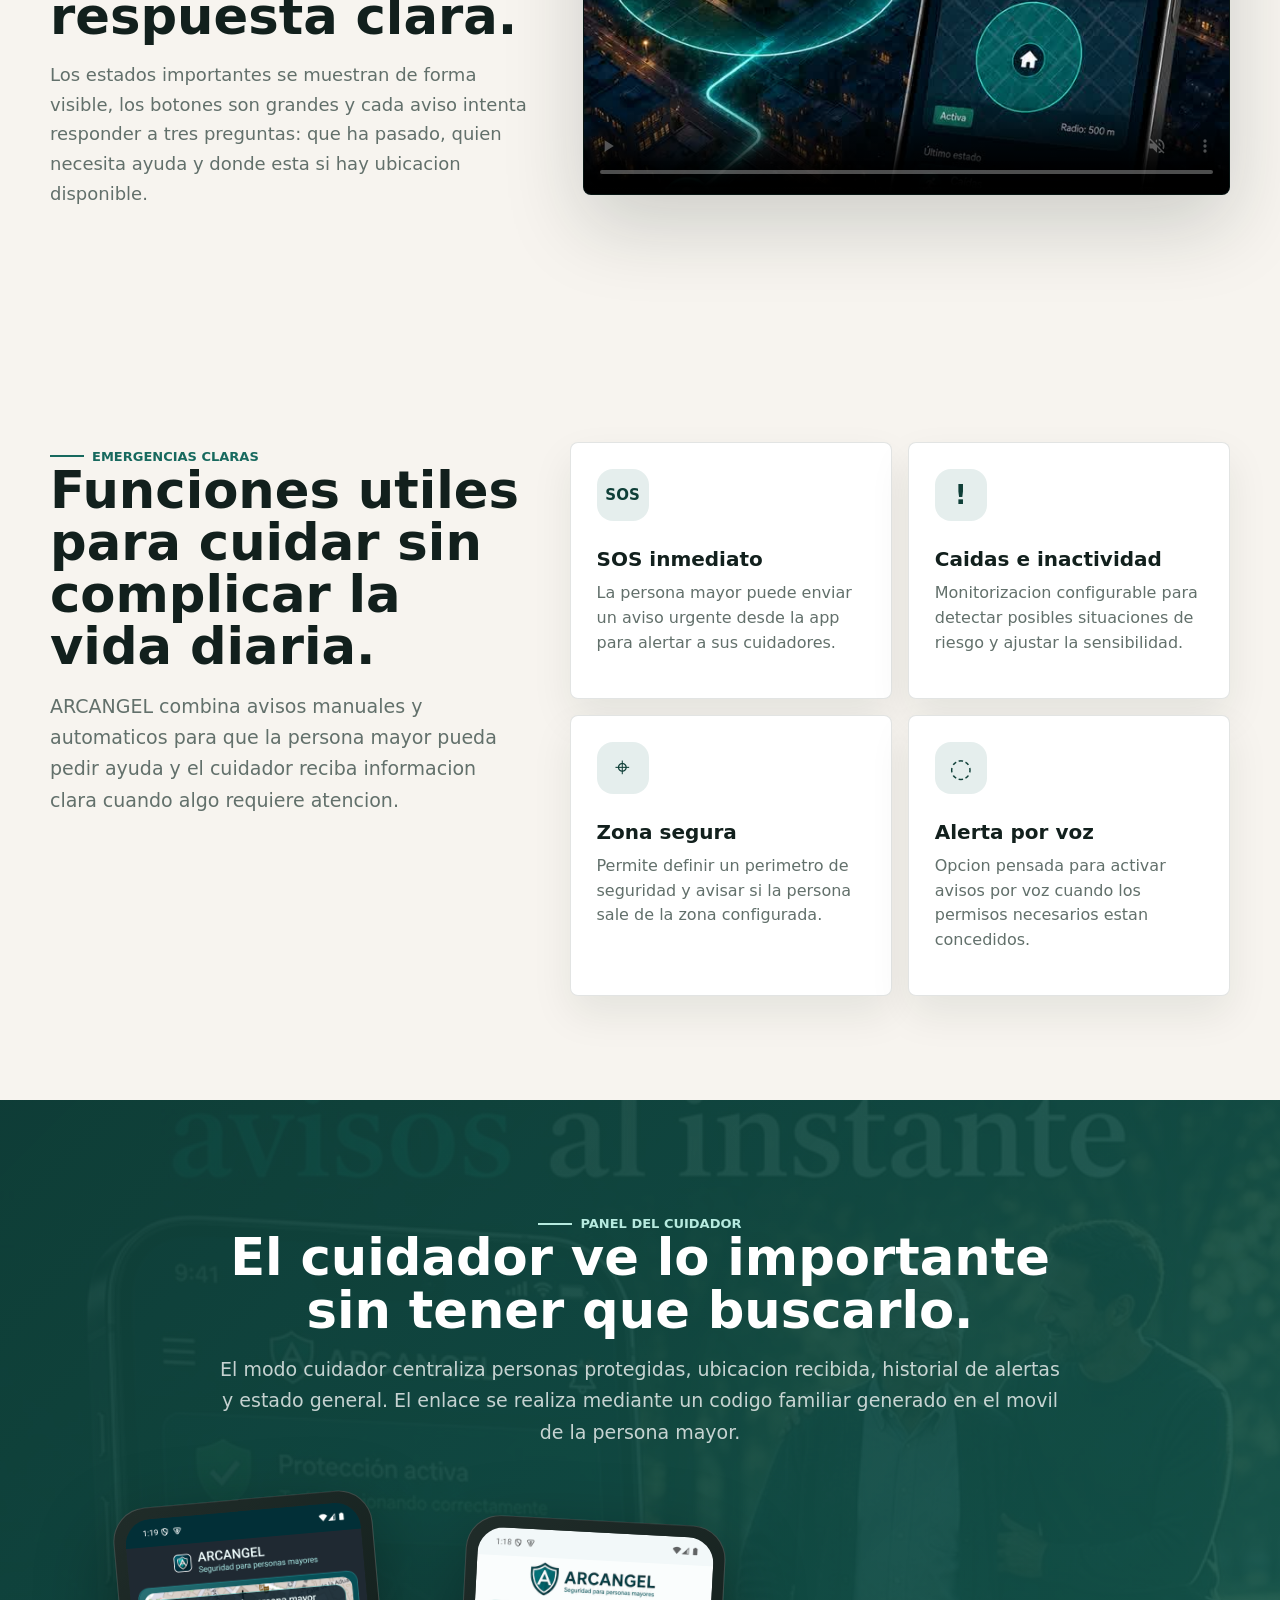
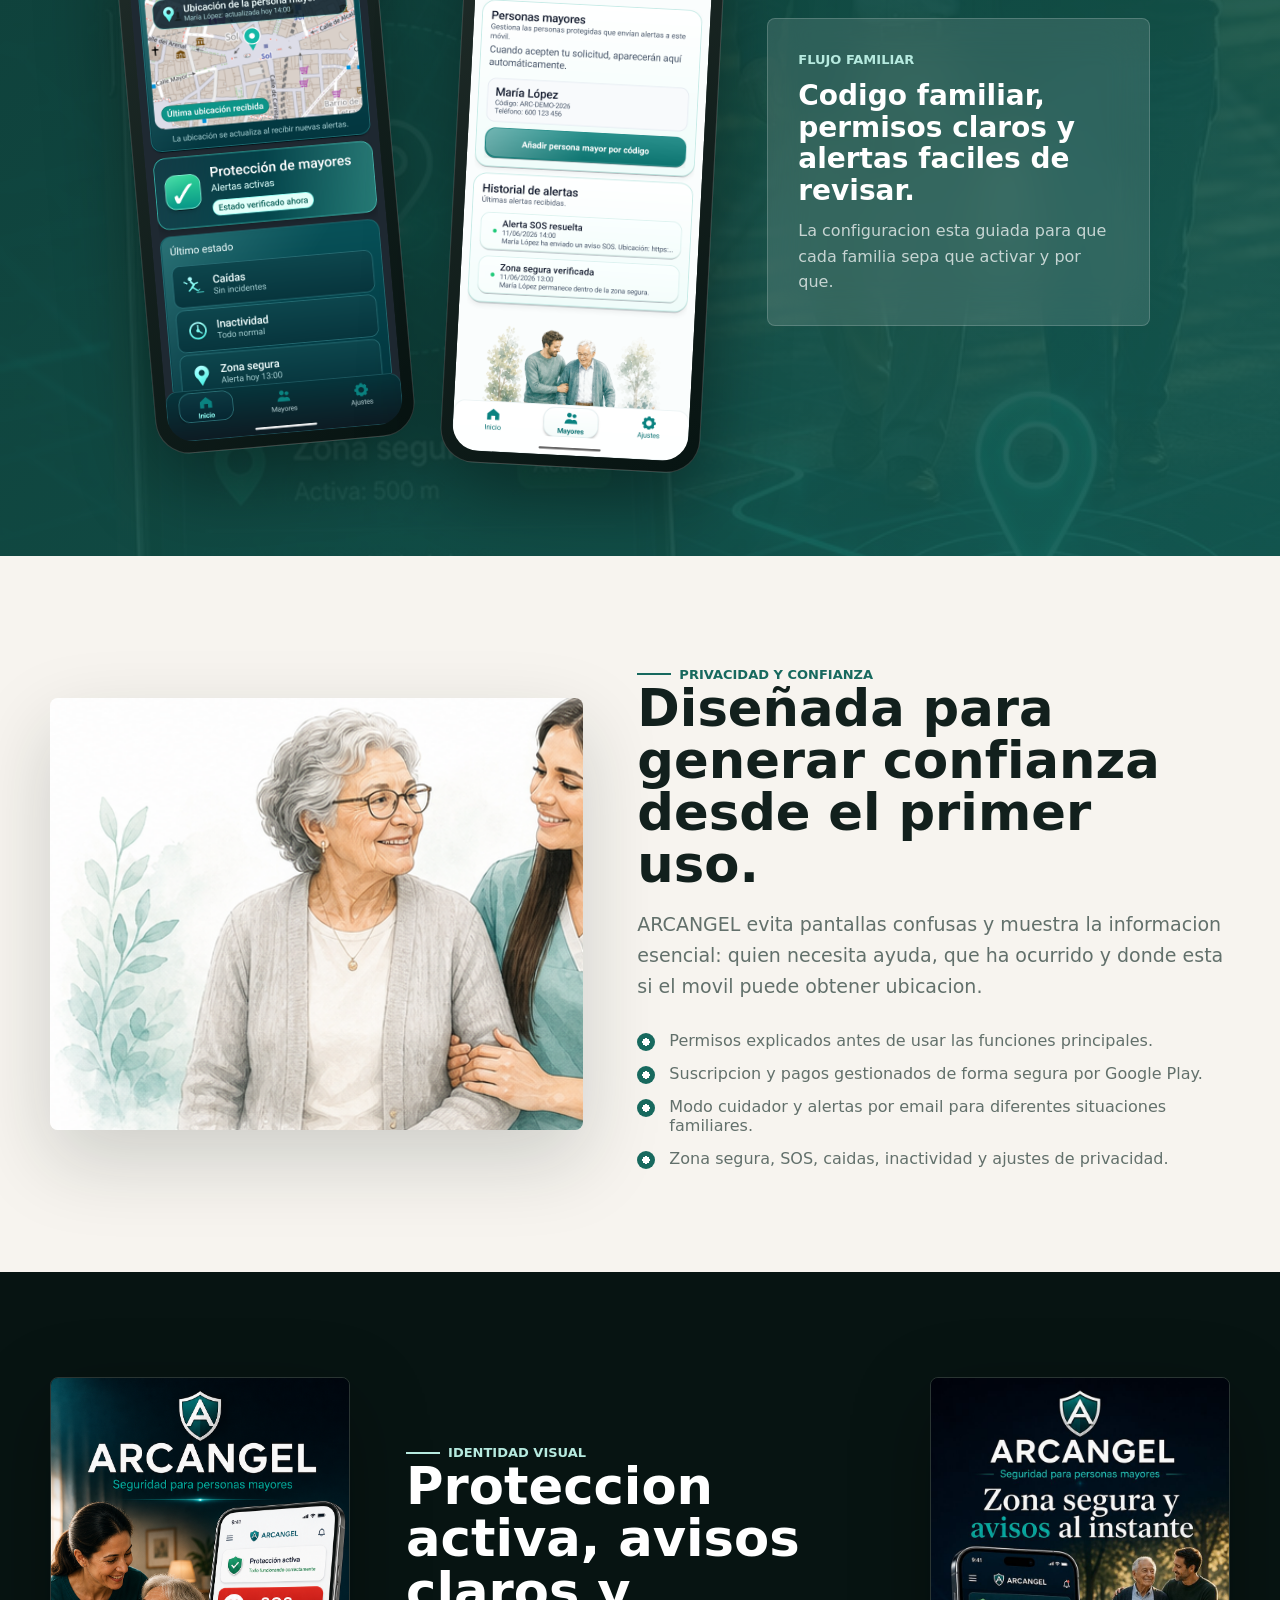
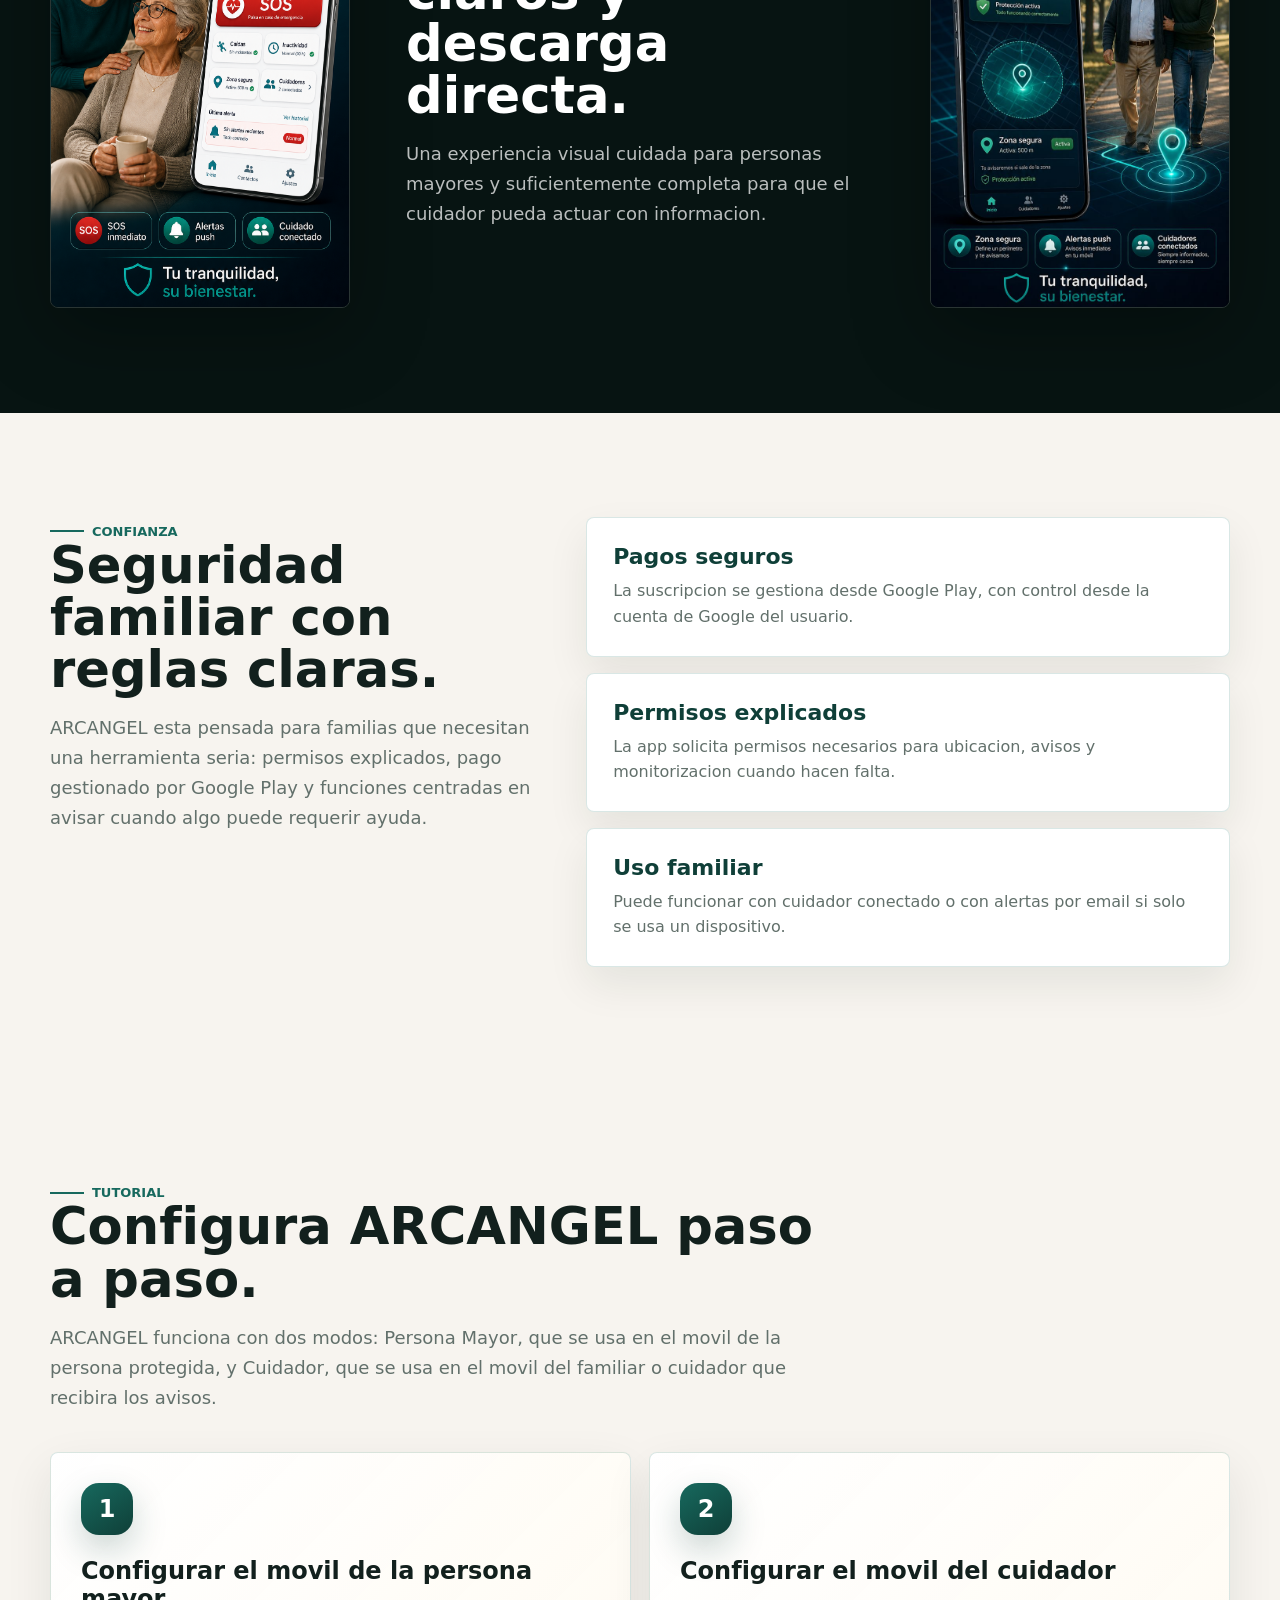
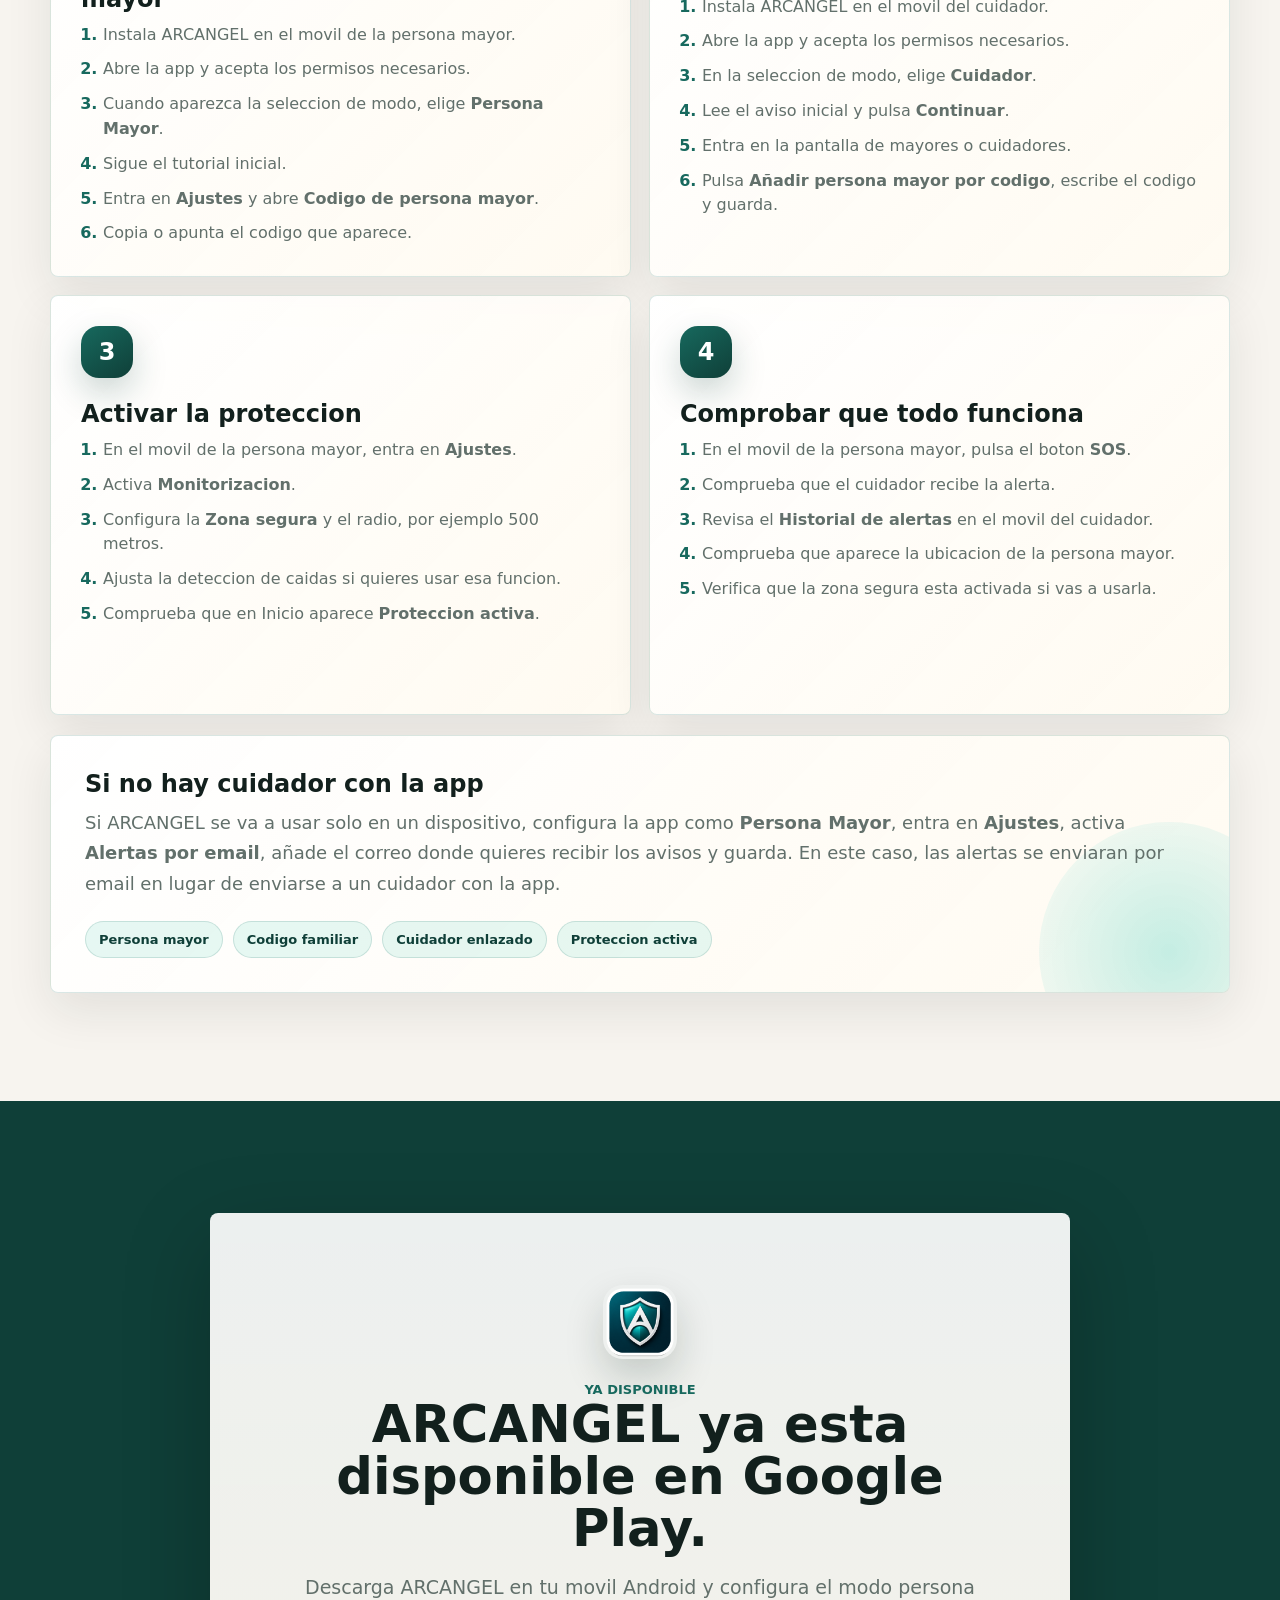
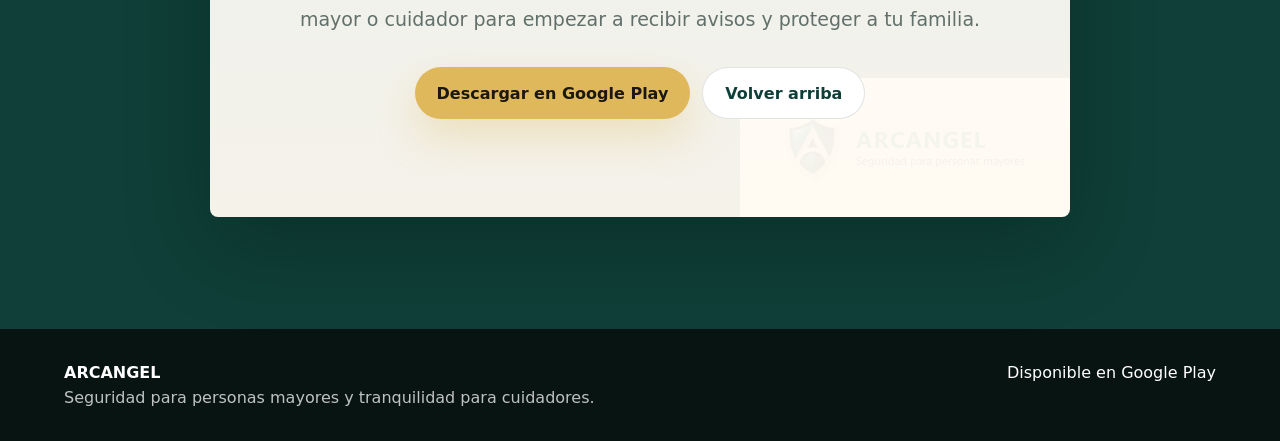
==== commit c33af09d: "Improve website trust content and add how it works page" ====
--- a/index.html
+++ b/index.html
@@ -3,9 +3,11 @@
   <head>
     <meta charset="utf-8">
     <meta name="viewport" content="width=device-width, initial-scale=1">
-    <meta name="description" content="ARCANGEL: app Android de seguridad para personas mayores con SOS, caidas, zona segura, inactividad y alertas a cuidadores.">
+    <meta name="description" content="ARCANGEL es una app Android para cuidar a personas mayores con boton SOS, zona segura, ubicacion, caidas, inactividad y alertas a cuidadores. Disponible en Google Play.">
     <meta name="theme-color" content="#0f3f38">
     <title>ARCANGEL | Seguridad para personas mayores</title>
+    <link rel="icon" type="image/png" href="assets/favicon.png">
+    <link rel="apple-touch-icon" href="assets/app-icon.png">
     <link rel="preload" href="assets/park-header.jpg" as="image">
     <link rel="stylesheet" href="styles.css">
   </head>
@@ -18,8 +20,8 @@
       <nav class="nav" aria-label="Principal">
         <a href="#funciones">Funciones</a>
         <a href="#cuidador">Cuidador</a>
+        <a href="como-funciona.html">Como funciona</a>
         <a href="#seguridad">Seguridad</a>
-        <a href="#tutorial">Tutorial</a>
         <a class="nav-cta" href="https://play.google.com/store/apps/details?id=com.elderguard.safety" target="_blank" rel="noopener">Descargar</a>
       </nav>
     </header>
@@ -29,22 +31,21 @@
         <div class="hero-bg" aria-hidden="true"></div>
         <div class="hero-inner">
           <div class="hero-copy reveal">
-            <span class="eyebrow">Seguridad para personas mayores en Android</span>
-            <h1>ARCANGEL cuida cuando no puedes estar al lado.</h1>
+            <span class="eyebrow">Ya disponible en Google Play</span>
+            <h1>Seguridad para personas mayores y tranquilidad para su familia.</h1>
             <p>
-              Una app sencilla para personas mayores y cuidadores: boton SOS,
-              deteccion de caidas, avisos por inactividad, zona segura, alerta
-              por voz y notificaciones push o por email cuando algo necesita
-              atencion.
+              ARCANGEL ayuda a familias y cuidadores a reaccionar antes: boton SOS,
+              zona segura, ubicacion, deteccion de caidas, avisos por inactividad
+              y alertas por push o email desde una app clara y facil de usar.
             </p>
             <div class="hero-actions">
               <a class="button primary" href="https://play.google.com/store/apps/details?id=com.elderguard.safety" target="_blank" rel="noopener">Descargar en Google Play</a>
-              <a class="button ghost" href="#funciones">Ver funciones</a>
+              <a class="button ghost" href="como-funciona.html">Ver como funciona</a>
             </div>
             <div class="trust-row" aria-label="Funciones destacadas">
-            <span>Push a cuidadores</span>
-            <span>Modo persona mayor</span>
-            <span>Zona segura</span>
+              <span>Sin anuncios invasivos</span>
+              <span>Suscripcion desde Google Play</span>
+              <span>Modo persona mayor y cuidador</span>
             </div>
           </div>
 
@@ -68,26 +69,26 @@
       <section class="section intro-band" aria-label="Resumen">
         <div class="stat reveal">
           <strong>2 modos</strong>
-          <span>Persona mayor y cuidador</span>
+          <span>Persona mayor y cuidador conectados por codigo</span>
         </div>
         <div class="stat reveal">
-          <strong>24/7</strong>
-          <span>Alertas pensadas para el dia a dia</span>
+          <strong>SOS</strong>
+          <span>Aviso rapido cuando la persona necesita ayuda</span>
         </div>
         <div class="stat reveal">
-          <strong>1 codigo</strong>
-          <span>Emparejamiento familiar o con cuidadores sencillo</span>
+          <strong>Zona</strong>
+          <span>Perimetro seguro con avisos si sale de la zona</span>
         </div>
       </section>
 
       <section class="video-feature" aria-label="Video de ARCANGEL">
         <div class="video-copy reveal">
-          <span class="eyebrow dark">Vista real de campaña</span>
-          <h2>Una experiencia visual clara para explicar de forma sencilla todas las funciones de la app.</h2>
-          <p>
-            ARCANGEL se siente tranquilizadora desde el primer segundo:
-            botones grandes, estados visibles y una narrativa directa para familias
-            o cuidadores que quieren saber que todo esta bajo control.
+          <span class="eyebrow dark">Pensada para familias</span>
+          <h2>Una app sencilla para momentos en los que necesitas una respuesta clara.</h2>
+          <p>
+            Los estados importantes se muestran de forma visible, los botones son
+            grandes y cada aviso intenta responder a tres preguntas: que ha pasado,
+            quien necesita ayuda y donde esta si hay ubicacion disponible.
           </p>
         </div>
         <div class="video-frame reveal">
@@ -98,33 +99,33 @@
       <section class="section split" id="funciones">
         <div class="section-copy reveal">
           <span class="eyebrow dark">Emergencias claras</span>
-          <h2>Un boton SOS grande, visible y sin complicaciones.</h2>
-          <p>
-            ARCANGEL esta pensada para que una persona mayor pueda pedir ayuda
-            sin navegar por menus. El cuidador recibe una alerta con el motivo y,
-            si esta disponible, la ubicacion aproximada.
+          <h2>Funciones utiles para cuidar sin complicar la vida diaria.</h2>
+          <p>
+            ARCANGEL combina avisos manuales y automaticos para que la persona
+            mayor pueda pedir ayuda y el cuidador reciba informacion clara cuando
+            algo requiere atencion.
           </p>
         </div>
         <div class="feature-grid">
           <article class="feature-card reveal">
             <span class="icon sos"></span>
             <h3>SOS inmediato</h3>
-            <p>Alerta manual desde la app o el widget, con mensaje claro para los cuidadores.</p>
+            <p>La persona mayor puede enviar un aviso urgente desde la app para alertar a sus cuidadores.</p>
           </article>
           <article class="feature-card reveal">
             <span class="icon fall"></span>
             <h3>Caidas e inactividad</h3>
-            <p>Monitorizacion configurable para detectar situaciones de riesgo y reducir falsos avisos.</p>
+            <p>Monitorizacion configurable para detectar posibles situaciones de riesgo y ajustar la sensibilidad.</p>
           </article>
           <article class="feature-card reveal">
             <span class="icon zone"></span>
             <h3>Zona segura</h3>
-            <p>Avisa si la persona protegida sale del rango definido por la familia.</p>
+            <p>Permite definir un perimetro de seguridad y avisar si la persona sale de la zona configurada.</p>
           </article>
           <article class="feature-card reveal">
             <span class="icon voice"></span>
             <h3>Alerta por voz</h3>
-            <p>Permite activar avisos con palabras de emergencia cuando se conceden permisos.</p>
+            <p>Opcion pensada para activar avisos por voz cuando los permisos necesarios estan concedidos.</p>
           </article>
         </div>
       </section>
@@ -132,11 +133,11 @@
       <section class="showcase" id="cuidador">
         <div class="showcase-copy reveal">
           <span class="eyebrow">Panel del cuidador</span>
-          <h2>Todo lo importante, ordenado para reaccionar rapido.</h2>
-          <p>
-            El modo cuidador centraliza personas protegidas, avisos recibidos y
-            ajustes esenciales. Cada persona mayor comparte un codigo familiar
-            para emparejarse sin procesos confusos.
+          <h2>El cuidador ve lo importante sin tener que buscarlo.</h2>
+          <p>
+            El modo cuidador centraliza personas protegidas, ubicacion recibida,
+            historial de alertas y estado general. El enlace se realiza mediante
+            un codigo familiar generado en el movil de la persona mayor.
           </p>
         </div>
         <div class="screen-row reveal">
@@ -148,8 +149,8 @@
           </div>
           <div class="insight-panel">
             <span>Flujo familiar</span>
-            <strong>Codigo, permisos y alertas en un recorrido guiado.</strong>
-            <p>La app explica que necesita ubicacion, actividad fisica, notificaciones y microfono solo cuando aporta valor.</p>
+            <strong>Codigo familiar, permisos claros y alertas faciles de revisar.</strong>
+            <p>La configuracion esta guiada para que cada familia sepa que activar y por que.</p>
           </div>
         </div>
       </section>
@@ -160,16 +161,17 @@
         </div>
         <div class="proof-copy reveal">
           <span class="eyebrow dark">Privacidad y confianza</span>
-          <h2>Diseñada para cuidar sin hacer ruido.</h2>
-          <p>
-            ARCANGEL comunica lo importante con claridad: quien necesita ayuda,
-            que ha ocurrido y donde esta si el movil puede obtener ubicacion.
+          <h2>Dise&ntilde;ada para generar confianza desde el primer uso.</h2>
+          <p>
+            ARCANGEL evita pantallas confusas y muestra la informacion esencial:
+            quien necesita ayuda, que ha ocurrido y donde esta si el movil puede
+            obtener ubicacion.
           </p>
           <ul class="check-list">
-            <li>Permisos explicados con lenguaje claro.</li>
-            <li>Suscripcion gestionada desde Google Play.</li>
-            <li>Notificaciones push para avisos rapidos.</li>
-            <li>Ajustes para sensibilidad, zona segura y modo oscuro.</li>
+            <li>Permisos explicados antes de usar las funciones principales.</li>
+            <li>Suscripcion y pagos gestionados de forma segura por Google Play.</li>
+            <li>Modo cuidador y alertas por email para diferentes situaciones familiares.</li>
+            <li>Zona segura, SOS, caidas, inactividad y ajustes de privacidad.</li>
           </ul>
         </div>
       </section>
@@ -180,15 +182,41 @@
         </article>
         <article class="campaign-text reveal">
           <span class="eyebrow">Identidad visual</span>
-          <h2>Proteccion activa, avisos al instante.</h2>
-          <p>
-            La interfaz grafica es clara, atractiva y tiene textos grandes que
-            resultan comodos de leer.
+          <h2>Proteccion activa, avisos claros y descarga directa.</h2>
+          <p>
+            Una experiencia visual cuidada para personas mayores y suficientemente
+            completa para que el cuidador pueda actuar con informacion.
           </p>
         </article>
         <article class="campaign-card reveal">
           <img src="assets/campaign/ad-zone.jpg" alt="Creatividad de zona segura de ARCANGEL">
         </article>
+      </section>
+
+      <section class="trust-section" aria-label="Garantias de confianza">
+        <div class="trust-copy reveal">
+          <span class="eyebrow dark">Confianza</span>
+          <h2>Seguridad familiar con reglas claras.</h2>
+          <p>
+            ARCANGEL esta pensada para familias que necesitan una herramienta seria:
+            permisos explicados, pago gestionado por Google Play y funciones centradas
+            en avisar cuando algo puede requerir ayuda.
+          </p>
+        </div>
+        <div class="trust-grid">
+          <article class="trust-card reveal">
+            <strong>Pagos seguros</strong>
+            <p>La suscripcion se gestiona desde Google Play, con control desde la cuenta de Google del usuario.</p>
+          </article>
+          <article class="trust-card reveal">
+            <strong>Permisos explicados</strong>
+            <p>La app solicita permisos necesarios para ubicacion, avisos y monitorizacion cuando hacen falta.</p>
+          </article>
+          <article class="trust-card reveal">
+            <strong>Uso familiar</strong>
+            <p>Puede funcionar con cuidador conectado o con alertas por email si solo se usa un dispositivo.</p>
+          </article>
+        </div>
       </section>
 
       <section class="tutorial-section" id="tutorial" aria-label="Tutorial de configuracion de ARCANGEL">
--- a/styles.css
+++ b/styles.css
@@ -713,6 +713,170 @@
   font-weight: 850;
 }
 
+.trust-section,
+.how-steps,
+.mode-section,
+.faq-section {
+  width: min(1180px, calc(100% - 40px));
+  margin: 0 auto;
+  padding: 104px 0;
+}
+
+.trust-section {
+  display: grid;
+  grid-template-columns: 0.78fr 1fr;
+  gap: 34px;
+  align-items: start;
+}
+
+.trust-copy p,
+.faq-copy p {
+  color: var(--muted);
+  font-size: 18px;
+  line-height: 1.65;
+}
+
+.trust-grid,
+.faq-grid {
+  display: grid;
+  gap: 16px;
+}
+
+.trust-card,
+.faq-card,
+.mode-card {
+  border: 1px solid rgba(23, 105, 94, 0.16);
+  border-radius: 8px;
+  background: #fff;
+  box-shadow: 0 18px 42px rgba(18, 32, 29, 0.08);
+}
+
+.trust-card,
+.faq-card {
+  padding: 26px;
+}
+
+.trust-card strong {
+  display: block;
+  margin-bottom: 9px;
+  color: var(--green);
+  font-size: 22px;
+}
+
+.trust-card p,
+.faq-card p,
+.mode-card p {
+  margin-bottom: 0;
+  color: var(--muted);
+  line-height: 1.6;
+}
+
+.how-hero {
+  display: grid;
+  grid-template-columns: minmax(0, 0.95fr) minmax(320px, 0.58fr);
+  gap: 42px;
+  align-items: center;
+  width: min(1180px, calc(100% - 40px));
+  min-height: 88vh;
+  margin: 0 auto;
+  padding: 132px 0 82px;
+}
+
+.how-hero::before {
+  content: "";
+  position: absolute;
+  inset: 0 0 auto;
+  height: 58vh;
+  z-index: -1;
+  background:
+    linear-gradient(135deg, rgba(15, 63, 56, 0.96), rgba(9, 28, 25, 0.92)),
+    url("assets/park-header.jpg") center / cover no-repeat;
+}
+
+.how-copy {
+  color: #fff;
+}
+
+.how-copy p {
+  max-width: 720px;
+  color: rgba(255, 255, 255, 0.78);
+  font-size: 19px;
+  line-height: 1.65;
+}
+
+.how-phone {
+  min-height: 570px;
+}
+
+.how-steps {
+  display: grid;
+  gap: 16px;
+  padding-top: 20px;
+}
+
+.how-step {
+  display: grid;
+  grid-template-columns: 76px 1fr;
+  gap: 22px;
+  align-items: start;
+  padding: 28px;
+  border: 1px solid var(--line);
+  border-radius: 8px;
+  background: #fff;
+  box-shadow: 0 18px 42px rgba(18, 32, 29, 0.08);
+}
+
+.how-step > span {
+  display: grid;
+  place-items: center;
+  width: 58px;
+  height: 58px;
+  border-radius: 18px;
+  color: #fff;
+  background: linear-gradient(145deg, var(--green-2), var(--green));
+  font-size: 26px;
+  font-weight: 900;
+}
+
+.how-step h2 {
+  margin-bottom: 8px;
+  font-size: clamp(24px, 3vw, 36px);
+}
+
+.how-step p {
+  margin-bottom: 0;
+  color: var(--muted);
+  font-size: 18px;
+  line-height: 1.6;
+}
+
+.mode-section {
+  display: grid;
+  grid-template-columns: repeat(2, minmax(0, 1fr));
+  gap: 18px;
+  padding-top: 0;
+}
+
+.mode-card {
+  padding: 34px;
+  background:
+    linear-gradient(135deg, rgba(255, 255, 255, 0.97), rgba(182, 234, 223, 0.22)),
+    #fff;
+}
+
+.faq-section {
+  padding-top: 0;
+}
+
+.faq-copy {
+  max-width: 760px;
+  margin-bottom: 30px;
+}
+
+.faq-grid {
+  grid-template-columns: repeat(3, minmax(0, 1fr));
+}
+
 .download-card {
   width: min(860px, 100%);
   margin: 0 auto;
@@ -812,7 +976,11 @@
   .screen-row,
   .video-feature,
   .campaign-strip,
-  .tutorial-grid {
+  .tutorial-grid,
+  .trust-section,
+  .how-hero,
+  .mode-section,
+  .faq-grid {
     grid-template-columns: 1fr;
   }
 
@@ -854,6 +1022,14 @@
 
   .tutorial-card {
     min-height: auto;
+  }
+
+  .how-phone {
+    min-height: auto;
+  }
+
+  .how-step {
+    grid-template-columns: 1fr;
   }
 }
 
@@ -893,7 +1069,11 @@
   .section,
   .showcase,
   .video-feature,
-  .campaign-strip {
+  .campaign-strip,
+  .trust-section,
+  .how-steps,
+  .mode-section,
+  .faq-section {
     padding-block: 76px;
   }
 
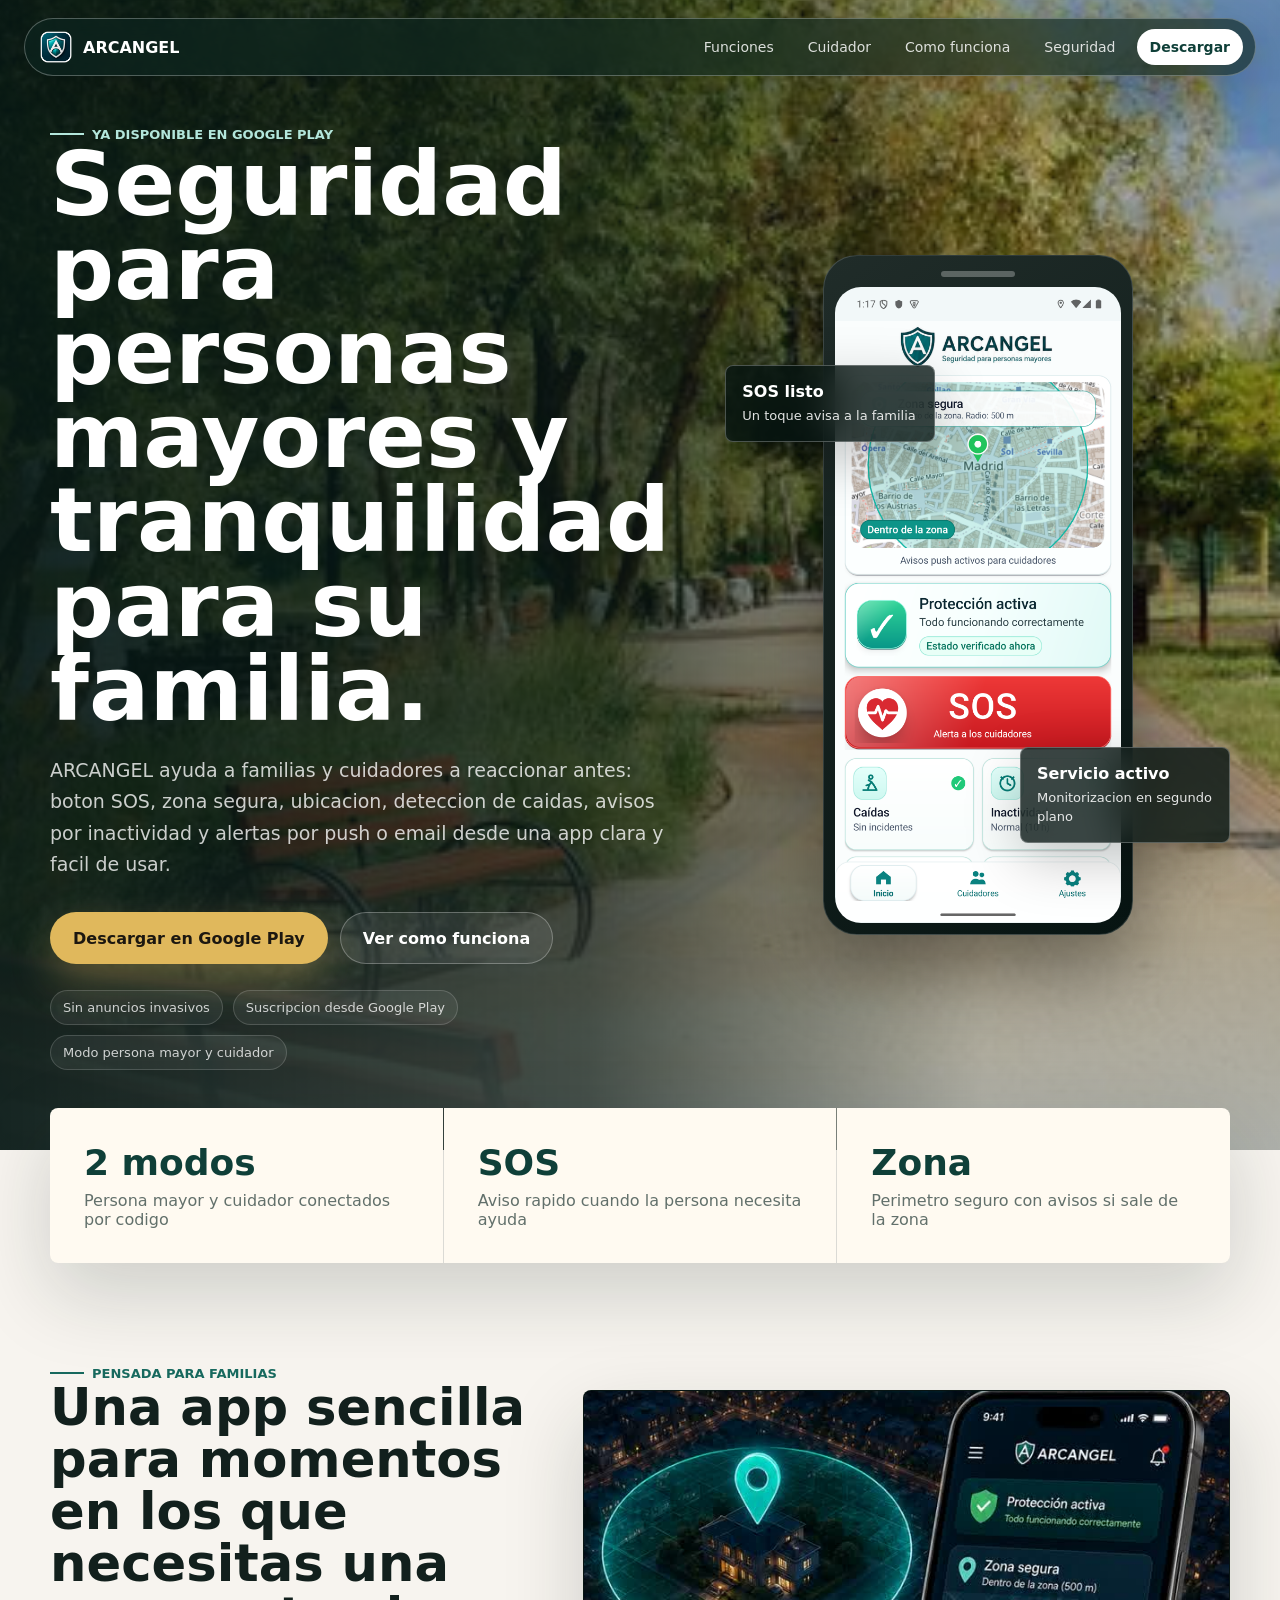
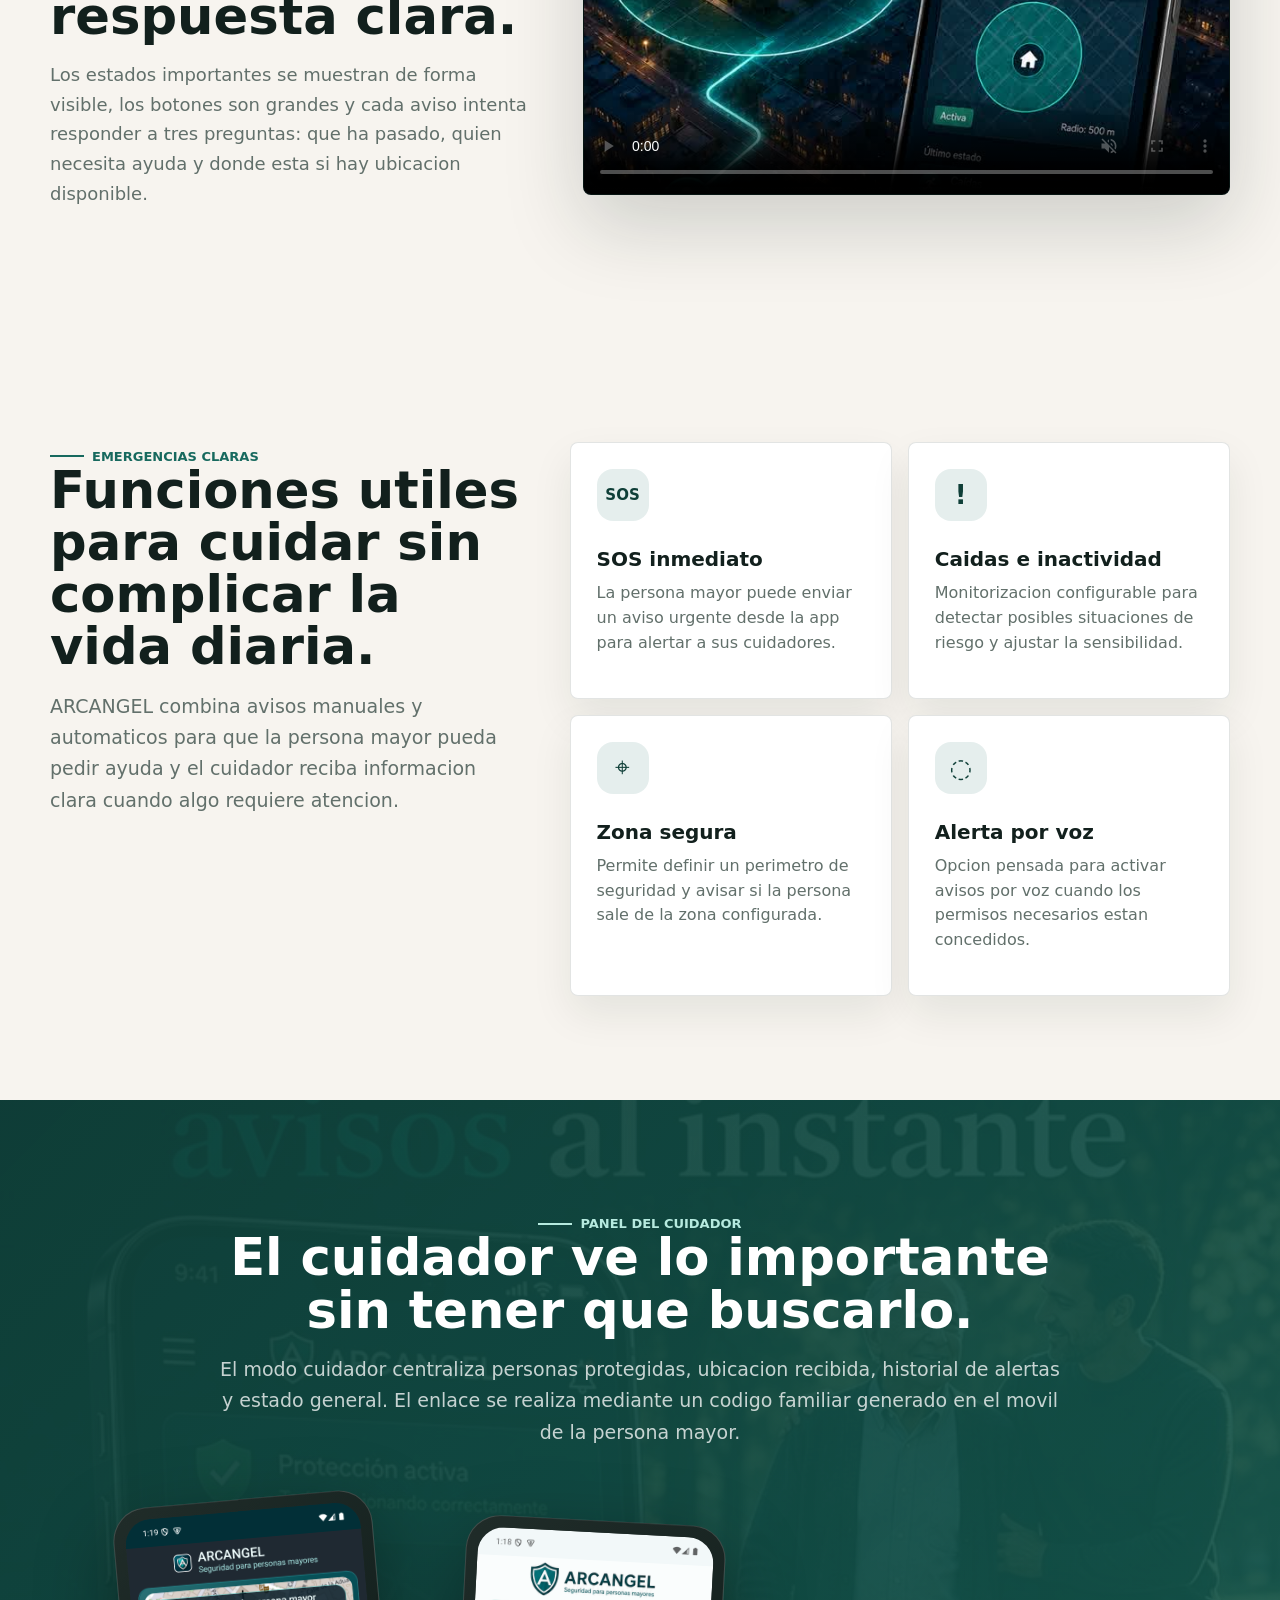
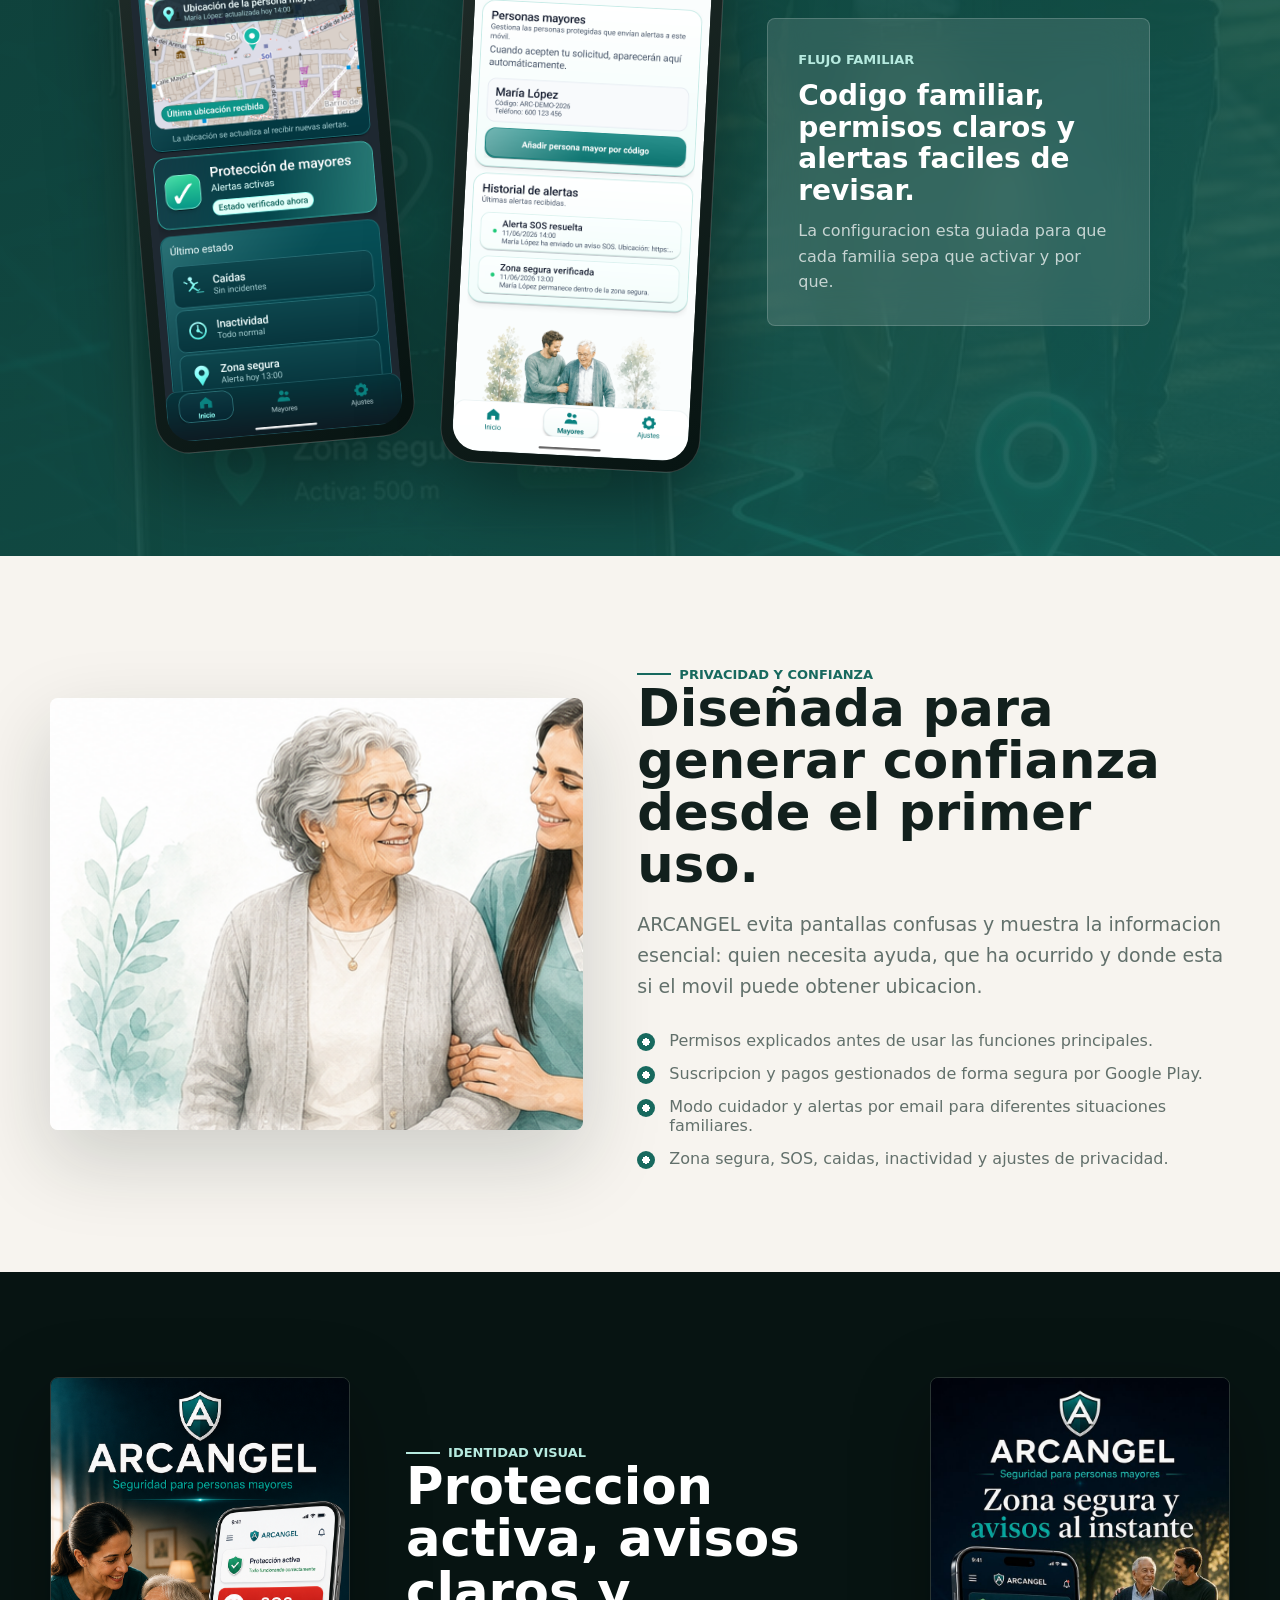
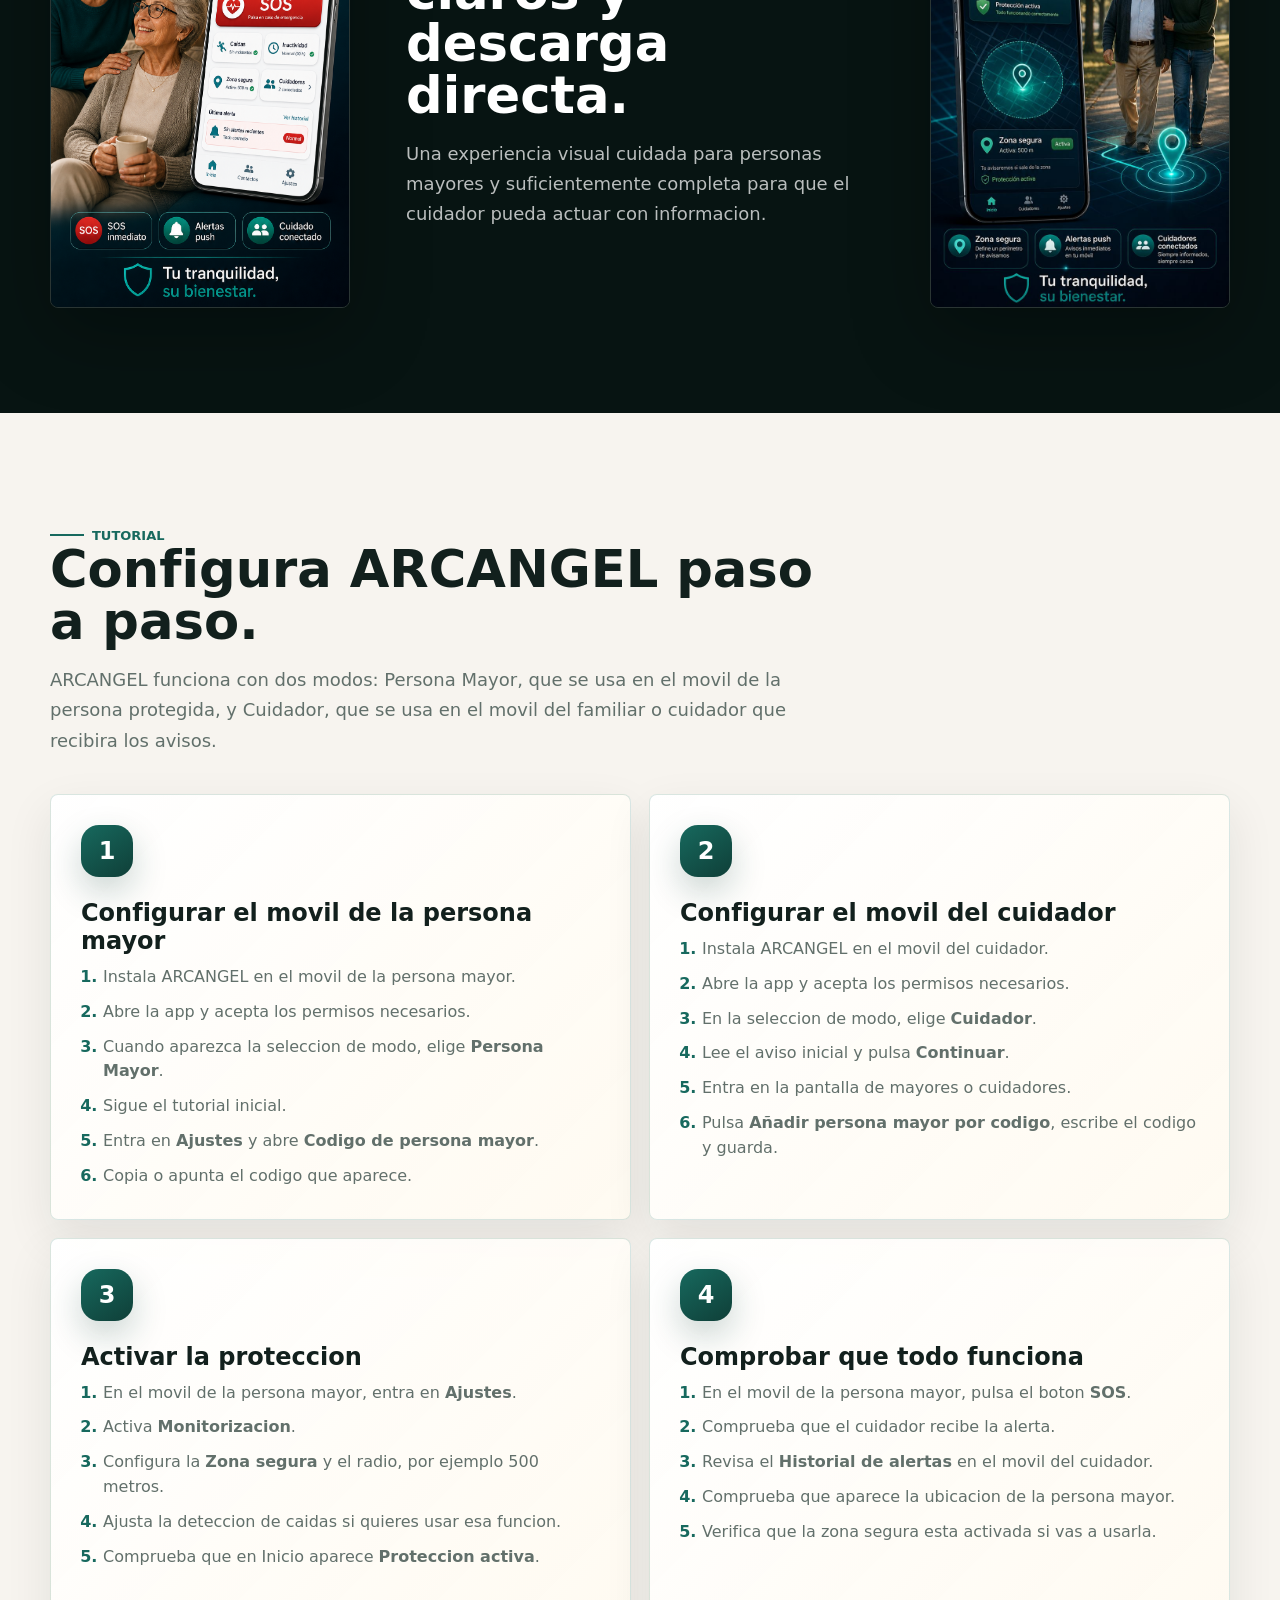
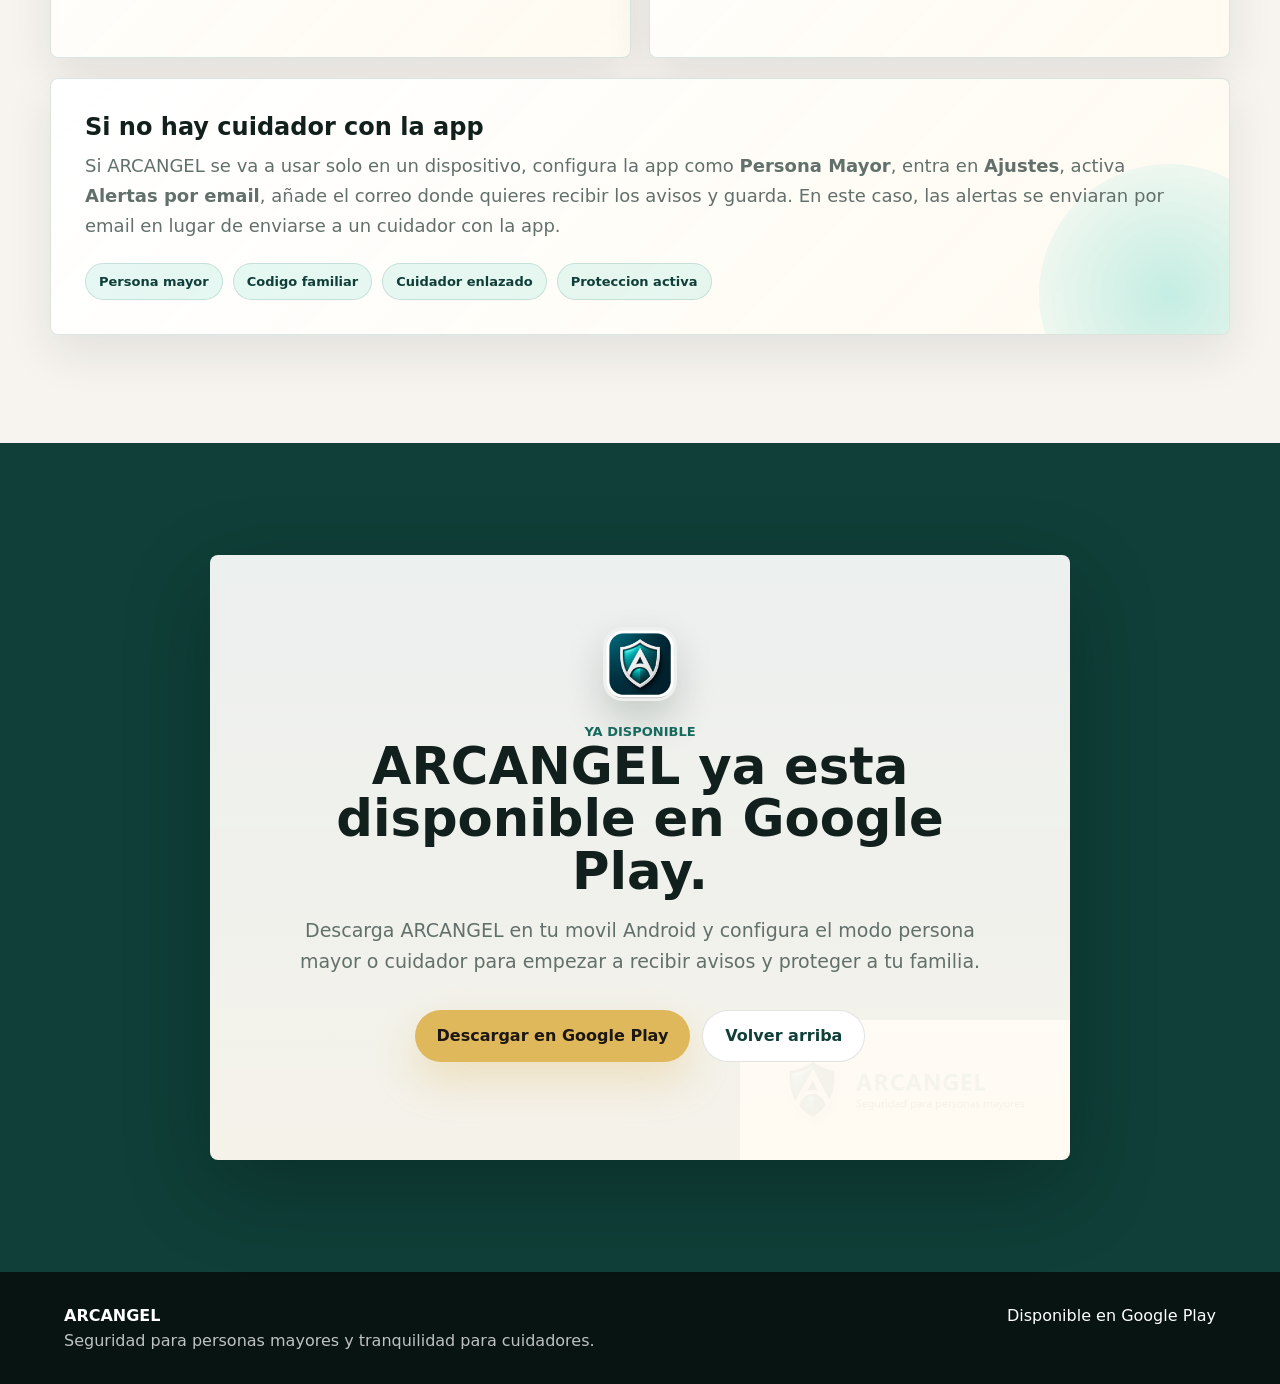
==== commit e95a990c: "Remove duplicate trust section" ====
--- a/index.html
+++ b/index.html
@@ -193,32 +193,6 @@
         </article>
       </section>
 
-      <section class="trust-section" aria-label="Garantias de confianza">
-        <div class="trust-copy reveal">
-          <span class="eyebrow dark">Confianza</span>
-          <h2>Seguridad familiar con reglas claras.</h2>
-          <p>
-            ARCANGEL esta pensada para familias que necesitan una herramienta seria:
-            permisos explicados, pago gestionado por Google Play y funciones centradas
-            en avisar cuando algo puede requerir ayuda.
-          </p>
-        </div>
-        <div class="trust-grid">
-          <article class="trust-card reveal">
-            <strong>Pagos seguros</strong>
-            <p>La suscripcion se gestiona desde Google Play, con control desde la cuenta de Google del usuario.</p>
-          </article>
-          <article class="trust-card reveal">
-            <strong>Permisos explicados</strong>
-            <p>La app solicita permisos necesarios para ubicacion, avisos y monitorizacion cuando hacen falta.</p>
-          </article>
-          <article class="trust-card reveal">
-            <strong>Uso familiar</strong>
-            <p>Puede funcionar con cuidador conectado o con alertas por email si solo se usa un dispositivo.</p>
-          </article>
-        </div>
-      </section>
-
       <section class="tutorial-section" id="tutorial" aria-label="Tutorial de configuracion de ARCANGEL">
         <div class="tutorial-header reveal">
           <span class="eyebrow dark">Tutorial</span>
--- a/styles.css
+++ b/styles.css
@@ -713,7 +713,6 @@
   font-weight: 850;
 }
 
-.trust-section,
 .how-steps,
 .mode-section,
 .faq-section {
@@ -722,27 +721,17 @@
   padding: 104px 0;
 }
 
-.trust-section {
-  display: grid;
-  grid-template-columns: 0.78fr 1fr;
-  gap: 34px;
-  align-items: start;
-}
-
-.trust-copy p,
 .faq-copy p {
   color: var(--muted);
   font-size: 18px;
   line-height: 1.65;
 }
 
-.trust-grid,
 .faq-grid {
   display: grid;
   gap: 16px;
 }
 
-.trust-card,
 .faq-card,
 .mode-card {
   border: 1px solid rgba(23, 105, 94, 0.16);
@@ -751,19 +740,10 @@
   box-shadow: 0 18px 42px rgba(18, 32, 29, 0.08);
 }
 
-.trust-card,
 .faq-card {
   padding: 26px;
 }
 
-.trust-card strong {
-  display: block;
-  margin-bottom: 9px;
-  color: var(--green);
-  font-size: 22px;
-}
-
-.trust-card p,
 .faq-card p,
 .mode-card p {
   margin-bottom: 0;
@@ -977,7 +957,6 @@
   .video-feature,
   .campaign-strip,
   .tutorial-grid,
-  .trust-section,
   .how-hero,
   .mode-section,
   .faq-grid {
@@ -1070,7 +1049,6 @@
   .showcase,
   .video-feature,
   .campaign-strip,
-  .trust-section,
   .how-steps,
   .mode-section,
   .faq-section {
